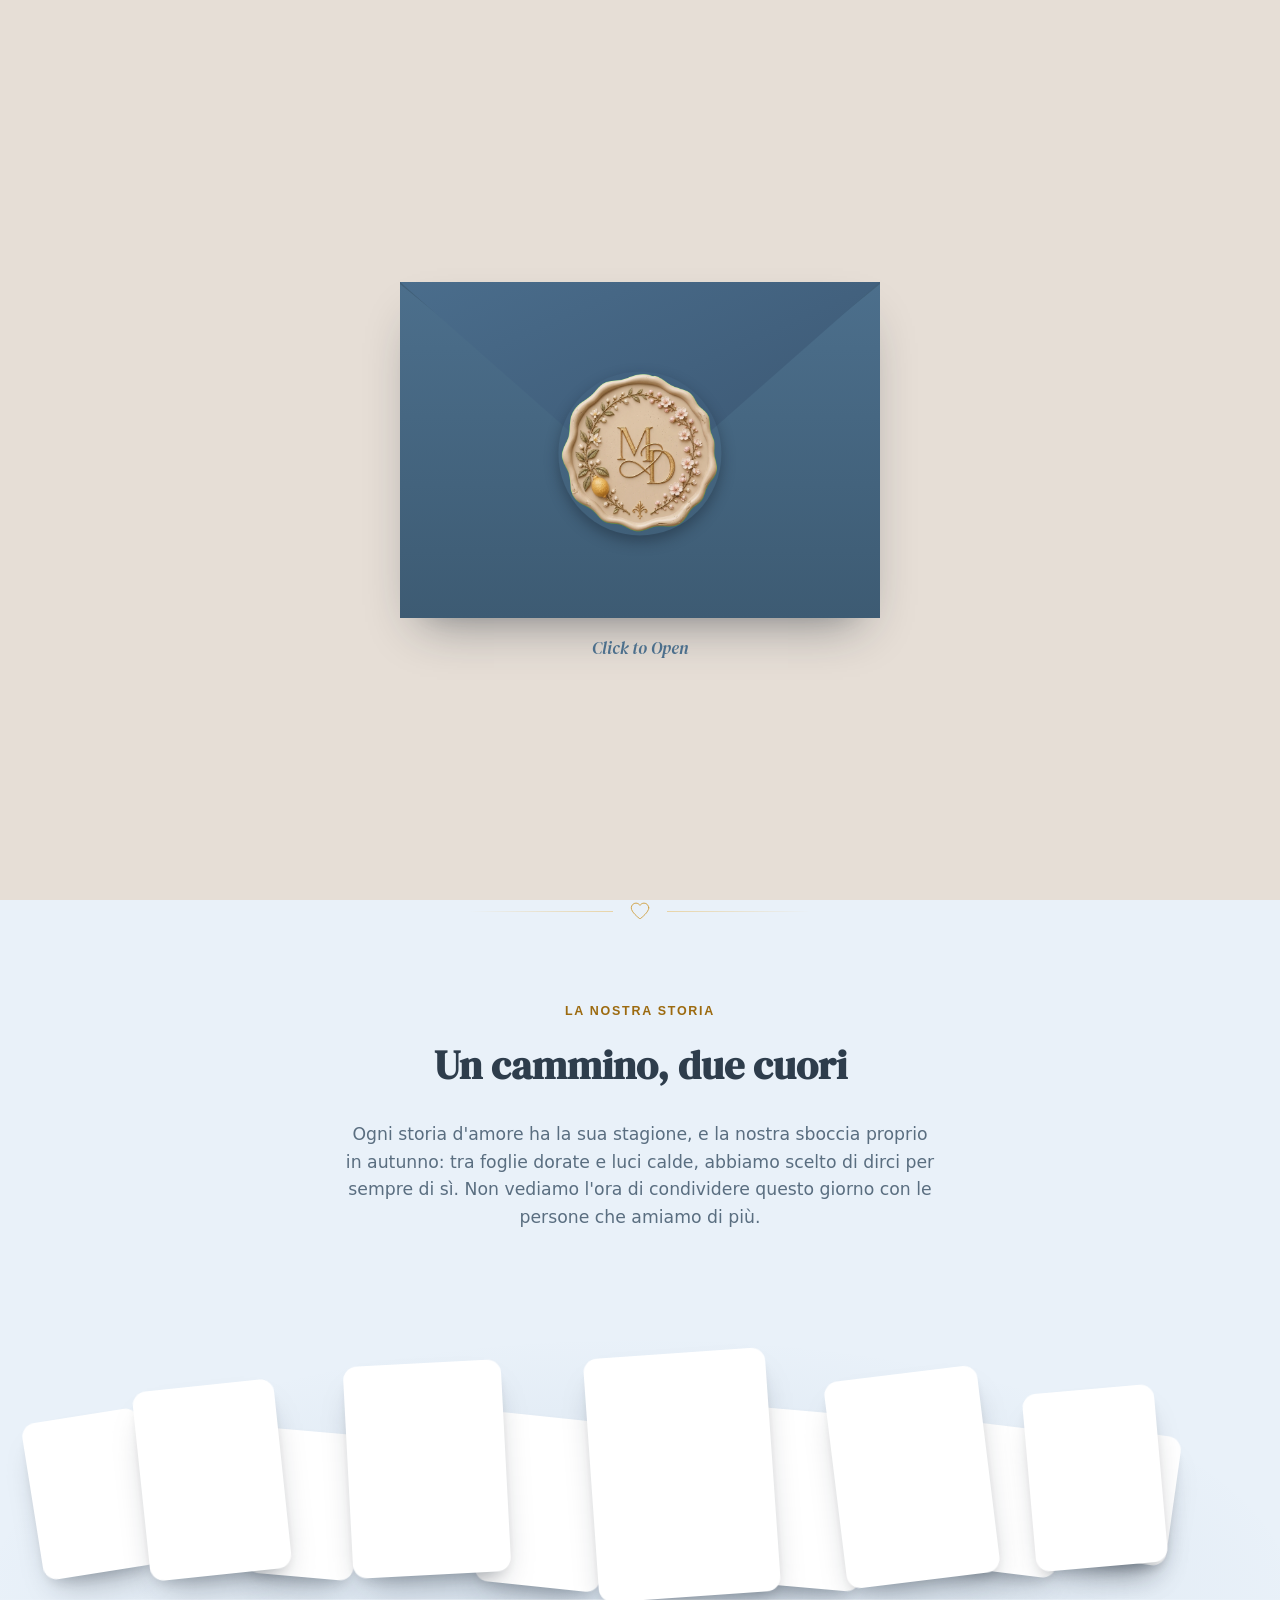
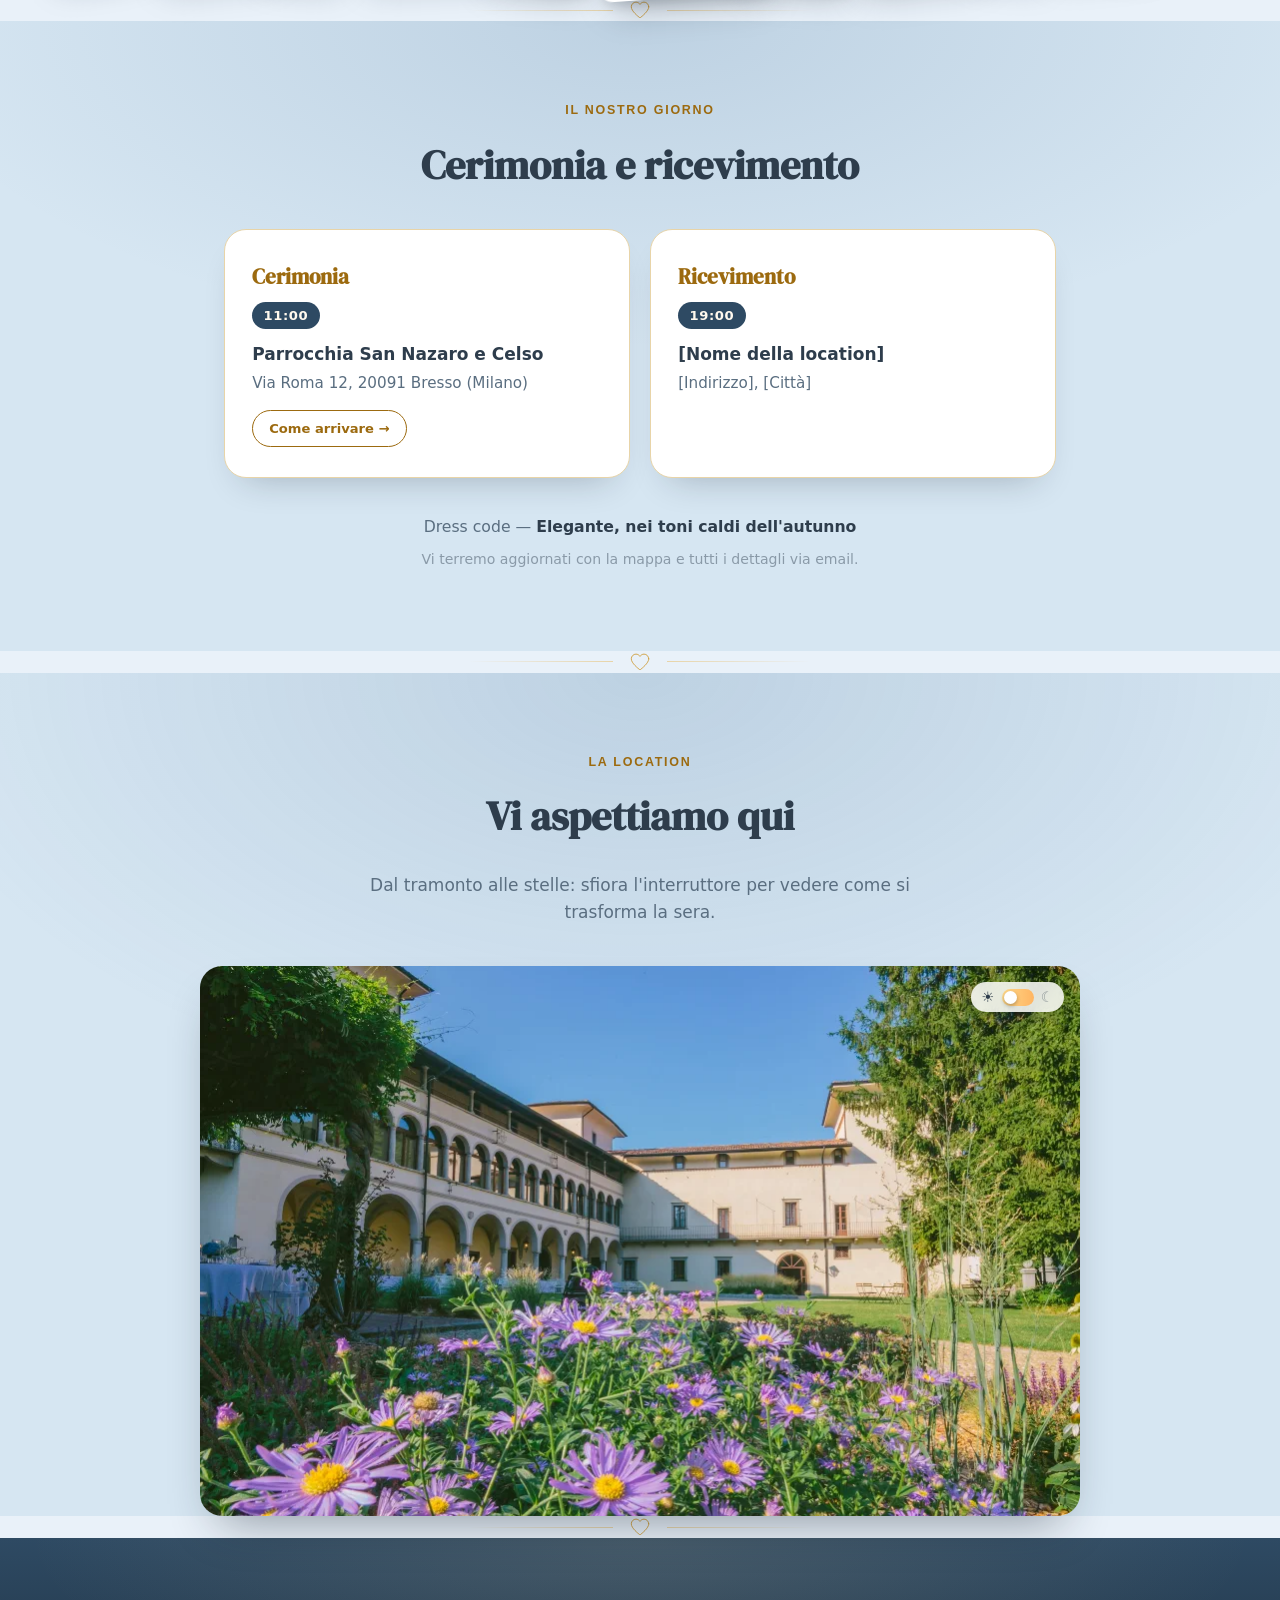
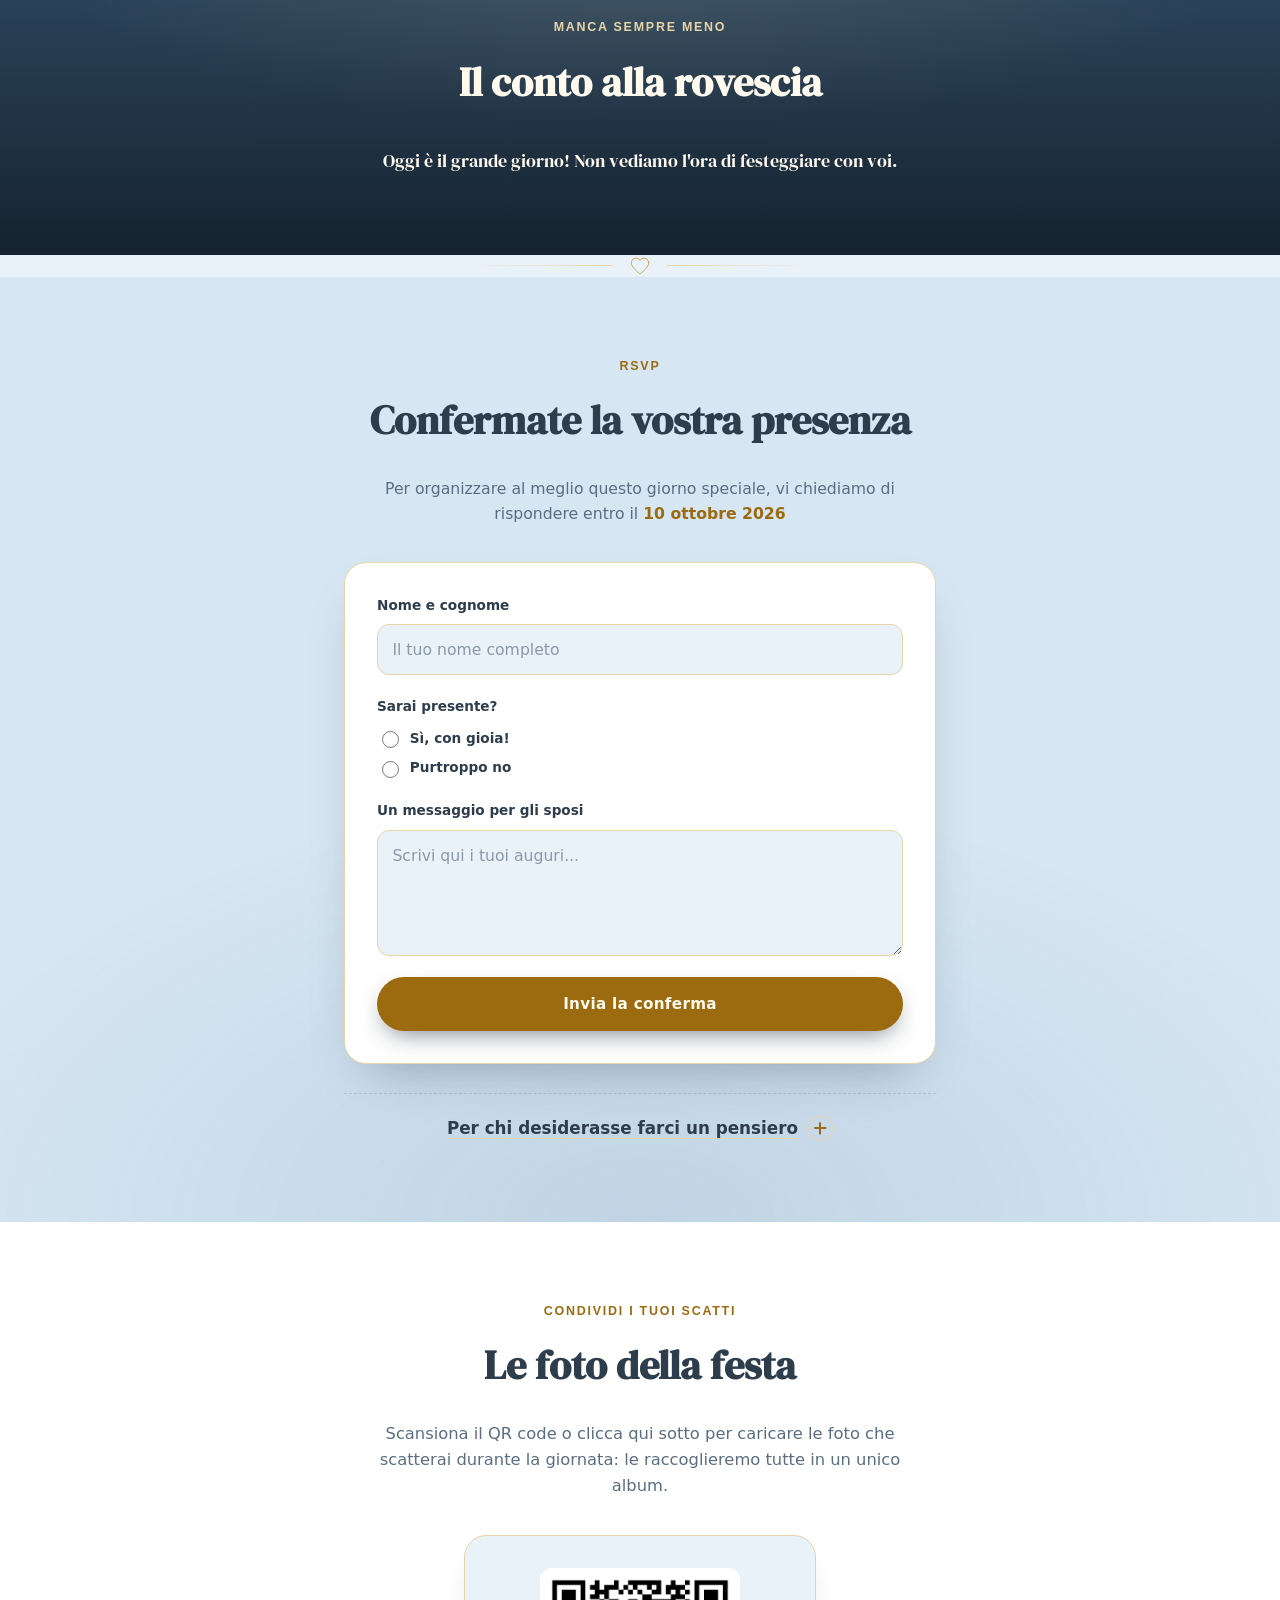
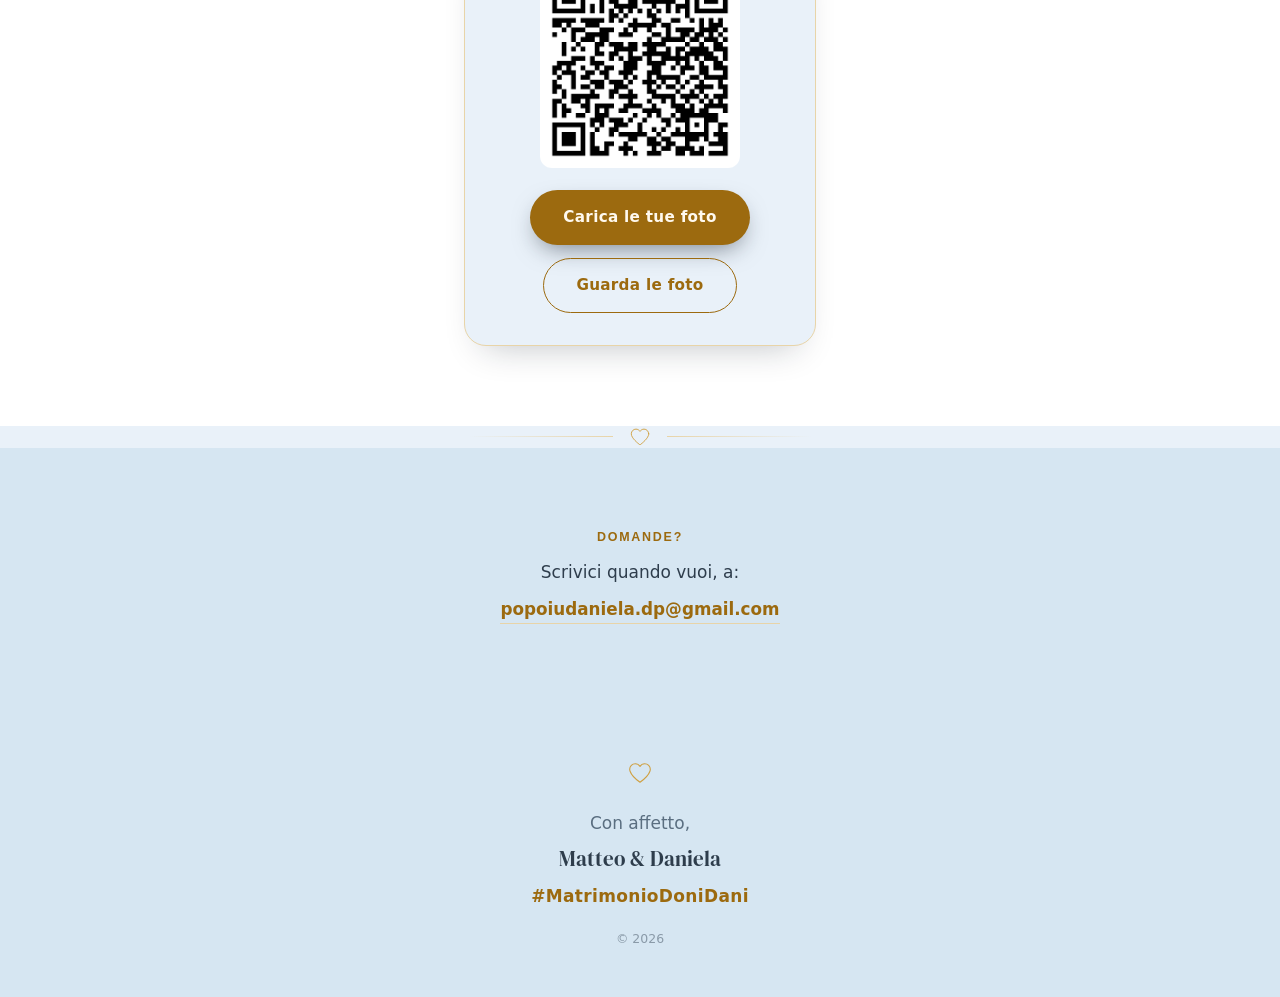
==== index.html @ dd0d763d "feat: update envelope seal with custom emblem and remove redundant prefers-color-scheme media query" ====
<!doctype html>
<html lang="it">

<head>
  <meta charset="utf-8" />
  <meta name="viewport" content="width=device-width, initial-scale=1" />
  <title>Matteo &amp; Daniela — Il nostro matrimonio</title>
  <meta name="description" content="Matteo e Daniela si sposano — conferma qui la tua presenza." />
  <link rel="icon" type="image/jpeg" href="assets/Stemma_MD.jpeg" />
  <link rel="stylesheet" href="assets/fonts-embed.css" />
  <link rel="stylesheet" href="style.css" />
</head>

<body>

  <div class="envelope-intro" id="envelopeIntro">
    <button type="button" class="envelope-trigger" id="envelopeButton" aria-label="Apri l'invito e scopri il sito">
      <span id="envelope" class="close">
        <span class="front flap">
          <svg class="flap-svg" viewBox="0 0 300 210" preserveAspectRatio="none" aria-hidden="true">
            <path d="M0,0 L300,0 L150,132 Z" fill="url(#envFlapGrad)" />
          </svg>
        </span>
        <span class="front pocket">
          <svg class="pocket-svg" viewBox="0 0 300 210" preserveAspectRatio="none" aria-hidden="true">
            <path d="M0,0 L150,122 L300,0 L300,210 L0,210 Z" fill="url(#envPocketGrad)" />
            <path d="M0,0 L150,122 L300,0" fill="none" stroke="#2f4658" stroke-width="2" opacity="0.35" />
          </svg>
        </span>
        <img class="envelope__seal" src="assets/Stemma_MD_lettera.webp" alt="" aria-hidden="true" />
        <span class="letter">
          <span class="letter__names">Matteo <span class="letter__amp">&amp;</span> Daniela</span>
          <span class="letter__subtitle">Wedding Invitation</span>
        </span>
        <span class="hearts">
          <span class="heart" style="--l:12%; --s:0.6; --d:0.45s; --dur:1.05s;"></span>
          <span class="heart" style="--l:24%; --s:0.9; --d:0.5s; --dur:1.2s;"></span>
          <span class="heart" style="--l:36%; --s:0.5; --d:0.55s; --dur:0.95s;"></span>
          <span class="heart" style="--l:48%; --s:1.1; --d:0.6s; --dur:1.3s;"></span>
          <span class="heart" style="--l:5%; --s:0.75; --d:0.65s; --dur:1.15s;"></span>
          <span class="heart" style="--l:60%; --s:0.65; --d:0.68s; --dur:1.05s;"></span>
          <span class="heart" style="--l:72%; --s:1; --d:0.72s; --dur:1.25s;"></span>
          <span class="heart" style="--l:18%; --s:0.85; --d:0.76s; --dur:1.1s;"></span>
          <span class="heart" style="--l:84%; --s:0.55; --d:0.8s; --dur:0.9s;"></span>
          <span class="heart" style="--l:42%; --s:0.7; --d:0.84s; --dur:1.35s;"></span>
          <span class="heart" style="--l:30%; --s:1.05; --d:0.92s; --dur:1s;"></span>
          <span class="heart" style="--l:66%; --s:0.6; --d:0.96s; --dur:1.2s;"></span>
          <span class="heart" style="--l:10%; --s:0.8; --d:1s; --dur:1.1s;"></span>
        </span>
      </span>
      <span class="envelope__hint" data-i18n="envelopeHint"></span>
    </button>
  </div>

  <svg width="0" height="0" style="position:absolute" aria-hidden="true">
    <defs>
      <symbol id="leaf-glyph" viewBox="0 0 32 32">
        <path d="M16 3c8.5 5.5 12.5 13 8.8 20.6C22 29 14.6 30.5 11 26.6 5.7 21 6.2 12 16 3z" />
        <path d="M16 7v19" stroke-width="1.3" stroke-linecap="round" fill="none" />
      </symbol>
      <symbol id="heart-empty-glyph" viewBox="0 0 48 48">
        <path
          d="m43,17.0766c0-5.6539-4.5835-10.2373-10.2374-10.2373-3.7223,0-6.9708,1.9932-8.7626,4.964-1.7919-2.9708-5.0403-4.964-8.7626-4.964-5.6539,0-10.2373,4.5834-10.2373,10.2373,0,1.2925.2496,2.524.6866,3.6627,3.3851,9.7368,18.3134,20.4215,18.3134,20.4215,0,0,14.9282-10.6847,18.3134-20.4215.437-1.1386.6867-2.3702.6867-3.6627Z" />
      </symbol>
      <linearGradient id="envFlapGrad" x1="0" y1="0" x2="1" y2="1">
        <stop offset="0%" stop-color="#4a6d8c" />
        <stop offset="100%" stop-color="#3a5570" />
      </linearGradient>
      <linearGradient id="envPocketGrad" x1="0" y1="0" x2="0" y2="1">
        <stop offset="0%" stop-color="#4c6f8c" />
        <stop offset="100%" stop-color="#3d5b73" />
      </linearGradient>
    </defs>
  </svg>

  <header class="topbar">
    <div class="lang-toggle" role="group" aria-label="Lingua del sito / Limba site-ului">
      <button type="button" data-lang-btn="it" aria-pressed="true">IT</button>
      <span class="lang-toggle__sep">/</span>
      <button type="button" data-lang-btn="ro" aria-pressed="false">RO</button>
    </div>
    <a class="topbar__cta" href="#rsvp" data-i18n="navRsvp">RSVP</a>
  </header>

  <main>

    <section class="hero" id="top">
      <canvas id="leavesCanvas" class="hero__leaves" aria-hidden="true"></canvas>
      <div class="hero__valzer" aria-hidden="true">
        <img class="hero__valzer-frame is-active" src="assets/Valzer/Donidani_valzer_1.webp" alt="" loading="eager"
          decoding="async" />
        <img class="hero__valzer-frame" src="assets/Valzer/Donidani_valzer_2.webp" alt="" loading="eager"
          decoding="async" />
        <img class="hero__valzer-frame" src="assets/Valzer/Donidani_valzer_3.webp" alt="" loading="eager"
          decoding="async" />
        <img class="hero__valzer-frame" src="assets/Valzer/Donidani_valzer_4.webp" alt="" loading="eager"
          decoding="async" />
        <img class="hero__valzer-frame" src="assets/Valzer/Donidani_valzer_5.webp" alt="" loading="eager"
          decoding="async" />
        <img class="hero__valzer-frame" src="assets/Valzer/Donidani_valzer_6.webp" alt="" loading="eager"
          decoding="async" />
        <img class="hero__valzer-frame" src="assets/Valzer/Donidani_valzer_7.webp" alt="" loading="eager"
          decoding="async" />
      </div>
      <div class="hero__inner">
        <img class="hero__crest" src="assets/Stemma_MD.jpeg" alt="Stemma M &amp; D" width="140" height="140" />
        <p class="eyebrow" data-i18n="heroEyebrow">Ci sposiamo</p>
        <h1 class="hero__names">
          <span>Matteo</span>
          <span class="hero__amp" aria-hidden="true">&amp;</span>
          <span>&nbsp;Daniela</span>
        </h1>
        <p class="hero__date" id="heroDate"></p>
        <p class="hero__subtitle" data-i18n="heroSubtitle"></p>
        <a class="btn btn--primary" href="#rsvp" data-i18n="heroCta"></a>
      </div>
      <p class="hero__scroll" data-i18n="heroScroll"></p>
    </section>

    <div class="divider" aria-hidden="true"><svg class="divider__leaf">
        <use href="#heart-empty-glyph" />
      </svg></div>

    <section class="story" id="story">
      <div class="section-inner">
        <p class="eyebrow" data-i18n="storyEyebrow"></p>
        <h2 data-i18n="storyTitle"></h2>
        <p class="story__text" data-i18n="storyText"></p>

      </div>

      <div class="story-fan" id="storyFan">
        <div class="story-fan__track" id="storyFanTrack">
          <div class="story-fan__card">
            <div class="story-fan__parallax" data-depth="8">
              <div class="story-fan__inner">
                <img src="assets/slider-web/slide-01.webp" alt="Matteo e Daniela — foto 1" loading="eager"
                  decoding="async" />
              </div>
            </div>
          </div>
          <div class="story-fan__card">
            <div class="story-fan__parallax" data-depth="12">
              <div class="story-fan__inner">
                <img src="assets/slider-web/slide-02.webp" alt="Matteo e Daniela — foto 2" loading="lazy"
                  decoding="async" />
              </div>
            </div>
          </div>
          <div class="story-fan__card">
            <div class="story-fan__parallax" data-depth="6">
              <div class="story-fan__inner">
                <img src="assets/slider-web/slide-03.webp" alt="Matteo e Daniela — foto 3" loading="lazy"
                  decoding="async" />
              </div>
            </div>
          </div>
          <div class="story-fan__card">
            <div class="story-fan__parallax" data-depth="13">
              <div class="story-fan__inner">
                <img src="assets/slider-web/slide-04.webp" alt="Matteo e Daniela — foto 4" loading="lazy"
                  decoding="async" />
              </div>
            </div>
          </div>
          <div class="story-fan__card">
            <div class="story-fan__parallax" data-depth="8">
              <div class="story-fan__inner">
                <img src="assets/slider-web/slide-05.webp" alt="Matteo e Daniela — foto 5" loading="lazy"
                  decoding="async" />
              </div>
            </div>
          </div>
          <div class="story-fan__card">
            <div class="story-fan__parallax" data-depth="14">
              <div class="story-fan__inner">
                <img src="assets/slider-web/slide-06.webp" alt="Matteo e Daniela — foto 6" loading="lazy"
                  decoding="async" />
              </div>
            </div>
          </div>
          <div class="story-fan__card">
            <div class="story-fan__parallax" data-depth="8">
              <div class="story-fan__inner">
                <img src="assets/slider-web/slide-07.webp" alt="Matteo e Daniela — foto 7" loading="lazy"
                  decoding="async" />
              </div>
            </div>
          </div>
          <div class="story-fan__card">
            <div class="story-fan__parallax" data-depth="12">
              <div class="story-fan__inner">
                <img src="assets/slider-web/slide-08.webp" alt="Matteo e Daniela — foto 8" loading="lazy"
                  decoding="async" />
              </div>
            </div>
          </div>
          <div class="story-fan__card">
            <div class="story-fan__parallax" data-depth="6">
              <div class="story-fan__inner">
                <img src="assets/slider-web/slide-09.webp" alt="Matteo e Daniela — foto 9" loading="lazy"
                  decoding="async" />
              </div>
            </div>
          </div>
          <div class="story-fan__card">
            <div class="story-fan__parallax" data-depth="10">
              <div class="story-fan__inner">
                <img src="assets/slider-web/slide-10.webp" alt="Matteo e Daniela — foto 10" loading="lazy"
                  decoding="async" />
              </div>
            </div>
          </div>
          <div class="story-fan__card">
            <div class="story-fan__parallax" data-depth="5">
              <div class="story-fan__inner">
                <img src="assets/slider-web/slide-11.webp" alt="Matteo e Daniela — foto 11" loading="lazy"
                  decoding="async" />
              </div>
            </div>
          </div>
        </div>
      </div>
      <p class="story-fan__hint" data-i18n="storyFanHint"></p>
    </section>

    <div class="divider" aria-hidden="true"><svg class="divider__leaf">
        <use href="#heart-empty-glyph" />
      </svg></div>

    <section class="details" id="details">
      <div class="section-inner">
        <p class="eyebrow" data-i18n="detailsEyebrow"></p>
        <h2 data-i18n="detailsTitle"></h2>
        <div class="details__grid">
          <article class="detail-card">
            <h3 data-i18n="ceremonyLabel"></h3>
            <p class="detail-card__time" id="ceremonyTime"></p>
            <p class="detail-card__venue" id="ceremonyVenue"></p>
            <p class="detail-card__address" id="ceremonyAddress"></p>
            <a class="detail-card__map" id="ceremonyMapLink" href="#" target="_blank" rel="noopener"
              data-i18n="directionsLabel" hidden></a>
          </article>
          <article class="detail-card">
            <h3 data-i18n="receptionLabel"></h3>
            <p class="detail-card__time" id="receptionTime"></p>
            <p class="detail-card__venue" id="receptionVenue"></p>
            <p class="detail-card__address" id="receptionAddress"></p>
          </article>
        </div>
        <p class="details__dresscode"><span data-i18n="dressCodeLabel"></span> — <strong
            data-i18n="dressCodeValue"></strong></p>
        <p class="details__note" data-i18n="detailsNote"></p>
      </div>
    </section>

    <div class="divider" aria-hidden="true"><svg class="divider__leaf">
        <use href="#heart-empty-glyph" />
      </svg></div>

    <section class="venue-scene" id="venueScene">
      <div class="section-inner">
        <p class="eyebrow" data-i18n="venueEyebrow"></p>
        <h2 data-i18n="venueTitle"></h2>
        <p class="venue-scene__text" data-i18n="venueText"></p>
      </div>
      <div class="venue-scene__frame" id="venueFrame">
        <div class="venue-scene__image">
          <img class="venue-scene__photo venue-scene__photo--day" src="assets/location-giorno.webp"
            alt="La location del ricevimento, di giorno" loading="lazy" decoding="async" />
          <img class="venue-scene__photo venue-scene__photo--night" src="assets/location-notte.webp"
            alt="La location del ricevimento, di notte" loading="lazy" decoding="async" />
        </div>
        <button type="button" class="venue-scene__toggle" id="venueToggle" aria-pressed="false"
          data-i18n-aria-label="venueToggleLabel">
          <span class="venue-scene__toggle-icon venue-scene__toggle-icon--sun" aria-hidden="true">☀</span>
          <span class="venue-scene__toggle-track"><span class="venue-scene__toggle-thumb"></span></span>
          <span class="venue-scene__toggle-icon venue-scene__toggle-icon--moon" aria-hidden="true">☾</span>
        </button>
      </div>
    </section>

    <div class="divider" aria-hidden="true"><svg class="divider__leaf">
        <use href="#heart-empty-glyph" />
      </svg></div>

    <section class="countdown" id="countdown">
      <div class="section-inner">
        <p class="eyebrow eyebrow--light" data-i18n="countdownEyebrow"></p>
        <h2 data-i18n="countdownTitle"></h2>
        <div class="countdown__grid" id="countdownGrid">
          <div class="countdown__cell"><span id="cdDays">00</span><small data-i18n="days"></small></div>
          <div class="countdown__cell"><span id="cdHours">00</span><small data-i18n="hours"></small></div>
          <div class="countdown__cell"><span id="cdMinutes">00</span><small data-i18n="minutes"></small></div>
          <div class="countdown__cell"><span id="cdSeconds">00</span><small data-i18n="seconds"></small></div>
        </div>
        <p class="countdown__done" id="countdownDone" style="display:none"></p>
      </div>
    </section>

    <div class="divider" aria-hidden="true"><svg class="divider__leaf">
        <use href="#heart-empty-glyph" />
      </svg></div>

    <section class="rsvp" id="rsvp">
      <div class="section-inner">
        <p class="eyebrow" data-i18n="rsvpEyebrow"></p>
        <h2 data-i18n="rsvpTitle"></h2>
        <p class="rsvp__intro"><span data-i18n="rsvpIntro"></span> <strong id="rsvpDeadline"></strong></p>

        <form id="rsvpForm" class="rsvp-form" autocomplete="off">
          <div class="field">
            <label for="fullName" data-i18n="labelFullName"></label>
            <input type="text" id="fullName" name="fullName" data-i18n-ph="placeholderFullName" required />
          </div>

          <fieldset class="field field--choice">
            <legend data-i18n="labelAttending"></legend>
            <label class="choice"><input type="radio" name="attending" value="si" /> <span
                data-i18n="attendingYes"></span></label>
            <label class="choice"><input type="radio" name="attending" value="no" /> <span
                data-i18n="attendingNo"></span></label>
          </fieldset>

          <div class="attending-extra" id="attendingExtraFields">
            <fieldset class="field field--choice">
              <legend data-i18n="labelPlusOne"></legend>
              <label class="choice"><input type="radio" name="plusOne" value="si" /> <span
                  data-i18n="yesShort"></span></label>
              <label class="choice"><input type="radio" name="plusOne" value="no" /> <span
                  data-i18n="noShort"></span></label>
            </fieldset>
            <div class="field" id="plusOneNameField">
              <label for="plusOneName" data-i18n="labelPlusOneName"></label>
              <input type="text" id="plusOneName" name="plusOneName" data-i18n-ph="placeholderPlusOneName" />
            </div>

            <fieldset class="field field--choice">
              <legend data-i18n="labelChildren"></legend>
              <label class="choice"><input type="radio" name="children" value="si" /> <span
                  data-i18n="yesShort"></span></label>
              <label class="choice"><input type="radio" name="children" value="no" /> <span
                  data-i18n="noShort"></span></label>
            </fieldset>
            <div class="children-detail" id="childrenDetailFields">
              <div class="field">
                <label for="childrenCount" data-i18n="labelChildrenCount"></label>
                <input type="number" id="childrenCount" name="childrenCount" min="1" max="10" />
              </div>
              <div class="field">
                <label for="childrenNames" data-i18n="labelChildrenNames"></label>
                <input type="text" id="childrenNames" name="childrenNames" data-i18n-ph="placeholderChildrenNames" />
              </div>
            </div>

            <div class="field">
              <label for="dietary" data-i18n="labelDietary"></label>
              <input type="text" id="dietary" name="dietary" data-i18n-ph="placeholderDietary" />
            </div>
          </div>

          <div class="field">
            <label for="message" data-i18n="labelMessage"></label>
            <textarea id="message" name="message" rows="4" data-i18n-ph="placeholderMessage"></textarea>
          </div>

          <input type="hidden" name="_captcha" value="false" />
          <input type="hidden" name="_template" value="table" />
          <input type="text" name="_honey" class="honey" tabindex="-1" autocomplete="off" />

          <button type="submit" id="rsvpSubmit" class="btn btn--primary btn--block" data-i18n="submitButton"></button>
        </form>
        <div id="rsvpStatus" class="rsvp-status" hidden></div>

        <details class="rsvp-gift">
          <summary>
            <span data-i18n="giftToggle"></span>
            <span class="rsvp-gift__toggle-icon" aria-hidden="true"></span>
          </summary>
          <div class="rsvp-gift__body">
            <p class="rsvp-gift__intro" data-i18n="giftIntro"></p>
            <dl class="rsvp-gift__details">
              <div class="rsvp-gift__row">
                <dt data-i18n="giftBeneficiaryLabel"></dt>
                <dd>Matteo Doni &amp; Anca Daniela Popoiu</dd>
              </div>
              <div class="rsvp-gift__row">
                <dt data-i18n="giftIbanLabel"></dt>
                <dd class="rsvp-gift__iban">
                  <span id="giftIbanValue">IT42 R036 6901 6000 6678 9352 439</span>
                  <button type="button" class="rsvp-gift__copy" id="giftCopyBtn" data-i18n="giftCopy"></button>
                </dd>
              </div>
              <div class="rsvp-gift__row">
                <dt data-i18n="giftBicLabel"></dt>
                <dd>REVOITM2</dd>
              </div>
              <div class="rsvp-gift__row">
                <dt data-i18n="giftBankLabel"></dt>
                <dd>Revolut Bank UAB — Via Dante 7, 20123 Milano (MI)</dd>
              </div>
            </dl>
          </div>
        </details>
      </div>
    </section>

    <section class="photos" id="photos">
      <div class="section-inner">
        <p class="eyebrow" data-i18n="photosEyebrow"></p>
        <h2 data-i18n="photosTitle"></h2>
        <p class="photos__text" data-i18n="photosText"></p>
        <div class="photos__card">
          <img class="photos__qr" src="assets/qr/foto-matrimonio-qr.png" width="200" height="200"
            data-i18n-alt="photosQrAlt" alt="" />
          <div class="photos__actions">
            <a class="btn btn--primary" id="photosLink" href="#" target="_blank" rel="noopener"
              data-i18n="photosUploadCta"></a>
            <a class="btn btn--secondary" id="photosGalleryLink" href="gallery.html" data-i18n="photosViewCta"></a>
          </div>
        </div>
      </div>
    </section>

    <div class="divider" aria-hidden="true"><svg class="divider__leaf">
        <use href="#heart-empty-glyph" />
      </svg></div>

    <section class="contact" id="contact">
      <div class="section-inner">
        <p class="eyebrow" data-i18n="contactEyebrow"></p>
        <p data-i18n="contactText"></p>
        <a id="contactEmailLink" class="contact__email" href="#"></a>
      </div>
    </section>

  </main>

  <footer class="site-footer">
    <svg class="site-footer__leaf" aria-hidden="true">
      <use href="#heart-empty-glyph" />
    </svg>
    <p data-i18n="footerThanks"></p>
    <p class="site-footer__names">Matteo &amp; Daniela</p>
    <p class="site-footer__hashtag" data-i18n="footerHashtag"></p>
    <p class="site-footer__year">&copy; <span id="year"></span></p>
  </footer>

  <script src="script.js"></script>
</body>

</html>
---- assets/fonts-embed.css ----
/* Self-hosted fonts (DM Serif Display + Karla), embedded so the page has zero external requests. */
@font-face {
  font-family: 'DM Serif Display';
  font-style: normal;
  font-weight: 400;
  font-display: swap;
  src: url([data-uri]) format('woff2');
}

@font-face {
  font-family: 'DM Serif Display';
  font-style: italic;
  font-weight: 400;
  font-display: swap;
  src: url([data-uri]) format('woff2');
}

@font-face {
  font-family: 'Karla';
  font-style: normal;
  font-weight: 400 800;
  font-display: swap;
  src: url([data-uri]) format('woff2');
  unicode-range: U+0100-02BA, U+02BD-02C5, U+02C7-02CC, U+02CE-02D7, U+02DD-02FF, U+0304, U+0308, U+0329, U+1D00-1DBF, U+1E00-1E9F, U+1EF2-1EFF, U+2020, U+20A0-20AB, U+20AD-20C0, U+2113, U+2C60-2C7F, U+A720-A7FF;
}

@font-face {
  font-family: 'Karla';
  font-style: normal;
  font-weight: 400 800;
  font-display: swap;
  src: url([data-uri]) format('woff2');
  unicode-range: U+0000-00FF, U+0131, U+0152-0153, U+02BB-02BC, U+02C6, U+02DA, U+02DC, U+0304, U+0308, U+0329, U+2000-206F, U+20AC, U+2122, U+2191, U+2193, U+2212, U+2215, U+FEFF, U+FFFD;
}
---- style.css ----
/* =========================================================================
   TOKENS
   ========================================================================= */
:root {
  --ground: #e9f1f9;
  --ground-raised: #ffffff;
  --ground-deep: #d6e6f2;
  --ink: #2e3d4c;
  --ink-soft: #5a6e80;
  --ink-faint: #8a9aa8;
  --accent: #9c6a0f;
  --accent-hover: #7d540b;
  --accent-ink: #fff9ee;
  --wine: #2e4a63;
  --gold: #cf9f3f;
  --gold-line: #e8d4a8;
  --line: rgba(46, 61, 76, 0.16);
  --shadow: 20 30 42;
  --card-radius: 22px;
  --pill-radius: 999px;
  --content-w: 640px;
  --wide-w: 880px;
  color-scheme: light;
}

:root[data-theme="dark"] {
  --ground: #16212b;
  --ground-raised: #1d2b37;
  --ground-deep: #0f1820;
  --ink: #eef3f7;
  --ink-soft: #c2d0da;
  --ink-faint: #8aa0b0;
  --accent: #e6bd5c;
  --accent-hover: #f0cd7a;
  --accent-ink: #0f1e29;
  --wine: #8fb4d6;
  --gold: #e8c774;
  --gold-line: #9c8152;
  --line: rgba(238, 243, 247, 0.16);
  --shadow: 0 0 0;
  color-scheme: dark;
}

:root[data-theme="light"] {
  --ground: #e9f1f9;
  --ground-raised: #ffffff;
  --ground-deep: #d6e6f2;
  --ink: #2e3d4c;
  --ink-soft: #5a6e80;
  --ink-faint: #8a9aa8;
  --accent: #9c6a0f;
  --accent-hover: #7d540b;
  --accent-ink: #fff9ee;
  --wine: #2e4a63;
  --gold: #cf9f3f;
  --gold-line: #e8d4a8;
  --line: rgba(46, 61, 76, 0.16);
  --shadow: 20 30 42;
  color-scheme: light;
}

/* =========================================================================
   RESET
   ========================================================================= */
*,
*::before,
*::after {
  box-sizing: border-box;
}

html,
body {
  margin: 0;
  padding: 0;
}

h1,
h2,
h3,
p,
figure {
  margin: 0;
}

ul {
  margin: 0;
  padding: 0;
  list-style: none;
}

img {
  max-width: 100%;
  display: block;
}

button,
input,
textarea {
  font: inherit;
  color: inherit;
}

a {
  color: inherit;
}

@media (prefers-reduced-motion: reduce) {

  *,
  *::before,
  *::after {
    animation-duration: 0.001ms !important;
    animation-iteration-count: 1 !important;
    transition-duration: 0.001ms !important;
    scroll-behavior: auto !important;
  }
}

/* =========================================================================
   BASE
   ========================================================================= */
body {
  background: var(--ground);
  color: var(--ink);
  font-family: "Karla", ui-sans-serif, system-ui, sans-serif;
  font-size: 17px;
  line-height: 1.6;
  -webkit-font-smoothing: antialiased;
  overflow-x: hidden;
}

h1,
h2,
h3 {
  font-family: "DM Serif Display", ui-serif, Georgia, serif;
  color: var(--ink);
  text-wrap: balance;
}

h2 {
  font-size: clamp(1.7rem, 1.35rem + 1.6vw, 2.5rem);
  font-weight: 600;
  margin-bottom: 0.6em;
}

.eyebrow {
  font-family: "Karla", sans-serif;
  font-size: 0.78rem;
  font-weight: 700;
  letter-spacing: 0.14em;
  text-transform: uppercase;
  color: var(--accent);
  margin-bottom: 0.9em;
}

.eyebrow--light {
  color: var(--gold-line);
}

a:focus-visible,
button:focus-visible,
input:focus-visible,
textarea:focus-visible {
  outline: 2px solid var(--accent);
  outline-offset: 3px;
}

.section-inner {
  max-width: var(--content-w);
  margin: 0 auto;
  padding: 5rem 1.5rem;
  text-align: center;
}

/* =========================================================================
   ENVELOPE INTRO
   ========================================================================= */
body.intro-lock {
  overflow: hidden;
  height: 100%;
}

.envelope-intro {
  position: fixed;
  inset: 0;
  z-index: 200;
  display: flex;
  align-items: center;
  justify-content: center;
  background: #e6ded6;
  transition: opacity 0.6s ease, visibility 0.6s ease;
}

.envelope-intro.is-dismissed {
  opacity: 0;
  visibility: hidden;
  pointer-events: none;
}

.envelope-trigger {
  position: relative;
  display: inline-block;
  border: none;
  background: none;
  padding: 0;
  cursor: pointer;
  -webkit-tap-highlight-color: transparent;
}

.envelope-trigger:hover .envelope__seal {
  transform: translate(-50%, -50%) scale(1.05);
}

#envelope {
  --env-w: min(92vw, 480px);
  --env-h: calc(var(--env-w) * 0.7);
  position: relative;
  display: block;
  width: var(--env-w);
  height: var(--env-h);
  background-color: #3f5c76;
  box-shadow: 0 24px 48px -20px rgb(20 30 42 / 0.45);
  perspective: 1000px;
}

.front {
  position: absolute;
  top: 0;
  left: 0;
  width: 100%;
  height: 100%;
  z-index: 3;
  pointer-events: none;
}

.flap-svg,
.pocket-svg {
  position: absolute;
  inset: 0;
  width: 100%;
  height: 100%;
  display: block;
}

.flap {
  transform-origin: top;
}

#envelope.close .flap {
  transform: rotateX(0deg);
  transition: transform 0.5s 0.55s ease, z-index 1s;
  z-index: 5;
}

#envelope.open .flap {
  transform: rotateX(180deg);
  transition: transform 0.5s ease, z-index 0.7s;
  z-index: 1;
}

.envelope__seal {
  position: absolute;
  top: 51%;
  left: 50%;
  width: 34%;
  aspect-ratio: 1;
  border-radius: 50%;
  object-fit: cover;
  transform: translate(-50%, -50%);
  box-shadow: 0 6px 14px rgb(20 30 42 / 0.4);
  z-index: 6;
  transition: opacity 0.3s ease, transform 0.3s ease;
}

#envelope.open .envelope__seal {
  opacity: 0;
  transform: translate(-50%, -50%) scale(0.5) rotate(-25deg);
}

.letter {
  position: relative;
  display: block;
  background-color: #ffffff;
  width: 88%;
  margin: 0 auto;
  height: 88%;
  top: 6%;
  border-radius: 4px;
  box-shadow: 0 10px 26px rgb(20 30 42 / 0.2);
  z-index: 1;
  transform: translateY(0);
}

#envelope.close .letter {
  transform: translateY(0);
  z-index: 1;
  transition: transform 0.45s ease, z-index 1s;
}

#envelope.open .letter {
  transform: translateY(calc(var(--env-h) / -3));
  z-index: 2;
  transition: transform 0.45s 0.55s ease, z-index 0.6s;
}

.letter::after {
  content: "";
  position: absolute;
  inset: 0;
  border-radius: 4px;
  background-image: linear-gradient(180deg, rgb(215 227 239 / 0) 25%, rgb(215 227 239 / 0.7) 55%, rgb(215 227 239 / 1) 100%);
}

.letter__names {
  position: absolute;
  top: 22%;
  left: 10%;
  width: 80%;
  text-align: center;
  font-family: "DM Serif Display", serif;
  font-size: calc(var(--env-w) * 0.075);
  line-height: 1.2;
  color: var(--ink, #2e3d4c);
}

.letter__amp {
  font-style: italic;
  font-weight: 400;
  color: #e6bd5c;
  padding: 0 0.1em;
}

.letter__subtitle {
  position: absolute;
  top: 42%;
  left: 10%;
  width: 80%;
  text-align: center;
  font-family: "Karla", sans-serif;
  font-size: calc(var(--env-w) * 0.03);
  letter-spacing: 0.22em;
  text-transform: uppercase;
  color: var(--gold, #cf9f3f);
}

.hearts {
  position: absolute;
  display: block;
  top: calc(var(--env-h) / 2);
  left: 0;
  right: 0;
  z-index: 2;
  pointer-events: none;
}

.heart {
  --heart-w: max(20px, calc(var(--env-w) * 0.08));
  position: absolute;
  display: block;
  bottom: 0;
  left: var(--l, 50%);
  transform: scale(var(--s, 1));
}

.heart::before,
.heart::after {
  position: absolute;
  content: "";
  left: var(--heart-w);
  top: 0;
  width: var(--heart-w);
  height: calc(var(--heart-w) * 1.6);
  background: #cf9f3f;
  border-radius: var(--heart-w) var(--heart-w) 0 0;
  transform: rotate(-45deg);
  transform-origin: 0 100%;
}

.heart::after {
  left: 0;
  transform: rotate(45deg);
  transform-origin: 100% 100%;
}

#envelope.close .heart {
  opacity: 0;
  animation: none;
}

#envelope.open .heart {
  opacity: 1;
  animation: envHeartRise var(--dur, 1.1s) linear 1, envHeartSway var(--dur, 1.1s) ease-in-out 1 alternate;
  animation-fill-mode: forwards;
  animation-delay: var(--d, 0.5s);
}

@keyframes envHeartRise {
  0% {
    top: 0;
  }

  100% {
    top: -220px;
  }
}

@keyframes envHeartSway {
  0% {
    margin-left: 0;
  }

  100% {
    margin-left: 36px;
  }
}

.envelope__hint {
  position: absolute;
  bottom: -2.8rem;
  left: 50%;
  transform: translateX(-50%);
  white-space: nowrap;
  font-family: "DM Serif Display", serif;
  font-style: italic;
  font-size: 1.05rem;
  color: #4c6f8c;
  transition: opacity 0.3s ease;
}

#envelope.open~.envelope__hint {
  opacity: 0;
}

/* On phones the envelope keeps the same real-envelope proportions as on
   desktop (just larger) instead of stretching to fill the screen, which
   used to distort the flap/pocket shapes into a tall spike. */
@media (max-width: 640px) {
  #envelope {
    --env-w: min(94vw, 420px);
  }
}

/* =========================================================================
   TOPBAR
   ========================================================================= */
.topbar {
  position: fixed;
  top: 0;
  left: 0;
  right: 0;
  z-index: 40;
  display: flex;
  align-items: center;
  justify-content: space-between;
  padding: 0.9rem 1.25rem;
  background: linear-gradient(to bottom, rgb(var(--shadow) / 0.16), transparent);
  pointer-events: none;
}

.topbar>* {
  pointer-events: auto;
}

.lang-toggle {
  display: flex;
  align-items: center;
  gap: 0.4rem;
  background: rgb(var(--shadow) / 0.28);
  backdrop-filter: blur(6px);
  border-radius: var(--pill-radius);
  padding: 0.3rem 0.5rem;
}

.lang-toggle__sep {
  color: rgba(255, 255, 255, 0.5);
  font-size: 0.75rem;
}

.lang-toggle button {
  background: none;
  border: none;
  color: rgba(255, 255, 255, 0.75);
  font-size: 0.8rem;
  font-weight: 700;
  letter-spacing: 0.04em;
  padding: 0.3rem 0.55rem;
  border-radius: var(--pill-radius);
  cursor: pointer;
  transition: background 0.2s, color 0.2s;
}

.lang-toggle button.is-active {
  background: var(--accent-ink);
  color: var(--accent-hover);
}

.topbar__cta {
  font-size: 0.8rem;
  font-weight: 700;
  letter-spacing: 0.06em;
  text-transform: uppercase;
  text-decoration: none;
  color: #fff6ea;
  background: rgb(var(--shadow) / 0.28);
  backdrop-filter: blur(6px);
  padding: 0.55rem 1.1rem;
  border-radius: var(--pill-radius);
  transition: background 0.2s;
}

.topbar__cta:hover {
  background: var(--accent);
}

/* =========================================================================
   HERO
   ========================================================================= */
.hero {
  position: relative;
  min-height: 100svh;
  display: flex;
  flex-direction: column;
  align-items: center;
  justify-content: center;
  text-align: center;
  padding: 6rem 1.5rem 3rem;
  overflow: hidden;
  color: #fff9ee;
  background:
    radial-gradient(ellipse 90% 65% at 50% 0%, rgb(8 12 18 / 0.55), transparent 60%),
    radial-gradient(ellipse 90% 85% at 50% 100%, rgb(8 12 18 / 0.62), transparent 55%),
    linear-gradient(180deg, rgb(8 12 18 / 0.48) 0%, rgb(8 12 18 / 0.36) 50%, rgb(8 12 18 / 0.56) 100%),
    url("assets/Valzer/Sfondo_valzer.webp") center 38% / cover no-repeat;
  background-color: var(--ground-deep);
}

.hero__leaves {
  position: absolute;
  inset: 0;
  width: 100%;
  height: 100%;
  pointer-events: none;
}

.hero__valzer {
  position: absolute;
  left: 50%;
  bottom: 1.5%;
  z-index: 1;
  width: clamp(100px, 12vw, 170px);
  aspect-ratio: 923 / 1152;
  transform: translateX(-50%);
  pointer-events: none;
  border-radius: 14px;
  overflow: hidden;
  filter: drop-shadow(0 14px 18px rgb(0 0 0 / 0.4));
  animation: heroValzerRoam 20s ease-in-out infinite;
}

.hero__valzer-frame {
  position: absolute;
  inset: 0;
  width: 100%;
  height: 100%;
  object-fit: contain;
  opacity: 0;
  transition: opacity 0.6s ease;
}

.hero__valzer-frame.is-active {
  opacity: 1;
}

@keyframes heroValzerRoam {

  0%,
  100% {
    transform: translate(-50%, 0) scale(1);
  }

  20% {
    transform: translate(calc(-50% - 24vw), -7vh) scale(0.82);
  }

  40% {
    transform: translate(calc(-50% - 11vw), -19vh) scale(0.64);
  }

  50% {
    transform: translate(-50%, -24vh) scale(0.58);
  }

  60% {
    transform: translate(calc(-50% + 11vw), -19vh) scale(0.64);
  }

  80% {
    transform: translate(calc(-50% + 24vw), -7vh) scale(0.82);
  }
}

.hero__inner {
  position: relative;
  z-index: 2;
  max-width: 46rem;
}

.hero__crest {
  width: clamp(90px, 7vw + 60px, 140px);
  height: clamp(90px, 7vw + 60px, 140px);
  border-radius: 50%;
  object-fit: cover;
  margin: 0 auto 1.4rem;
  box-shadow: 0 14px 30px -12px rgb(var(--shadow) / 0.55);
}

.hero__names {
  display: flex;
  flex-wrap: wrap;
  align-items: baseline;
  justify-content: center;
  gap: 0.35em;
  font-size: clamp(2.6rem, 1.6rem + 5vw, 5.2rem);
  font-weight: 600;
  line-height: 1.05;
  letter-spacing: -0.01em;
}

.hero__amp {
  font-style: italic;
  font-weight: 400;
  color: #e6bd5c;
  font-size: 0.75em;
}

.hero__date {
  margin-top: 1.1rem;
  font-size: 1.05rem;
  font-weight: 700;
  letter-spacing: 0.03em;
  color: #a9c8e6;
  text-transform: capitalize;
}

.hero__subtitle {
  margin: 1.4rem auto 0;
  max-width: 34rem;
  font-size: 1.08rem;
  color: rgb(255 249 238 / 0.82);
}

.hero .btn {
  margin-top: 2.1rem;
}

.hero__scroll {
  position: relative;
  z-index: 2;
  margin-top: 3rem;
  font-size: 0.75rem;
  letter-spacing: 0.12em;
  text-transform: uppercase;
  color: rgb(255 249 238 / 0.65);
}

.hero .eyebrow,
.hero__names {
  color: #fff9ee;
  text-shadow: 0 2px 14px rgb(0 0 0 / 0.5);
}

.hero__scroll::after {
  content: "";
  display: block;
  width: 1px;
  height: 2.2rem;
  margin: 0.6rem auto 0;
  background: linear-gradient(var(--ink-faint), transparent);
}

/* =========================================================================
   BUTTONS
   ========================================================================= */
.btn {
  display: inline-flex;
  align-items: center;
  justify-content: center;
  gap: 0.5em;
  padding: 0.95rem 2.1rem;
  border-radius: var(--pill-radius);
  font-weight: 700;
  font-size: 0.95rem;
  letter-spacing: 0.02em;
  text-decoration: none;
  border: none;
  cursor: pointer;
  transition: transform 0.18s ease, background 0.18s ease, box-shadow 0.18s ease;
}

.btn--primary {
  background: var(--accent);
  color: var(--accent-ink);
  box-shadow: 0 10px 24px -8px rgb(var(--shadow) / 0.55);
}

.btn--primary:hover {
  background: var(--accent-hover);
  transform: translateY(-2px);
}

.btn--primary:disabled {
  opacity: 0.65;
  cursor: not-allowed;
  transform: none;
}

.btn--block {
  width: 100%;
}

.btn--secondary {
  background: transparent;
  color: var(--accent);
  border: 1.5px solid var(--accent);
  padding: 0.9rem 2.05rem;
}

.btn--secondary:hover {
  background: var(--accent);
  color: var(--accent-ink);
  transform: translateY(-2px);
}

.btn--small {
  padding: 0.5rem 1.1rem;
  font-size: 0.82rem;
}

/* =========================================================================
   DIVIDER
   ========================================================================= */
.divider {
  display: flex;
  align-items: center;
  justify-content: center;
  gap: 1rem;
  padding: 0 1.5rem;
}

.divider::before,
.divider::after {
  content: "";
  height: 1px;
  width: 100%;
  max-width: 9rem;
  background: linear-gradient(90deg, transparent, var(--gold-line));
}

.divider::after {
  background: linear-gradient(270deg, transparent, var(--gold-line));
}

.divider__leaf {
  width: 22px;
  height: 22px;
  flex-shrink: 0;
  fill: none;
  stroke: var(--gold);
  stroke-width: 2;
  stroke-linecap: round;
  stroke-linejoin: round;
}

/* =========================================================================
   STORY
   ========================================================================= */
.story {
  background: radial-gradient(ellipse 80% 60% at 50% 100%, rgb(62 102 144 / 0.1), transparent 65%);
}

.story__text {
  font-size: 1.08rem;
  color: var(--ink-soft);
  max-width: 38rem;
  margin: 0 auto;
}

/* =========================================================================
   STORY PHOTO FAN
   All photos visible at once, drifting gently with the cursor on desktop;
   a swipeable strip on touch/narrow screens.
   ========================================================================= */
.story-fan {
  position: relative;
  width: 100vw;
  margin: 3.6rem calc(50% - 50vw) 0;
  padding: 0 1.5rem;
}

.story-fan__track {
  position: relative;
  max-width: 76rem;
  height: 230px;
  margin: 0 auto;
}

.story-fan__card {
  position: absolute;
  top: 0;
  opacity: 0;
  transform: translateY(28px);
  transition: opacity 0.7s cubic-bezier(0.22, 0.8, 0.32, 1), transform 0.7s cubic-bezier(0.22, 0.8, 0.32, 1);
}

.story-fan.is-visible .story-fan__card {
  opacity: 1;
  transform: translateY(0);
}

.story-fan__parallax {
  width: 100%;
  height: 100%;
  transform: translate3d(var(--px, 0px), var(--py, 0px), 0) rotate(var(--base-rot, 0deg));
  will-change: transform;
}

.story-fan__inner {
  width: 100%;
  height: 100%;
  border-radius: 14px;
  overflow: hidden;
  background: var(--ground-raised);
  box-shadow: 0 20px 34px -16px rgb(var(--shadow) / 0.4), 0 8px 16px -8px rgb(var(--shadow) / 0.22);
  transform: rotateX(var(--rx, 0deg)) rotateY(var(--ry, 0deg)) scale(var(--sc, 1));
  transition: transform 0.35s cubic-bezier(0.22, 0.8, 0.32, 1), box-shadow 0.35s ease;
  will-change: transform;
}

.story-fan__inner:hover {
  box-shadow: 0 32px 54px -18px rgb(var(--shadow) / 0.5), 0 14px 26px -8px rgb(var(--shadow) / 0.32);
}

.story-fan__inner img {
  width: 100%;
  height: 100%;
  object-fit: cover;
  display: block;
}

.story-fan__card:nth-child(1) {
  left: 0%;
  width: 118px;
  height: 158px;
  top: 46px;
  z-index: 2;
  transition-delay: 0ms;
}

.story-fan__card:nth-child(2) {
  left: 9%;
  width: 142px;
  height: 190px;
  top: 16px;
  z-index: 4;
  transition-delay: 60ms;
}

.story-fan__card:nth-child(3) {
  left: 18%;
  width: 108px;
  height: 146px;
  top: 62px;
  z-index: 1;
  transition-delay: 120ms;
}

.story-fan__card:nth-child(4) {
  left: 26%;
  width: 158px;
  height: 212px;
  top: -6px;
  z-index: 5;
  transition-delay: 180ms;
}

.story-fan__card:nth-child(5) {
  left: 37%;
  width: 126px;
  height: 170px;
  top: 48px;
  z-index: 2;
  transition-delay: 240ms;
}

.story-fan__card:nth-child(6) {
  left: 46%;
  width: 182px;
  height: 244px;
  top: -16px;
  z-index: 6;
  transition-delay: 300ms;
}

.story-fan__card:nth-child(7) {
  left: 58%;
  width: 130px;
  height: 176px;
  top: 42px;
  z-index: 3;
  transition-delay: 360ms;
}

.story-fan__card:nth-child(8) {
  left: 66%;
  width: 154px;
  height: 208px;
  top: 4px;
  z-index: 5;
  transition-delay: 420ms;
}

.story-fan__card:nth-child(9) {
  left: 76%;
  width: 108px;
  height: 146px;
  top: 58px;
  z-index: 1;
  transition-delay: 480ms;
}

.story-fan__card:nth-child(10) {
  left: 82%;
  width: 132px;
  height: 178px;
  top: 20px;
  z-index: 4;
  transition-delay: 540ms;
}

.story-fan__card:nth-child(11) {
  left: 86%;
  width: 96px;
  height: 130px;
  top: 62px;
  z-index: 1;
  transition-delay: 600ms;
}

.story-fan__card:nth-child(1) .story-fan__parallax {
  --base-rot: -9deg;
}

.story-fan__card:nth-child(2) .story-fan__parallax {
  --base-rot: -6deg;
}

.story-fan__card:nth-child(3) .story-fan__parallax {
  --base-rot: 5deg;
}

.story-fan__card:nth-child(4) .story-fan__parallax {
  --base-rot: -3deg;
}

.story-fan__card:nth-child(5) .story-fan__parallax {
  --base-rot: 6deg;
}

.story-fan__card:nth-child(6) .story-fan__parallax {
  --base-rot: -4deg;
}

.story-fan__card:nth-child(7) .story-fan__parallax {
  --base-rot: 5deg;
}

.story-fan__card:nth-child(8) .story-fan__parallax {
  --base-rot: -7deg;
}

.story-fan__card:nth-child(9) .story-fan__parallax {
  --base-rot: 7deg;
}

.story-fan__card:nth-child(10) .story-fan__parallax {
  --base-rot: -5deg;
}

.story-fan__card:nth-child(11) .story-fan__parallax {
  --base-rot: 8deg;
}

/* Hovered card rises above its overlapping neighbors so the zoom isn't clipped */
.story-fan__card.is-hovered {
  z-index: 50;
}

.story-fan__hint {
  display: none;
  margin-top: 1rem;
  font-size: 0.8rem;
  color: var(--ink-faint);
  letter-spacing: 0.03em;
}

@media (max-width: 900px) {
  .story-fan {
    margin-top: 2.6rem;
    padding: 0;
  }

  .story-fan__track {
    display: flex;
    align-items: flex-start;
    gap: 0.9rem;
    max-width: none;
    height: auto;
    overflow-x: auto;
    overflow-y: visible;
    scroll-snap-type: x mandatory;
    -webkit-overflow-scrolling: touch;
    scroll-padding-inline: 1.3rem;
    padding: 0.4rem 1.3rem 1.4rem;
  }

  .story-fan__track>.story-fan__card {
    position: static;
    width: min(64vw, 240px);
    height: auto;
    aspect-ratio: 3 / 4;
    flex: 0 0 auto;
    scroll-snap-align: start;
  }

  .story-fan__track .story-fan__parallax,
  .story-fan__track .story-fan__inner {
    transform: none;
  }

  .story-fan__hint {
    display: block;
  }
}

/* =========================================================================
   DETAILS
   ========================================================================= */
.details {
  background:
    radial-gradient(ellipse 90% 80% at 50% 0%, rgb(62 102 144 / 0.16), transparent 65%),
    var(--ground-deep);
}

.details .section-inner {
  max-width: var(--wide-w);
}

.details__grid {
  display: grid;
  grid-template-columns: repeat(2, minmax(0, 1fr));
  gap: 1.25rem;
  margin-top: 2rem;
  text-align: left;
}

@media (max-width: 640px) {
  .details__grid {
    grid-template-columns: 1fr;
  }
}

.detail-card {
  background: var(--ground-raised);
  border: 1px solid var(--gold-line);
  border-radius: var(--card-radius);
  padding: 1.9rem 1.7rem;
  box-shadow: 0 18px 36px -20px rgb(var(--shadow) / 0.3);
}

.detail-card h3 {
  font-size: 1.3rem;
  font-weight: 600;
  color: var(--accent);
  margin-bottom: 0.5rem;
}

.detail-card__time {
  display: inline-block;
  font-weight: 700;
  font-size: 0.82rem;
  letter-spacing: 0.05em;
  color: var(--accent-ink);
  background: var(--wine);
  padding: 0.2rem 0.7rem;
  border-radius: var(--pill-radius);
  margin-bottom: 0.7rem;
  font-variant-numeric: tabular-nums;
}

.detail-card__venue {
  font-weight: 700;
  margin-bottom: 0.2rem;
}

.detail-card__address {
  color: var(--ink-soft);
  font-size: 0.95rem;
}

.detail-card__map {
  display: inline-flex;
  align-items: center;
  margin-top: 0.9rem;
  padding: 0.45rem 1rem;
  border-radius: var(--pill-radius);
  border: 1.5px solid var(--accent);
  color: var(--accent);
  font-weight: 700;
  font-size: 0.82rem;
  text-decoration: none;
  transition: background 0.18s ease, color 0.18s ease, transform 0.18s ease;
}

.detail-card__map:hover {
  background: var(--accent);
  color: var(--accent-ink);
  transform: translateY(-1px);
}

.detail-card__map[hidden] {
  display: none;
}

.details__dresscode {
  margin-top: 2.2rem;
  font-size: 0.98rem;
  color: var(--ink-soft);
}

.details__dresscode strong {
  color: var(--ink);
}

.details__note {
  margin-top: 0.6rem;
  font-size: 0.88rem;
  color: var(--ink-faint);
}

/* =========================================================================
   VENUE SCENE (toggle giorno/notte)
   ========================================================================= */
.venue-scene {
  background:
    radial-gradient(ellipse 90% 80% at 50% 0%, rgb(62 102 144 / 0.16), transparent 65%),
    var(--ground-deep);
}

.venue-scene .section-inner {
  padding-bottom: 0;
}

.venue-scene__text {
  color: var(--ink-soft);
  max-width: 34rem;
  margin: 0 auto;
}

.venue-scene__frame {
  position: relative;
  max-width: var(--wide-w);
  margin: 2.5rem auto 0;
  aspect-ratio: 16 / 10;
  border-radius: var(--card-radius);
  overflow: hidden;
  box-shadow: 0 24px 48px -20px rgb(var(--shadow) / 0.45);
}

.venue-scene__image {
  position: absolute;
  inset: 0;
}

.venue-scene__photo {
  position: absolute;
  inset: 0;
  width: 100%;
  height: 100%;
  object-fit: cover;
  display: block;
  transition: opacity 1.4s ease;
}

.venue-scene__photo--day {
  opacity: 1;
}

.venue-scene__photo--night {
  opacity: 0;
}

.venue-scene__frame.is-night .venue-scene__photo--day {
  opacity: 0;
}

.venue-scene__frame.is-night .venue-scene__photo--night {
  opacity: 1;
}

.venue-scene__toggle {
  position: absolute;
  top: 1rem;
  right: 1rem;
  z-index: 2;
  display: flex;
  align-items: center;
  gap: 0.45rem;
  padding: 0.4rem 0.65rem;
  border: none;
  border-radius: var(--pill-radius);
  background: rgb(255 255 255 / 0.85);
  backdrop-filter: blur(6px);
  box-shadow: 0 6px 16px rgb(20 30 42 / 0.25);
  cursor: pointer;
  transition: background 0.4s ease;
}

.venue-scene__frame.is-night .venue-scene__toggle {
  background: rgb(18 22 44 / 0.68);
}

.venue-scene__toggle-icon {
  font-size: 0.9rem;
  line-height: 1;
  opacity: 0.45;
  transition: opacity 0.4s ease;
}

.venue-scene__toggle-icon--sun {
  opacity: 1;
}

.venue-scene__frame.is-night .venue-scene__toggle-icon--sun {
  opacity: 0.4;
}

.venue-scene__frame.is-night .venue-scene__toggle-icon--moon {
  opacity: 1;
}

.venue-scene__toggle-track {
  position: relative;
  width: 32px;
  height: 17px;
  border-radius: var(--pill-radius);
  background: linear-gradient(90deg, #ffd98a, #ffb562);
  transition: background 0.4s ease;
}

.venue-scene__frame.is-night .venue-scene__toggle-track {
  background: linear-gradient(90deg, #2a2f5c, #171a38);
}

.venue-scene__toggle-thumb {
  position: absolute;
  top: 2px;
  left: 2px;
  width: 13px;
  height: 13px;
  border-radius: 50%;
  background: #fff;
  box-shadow: 0 2px 4px rgb(0 0 0 / 0.3);
  transition: transform 0.4s cubic-bezier(0.22, 0.8, 0.32, 1);
}

.venue-scene__frame.is-night .venue-scene__toggle-thumb {
  transform: translateX(15px);
}

@media (max-width: 640px) {
  .venue-scene__frame {
    aspect-ratio: 4 / 5;
    border-radius: 0;
  }
}

/* =========================================================================
   COUNTDOWN
   ========================================================================= */
.countdown {
  background:
    radial-gradient(ellipse 80% 100% at 50% 0%, rgb(232 212 168 / 0.14), transparent 60%),
    linear-gradient(180deg, #2e4a63, #16232f 100%);
  color: #fff9ee;
}

.countdown h2,
.countdown .eyebrow--light {
  color: #fff9ee;
}

.countdown .eyebrow--light {
  color: var(--gold-line);
}

.countdown__grid {
  display: grid;
  grid-template-columns: repeat(4, minmax(0, 1fr));
  gap: 0.8rem;
  max-width: 30rem;
  margin: 2.2rem auto 0;
}

.countdown__cell {
  background: rgb(255 255 255 / 0.08);
  border: 1px solid rgb(255 255 255 / 0.18);
  border-radius: 16px;
  padding: 1rem 0.4rem;
}

.countdown__cell span {
  display: block;
  font-family: "DM Serif Display", serif;
  font-size: clamp(1.6rem, 1.2rem + 1.6vw, 2.4rem);
  font-weight: 600;
  font-variant-numeric: tabular-nums;
  line-height: 1;
}

.countdown__cell small {
  display: block;
  margin-top: 0.4rem;
  font-size: 0.68rem;
  letter-spacing: 0.1em;
  text-transform: uppercase;
  color: rgb(255 255 255 / 0.68);
}

.countdown__done {
  margin-top: 2rem;
  font-size: 1.15rem;
  font-family: "DM Serif Display", serif;
}

/* =========================================================================
   RSVP
   ========================================================================= */
.rsvp {
  background:
    radial-gradient(ellipse 90% 70% at 50% 100%, rgb(62 102 144 / 0.14), transparent 65%),
    var(--ground-deep);
}

.rsvp__intro {
  color: var(--ink-soft);
  margin-bottom: 2.2rem;
  font-size: 0.98rem;
}

.rsvp__intro strong {
  color: var(--accent);
}

.rsvp-form {
  text-align: left;
  background: var(--ground-raised);
  border: 1px solid var(--gold-line);
  border-radius: var(--card-radius);
  padding: 2rem;
  display: flex;
  flex-direction: column;
  gap: 1.3rem;
  box-shadow: 0 24px 48px -24px rgb(var(--shadow) / 0.35);
}

.field {
  display: flex;
  flex-direction: column;
  gap: 0.5rem;
}

.field label,
.field legend {
  font-size: 0.85rem;
  font-weight: 700;
  color: var(--ink);
  padding: 0;
}

.field input[type="text"],
.field input[type="number"],
.field textarea {
  border: 1px solid var(--gold-line);
  background: var(--ground);
  color: var(--ink);
  border-radius: 12px;
  padding: 0.75rem 0.9rem;
  font-size: 0.98rem;
  transition: border-color 0.15s;
}

.field input:focus,
.field textarea:focus {
  border-color: var(--accent);
}

.field textarea {
  resize: vertical;
  min-height: 5rem;
}

.field input::placeholder,
.field textarea::placeholder {
  color: var(--ink-faint);
}

.field--choice {
  border: none;
  padding: 0;
  margin: 0;
}

.field--choice legend {
  margin-bottom: 0.6rem;
}

.choice {
  display: inline-flex;
  align-items: center;
  gap: 0.5rem;
  font-size: 0.95rem;
  font-weight: 500;
  margin-right: 1.4rem;
  cursor: pointer;
}

.choice input {
  accent-color: var(--accent);
  width: 1.05rem;
  height: 1.05rem;
}

#plusOneNameField,
#childrenDetailFields {
  display: none;
}

.attending-extra {
  display: none;
  grid-template-columns: 1fr;
  gap: 1.3rem;
  padding-top: 0.4rem;
  border-top: 1px dashed var(--line);
}

.children-detail {
  gap: 1.3rem;
  grid-template-columns: repeat(2, minmax(0, 1fr));
}

@media (max-width: 480px) {
  .children-detail {
    grid-template-columns: 1fr;
  }
}

.honey {
  position: absolute;
  left: -9999px;
  width: 1px;
  height: 1px;
  opacity: 0;
}

.rsvp-status {
  margin-top: 1.5rem;
  padding: 1.2rem 1.4rem;
  border-radius: 16px;
  font-size: 0.95rem;
  text-align: left;
}

.rsvp-status strong {
  display: block;
  font-family: "DM Serif Display", serif;
  font-size: 1.1rem;
  margin-bottom: 0.3rem;
}

.rsvp-status--success {
  background: rgb(46 74 99 / 0.1);
  border: 1px solid var(--wine);
  color: var(--wine);
}

.rsvp-status--error {
  background: rgb(156 106 15 / 0.1);
  border: 1px solid var(--accent);
  color: var(--accent);
}

.rsvp-status--fallback {
  background: rgb(207 159 63 / 0.12);
  border: 1px solid var(--gold-line);
  color: var(--ink);
}

.rsvp-status__link {
  display: inline-block;
  margin-top: 0.6rem;
  font-weight: 700;
  color: var(--accent);
  text-decoration: underline;
}

.rsvp-gift {
  margin-top: 1.8rem;
  padding-top: 1.3rem;
  border-top: 1px dashed var(--line);
  text-align: center;
}

.rsvp-gift summary {
  cursor: pointer;
  list-style: none;
  display: inline-flex;
  align-items: center;
  gap: 0.6rem;
  font-size: 1.05rem;
  font-weight: 700;
  color: var(--ink);
  text-decoration: underline;
  text-decoration-color: var(--gold-line);
  text-underline-offset: 4px;
  transition: color 0.15s ease;
}

.rsvp-gift summary::-webkit-details-marker {
  display: none;
}

.rsvp-gift summary::marker {
  content: "";
}

.rsvp-gift summary:hover,
.rsvp-gift[open] summary {
  color: var(--accent);
}

.rsvp-gift__toggle-icon {
  position: relative;
  flex-shrink: 0;
  width: 1.6rem;
  height: 1.6rem;
  border-radius: 50%;
  border: 1.5px solid var(--gold-line);
  transition: transform 0.35s cubic-bezier(0.22, 0.8, 0.32, 1), border-color 0.15s ease;
}

.rsvp-gift__toggle-icon::before,
.rsvp-gift__toggle-icon::after {
  content: "";
  position: absolute;
  top: 50%;
  left: 50%;
  background: var(--accent);
  transition: background 0.15s ease;
}

.rsvp-gift__toggle-icon::before {
  width: 0.7rem;
  height: 2px;
  transform: translate(-50%, -50%);
}

.rsvp-gift__toggle-icon::after {
  width: 2px;
  height: 0.7rem;
  transform: translate(-50%, -50%);
}

.rsvp-gift summary:hover .rsvp-gift__toggle-icon,
.rsvp-gift[open] summary .rsvp-gift__toggle-icon {
  border-color: var(--accent);
}

.rsvp-gift[open] summary .rsvp-gift__toggle-icon {
  transform: rotate(45deg);
}

.rsvp-gift__body {
  margin-top: 1.1rem;
  text-align: left;
}

.rsvp-gift__intro {
  font-size: 0.88rem;
  color: var(--ink-soft);
  margin-bottom: 1.1rem;
}

.rsvp-gift__details {
  display: flex;
  flex-direction: column;
  gap: 0.75rem;
}

.rsvp-gift__row dt {
  font-size: 0.7rem;
  letter-spacing: 0.08em;
  text-transform: uppercase;
  color: var(--ink-faint);
}

.rsvp-gift__row dd {
  margin: 0.15rem 0 0;
  color: var(--ink);
  font-weight: 600;
  font-size: 0.95rem;
}

.rsvp-gift__iban {
  display: flex;
  align-items: center;
  gap: 0.7rem;
  flex-wrap: wrap;
  font-variant-numeric: tabular-nums;
  letter-spacing: 0.02em;
}

.rsvp-gift__copy {
  border: 1px solid var(--gold-line);
  background: transparent;
  color: var(--accent);
  border-radius: 999px;
  padding: 0.25rem 0.8rem;
  font-size: 0.75rem;
  font-weight: 700;
  cursor: pointer;
  transition: background 0.15s ease, color 0.15s ease;
}

.rsvp-gift__copy:hover {
  background: var(--accent);
  color: var(--accent-ink);
}

/* =========================================================================
   PHOTOS
   ========================================================================= */
.photos {
  background: var(--ground-raised);
}

.photos__text {
  color: var(--ink-soft);
  max-width: 34rem;
  margin: 0 auto;
  font-size: 1.02rem;
}

.photos__card {
  display: flex;
  flex-direction: column;
  align-items: center;
  gap: 1.4rem;
  margin: 2.2rem auto 0;
  padding: 2rem;
  max-width: 22rem;
  background: var(--ground);
  border: 1px solid var(--gold-line);
  border-radius: var(--card-radius);
  box-shadow: 0 18px 36px -20px rgb(var(--shadow) / 0.3);
}

.photos__qr {
  width: 200px;
  height: 200px;
  border-radius: 12px;
  background: #fff;
  padding: 10px;
}

.photos__actions {
  display: flex;
  flex-wrap: wrap;
  align-items: center;
  justify-content: center;
  gap: 0.8rem;
}

/* =========================================================================
   CONTACT
   ========================================================================= */
.contact {
  background: var(--ground-deep);
}

.contact__email {
  display: inline-block;
  margin-top: 0.6rem;
  font-weight: 700;
  font-size: 1.05rem;
  color: var(--accent);
  text-decoration: none;
  border-bottom: 1px solid var(--gold-line);
}

/* =========================================================================
   FOOTER
   ========================================================================= */
.site-footer {
  text-align: center;
  padding: 3.5rem 1.5rem 3rem;
  background: var(--ground-deep);
  color: var(--ink-soft);
}

.site-footer__leaf {
  width: 26px;
  height: 26px;
  fill: none;
  stroke: var(--gold);
  stroke-width: 2;
  stroke-linecap: round;
  stroke-linejoin: round;
  margin-bottom: 1rem;
}

.site-footer__names {
  font-family: "DM Serif Display", serif;
  font-size: 1.3rem;
  color: var(--ink);
  margin-top: 0.3rem;
}

.site-footer__hashtag {
  margin-top: 0.5rem;
  color: var(--accent);
  font-weight: 700;
  letter-spacing: 0.02em;
}

.site-footer__year {
  margin-top: 1.2rem;
  font-size: 0.78rem;
  color: var(--ink-faint);
}

/* =========================================================================
   GALLERY PAGE
   ========================================================================= */
.gallery-page {
  background: var(--ground);
  min-height: 100vh;
}

.gallery-header {
  max-width: var(--wide-w);
  padding: 7.5rem 1.5rem 2rem;
  margin: 0 auto;
  text-align: center;
}

.gallery-subtitle {
  color: var(--ink-soft);
  max-width: 34rem;
  margin: 0 auto;
  font-size: 1.02rem;
}

.gallery-toolbar {
  display: flex;
  align-items: center;
  justify-content: center;
  gap: 1rem;
  margin-top: 1.6rem;
}

.gallery-count {
  font-size: 0.85rem;
  letter-spacing: 0.03em;
  color: var(--ink-faint);
}

.gallery-main {
  max-width: var(--wide-w);
  margin: 0 auto;
  padding: 0 1.25rem 5rem;
}

.gallery-grid {
  display: grid;
  grid-template-columns: repeat(auto-fill, minmax(140px, 1fr));
  gap: 0.5rem;
}

.gallery-grid__item {
  position: relative;
  aspect-ratio: 1;
  overflow: hidden;
  border-radius: 10px;
  background: var(--ground-deep);
  border: none;
  padding: 0;
  cursor: pointer;
  display: block;
}

.gallery-grid__item img {
  width: 100%;
  height: 100%;
  object-fit: cover;
  display: block;
  transition: transform 0.35s ease;
}

.gallery-grid__item:hover img {
  transform: scale(1.06);
}

.gallery-grid__item:focus-visible {
  outline-offset: 2px;
}

.gallery-state {
  text-align: center;
  padding: 2.5rem 1.5rem 4rem;
  color: var(--ink-soft);
  max-width: 30rem;
  margin: 0 auto;
}

.gallery-state strong {
  display: block;
  font-family: "DM Serif Display", serif;
  font-size: 1.15rem;
  color: var(--ink);
  margin-bottom: 0.5rem;
}

.gallery-state .btn {
  margin-top: 1.2rem;
}

.gallery-spinner {
  width: 34px;
  height: 34px;
  margin: 0 auto 1.2rem;
  border-radius: 50%;
  border: 3px solid var(--gold-line);
  border-top-color: var(--accent);
  animation: gallery-spin 0.8s linear infinite;
}

@keyframes gallery-spin {
  to {
    transform: rotate(360deg);
  }
}

.gallery-lightbox {
  position: fixed;
  inset: 0;
  z-index: 100;
  display: flex;
  align-items: center;
  justify-content: center;
  background: rgb(10 14 18 / 0.94);
  padding: 1.5rem;
}

.gallery-lightbox[hidden] {
  display: none;
}

.gallery-lightbox__img {
  max-width: 90vw;
  max-height: 82vh;
  object-fit: contain;
  border-radius: 6px;
  box-shadow: 0 30px 60px -10px rgb(0 0 0 / 0.6);
}

.gallery-lightbox__close,
.gallery-lightbox__nav {
  position: absolute;
  border: none;
  background: rgb(255 255 255 / 0.14);
  color: #fff;
  cursor: pointer;
  display: flex;
  align-items: center;
  justify-content: center;
  transition: background 0.2s, transform 0.2s;
}

.gallery-lightbox__close:hover,
.gallery-lightbox__nav:hover {
  background: rgb(255 255 255 / 0.26);
}

.gallery-lightbox__close {
  top: 1rem;
  right: 1rem;
  width: 2.4rem;
  height: 2.4rem;
  border-radius: 50%;
  font-size: 1.4rem;
  line-height: 1;
}

.gallery-lightbox__nav {
  top: 50%;
  transform: translateY(-50%);
  width: 2.8rem;
  height: 2.8rem;
  border-radius: 50%;
  font-size: 1.1rem;
}

.gallery-lightbox__nav:hover {
  transform: translateY(-50%) scale(1.06);
}

.gallery-lightbox__nav--prev {
  left: 0.75rem;
}

.gallery-lightbox__nav--next {
  right: 0.75rem;
}

.gallery-lightbox__count {
  position: absolute;
  bottom: 1rem;
  left: 50%;
  transform: translateX(-50%);
  color: rgb(255 255 255 / 0.85);
  font-size: 0.85rem;
  letter-spacing: 0.03em;
}

@media (max-width: 640px) {
  .gallery-header {
    padding-top: 6.5rem;
  }

  .gallery-lightbox__nav {
    width: 2.3rem;
    height: 2.3rem;
  }
}
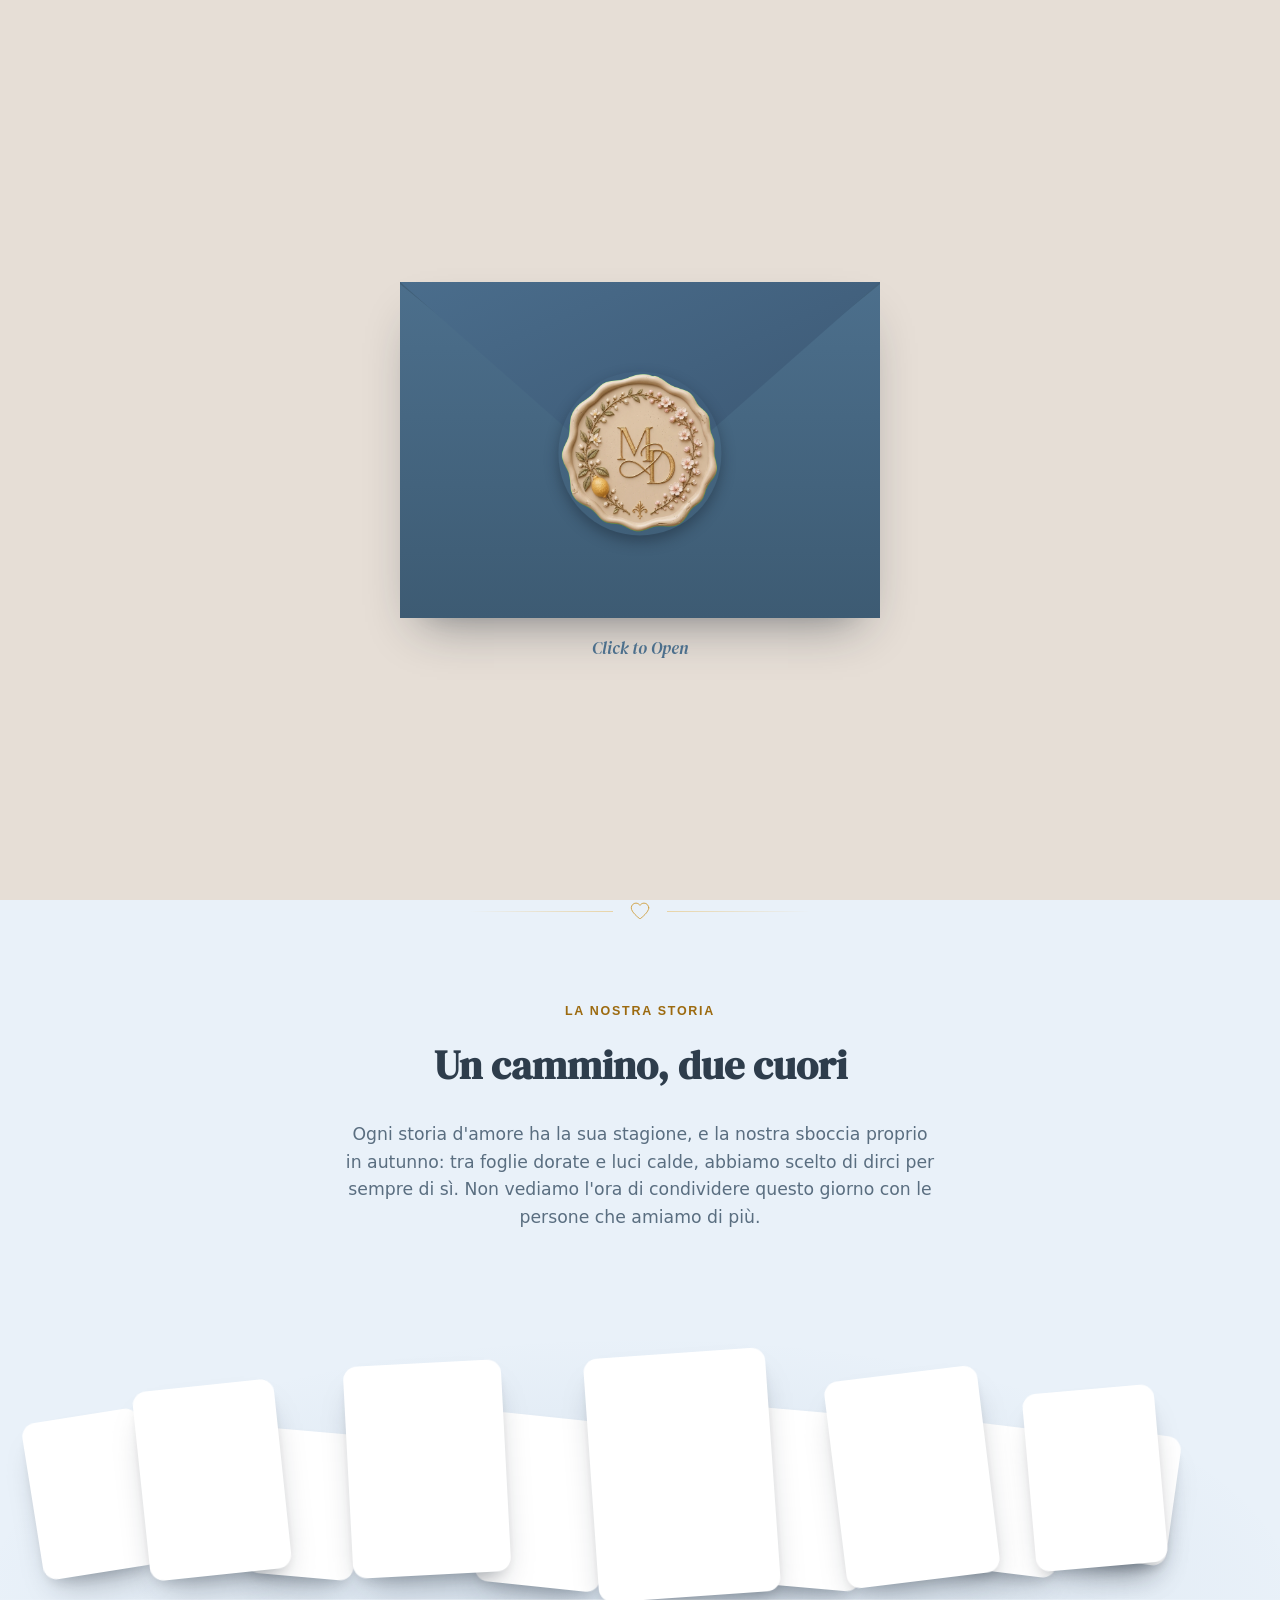
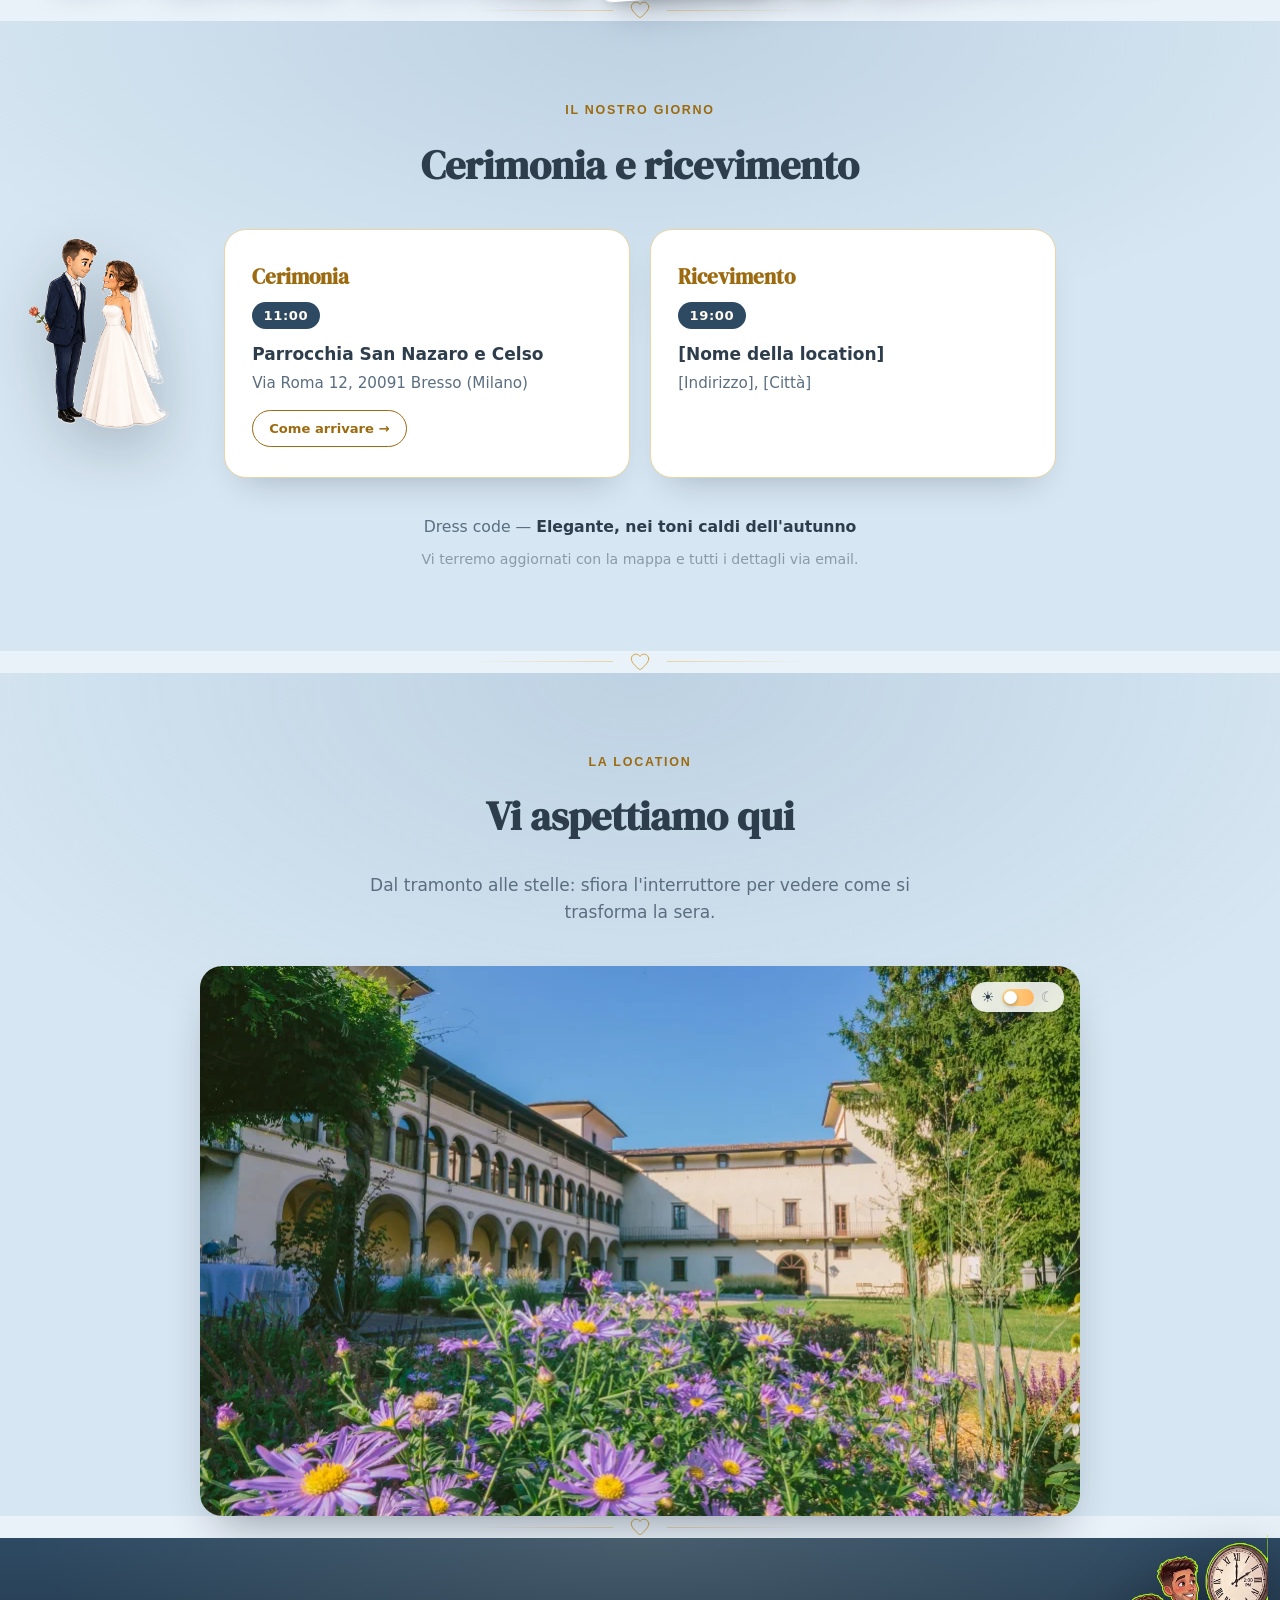
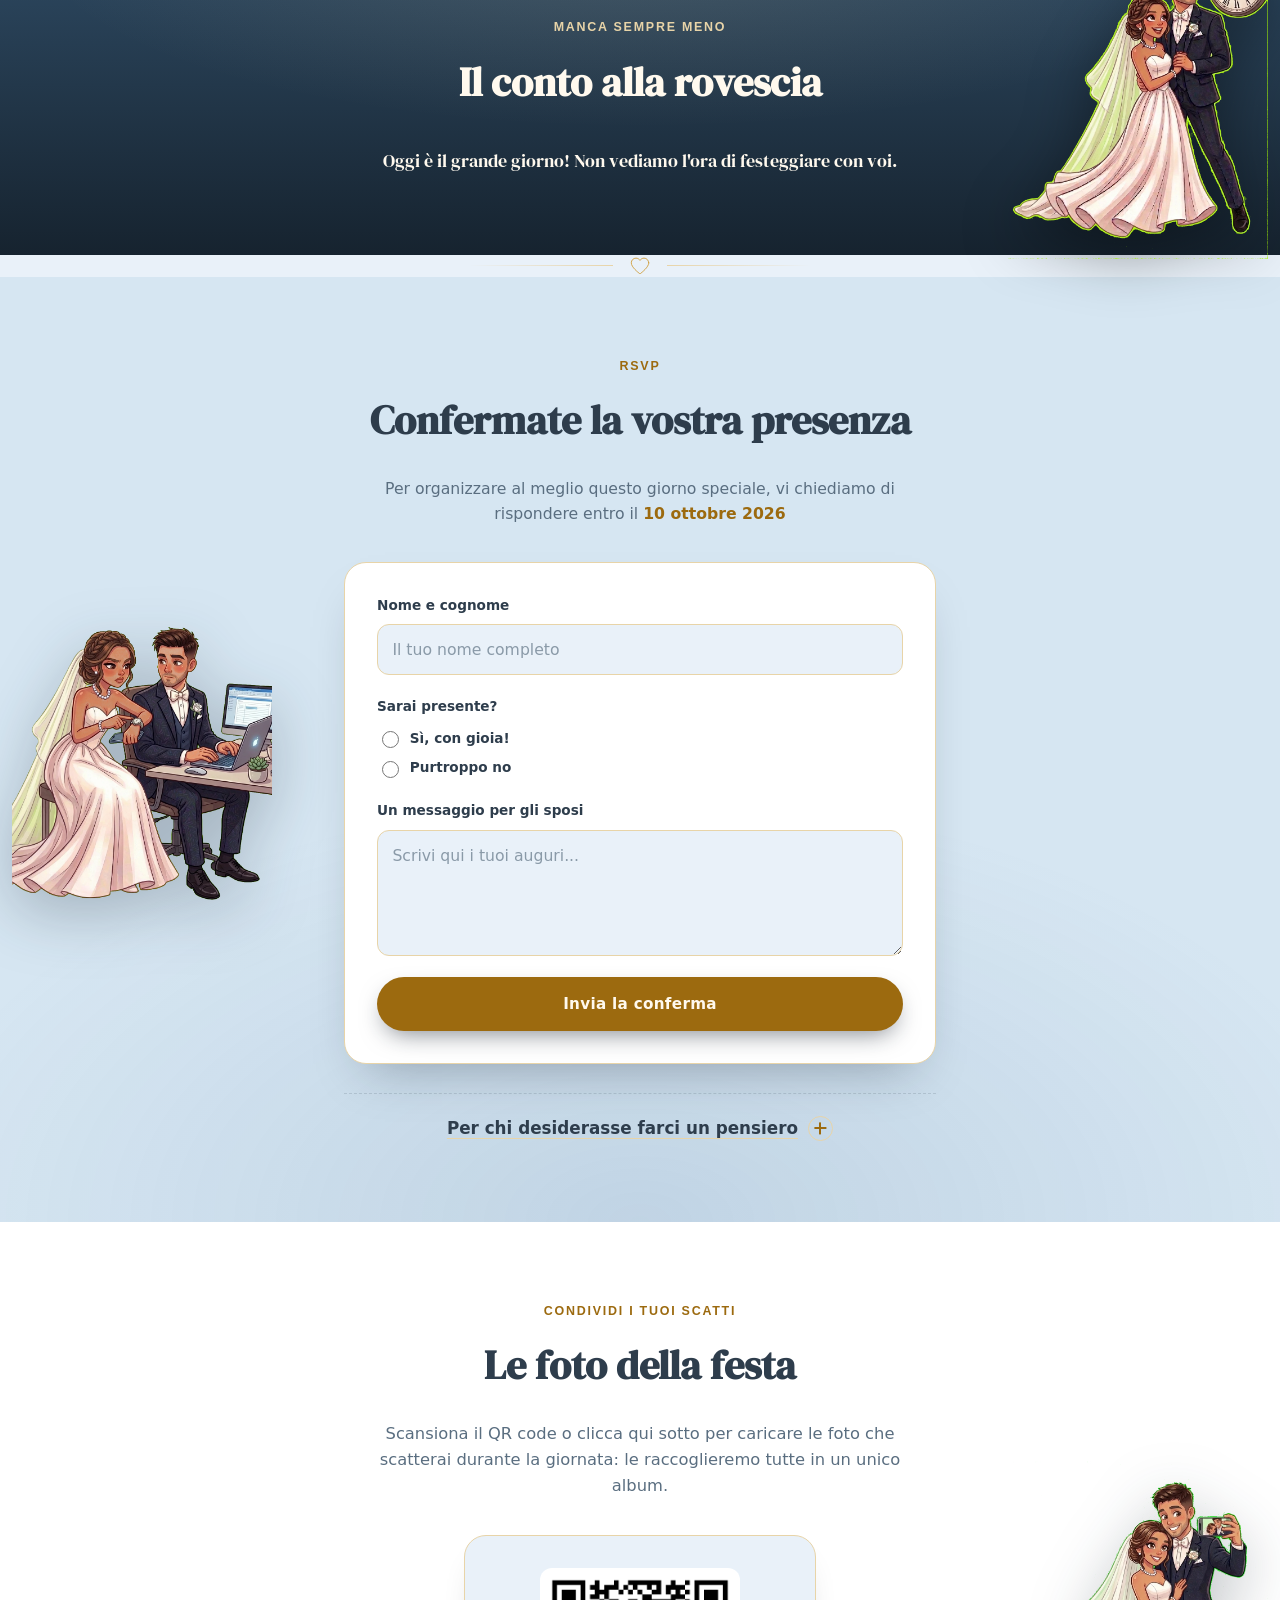
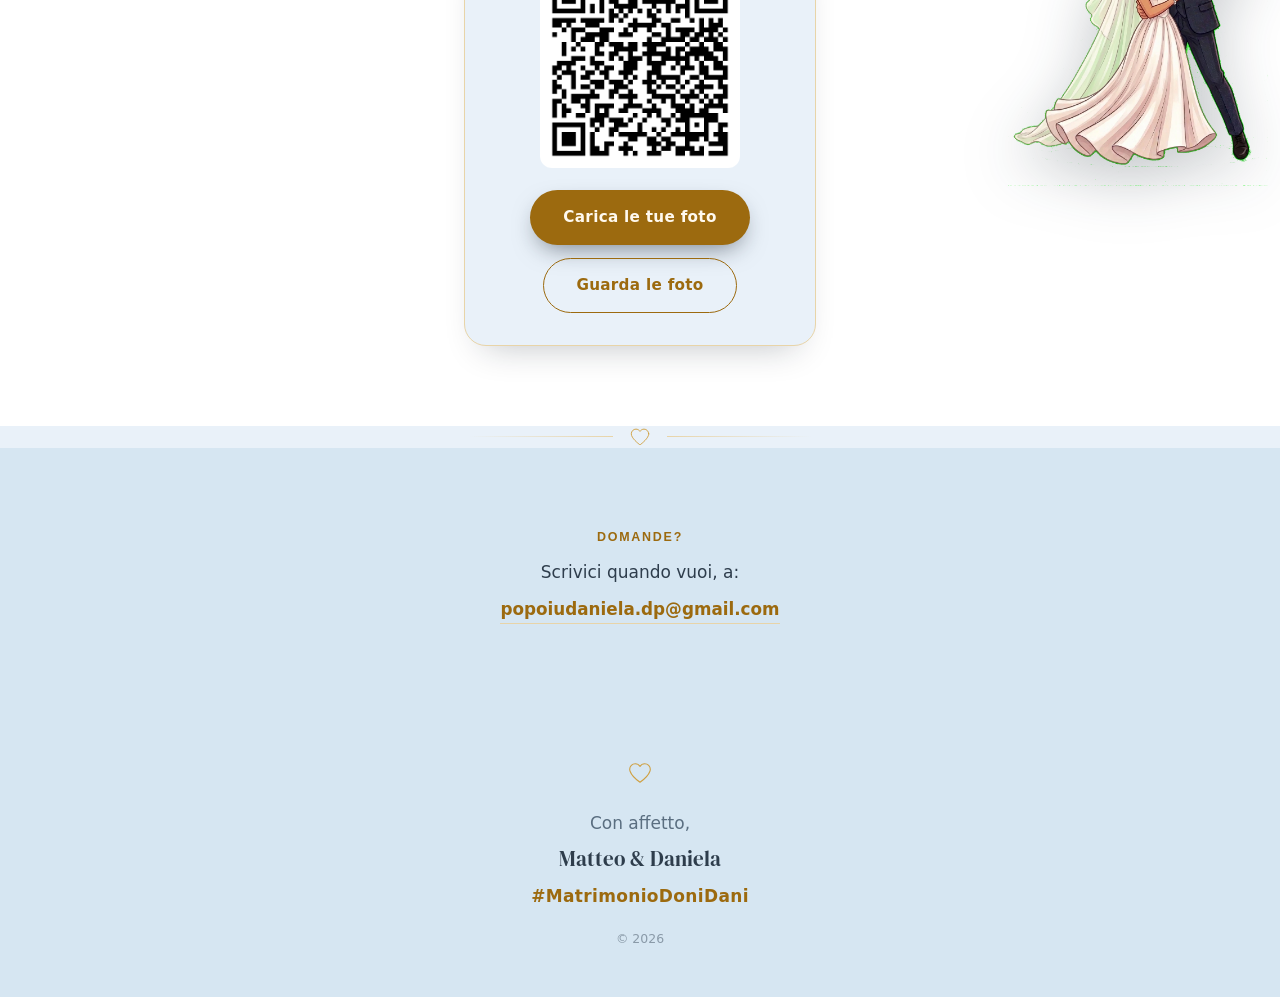
==== commit 2e64c3e5: "feat: add responsive decorative illustrations to site sections" ====
--- a/index.html
+++ b/index.html
@@ -229,6 +229,8 @@
       </svg></div>
 
     <section class="details" id="details">
+      <img class="details__decor" src="assets/Donidani_side_left.webp" alt="" aria-hidden="true" loading="lazy"
+        decoding="async" />
       <div class="section-inner">
         <p class="eyebrow" data-i18n="detailsEyebrow"></p>
         <h2 data-i18n="detailsTitle"></h2>
@@ -285,6 +287,8 @@
       </svg></div>
 
     <section class="countdown" id="countdown">
+      <img class="countdown__decor" src="assets/Donidani_clock.webp" alt="" aria-hidden="true" loading="lazy"
+        decoding="async" />
       <div class="section-inner">
         <p class="eyebrow eyebrow--light" data-i18n="countdownEyebrow"></p>
         <h2 data-i18n="countdownTitle"></h2>
@@ -303,6 +307,8 @@
       </svg></div>
 
     <section class="rsvp" id="rsvp">
+      <img class="rsvp__decor" src="assets/Donidani_conferma.webp" alt="" aria-hidden="true" loading="lazy"
+        decoding="async" />
       <div class="section-inner">
         <p class="eyebrow" data-i18n="rsvpEyebrow"></p>
         <h2 data-i18n="rsvpTitle"></h2>
@@ -406,6 +412,8 @@
     </section>
 
     <section class="photos" id="photos">
+      <img class="photos__decor" src="assets/Donidani_picture.webp" alt="" aria-hidden="true" loading="lazy"
+        decoding="async" />
       <div class="section-inner">
         <p class="eyebrow" data-i18n="photosEyebrow"></p>
         <h2 data-i18n="photosTitle"></h2>
--- a/style.css
+++ b/style.css
@@ -530,8 +530,23 @@
     radial-gradient(ellipse 90% 65% at 50% 0%, rgb(8 12 18 / 0.55), transparent 60%),
     radial-gradient(ellipse 90% 85% at 50% 100%, rgb(8 12 18 / 0.62), transparent 55%),
     linear-gradient(180deg, rgb(8 12 18 / 0.48) 0%, rgb(8 12 18 / 0.36) 50%, rgb(8 12 18 / 0.56) 100%),
-    url("assets/Valzer/Sfondo_valzer.webp") center 38% / cover no-repeat;
+    url("assets/Valzer/Sfondo_valzer_acquarellato_stanza.webp") center 38% / cover no-repeat;
   background-color: var(--ground-deep);
+}
+
+/* Su schermi proporzionalmente più larghi, "cover" ritaglia sempre più
+   pavimento in basso: spostiamo il punto di ancoraggio verso il basso
+   per tenere il pavimento in vista sotto i ballerini. */
+@media (min-aspect-ratio: 17/10) {
+  .hero {
+    background-position: center 58%;
+  }
+}
+
+@media (min-aspect-ratio: 2/1) {
+  .hero {
+    background-position: center 74%;
+  }
 }
 
 .hero__leaves {
@@ -547,7 +562,7 @@
   left: 50%;
   bottom: 1.5%;
   z-index: 1;
-  width: clamp(100px, 12vw, 170px);
+  width: clamp(140px, 16vw, 230px);
   aspect-ratio: 923 / 1152;
   transform: translateX(-50%);
   pointer-events: none;
@@ -579,23 +594,23 @@
   }
 
   20% {
-    transform: translate(calc(-50% - 24vw), -7vh) scale(0.82);
+    transform: translate(calc(-50% - 24vw), -4vh) scale(0.9);
   }
 
   40% {
-    transform: translate(calc(-50% - 11vw), -19vh) scale(0.64);
+    transform: translate(calc(-50% - 11vw), -9vh) scale(0.8);
   }
 
   50% {
-    transform: translate(-50%, -24vh) scale(0.58);
+    transform: translate(-50%, -11vh) scale(0.76);
   }
 
   60% {
-    transform: translate(calc(-50% + 11vw), -19vh) scale(0.64);
+    transform: translate(calc(-50% + 11vw), -9vh) scale(0.8);
   }
 
   80% {
-    transform: translate(calc(-50% + 24vw), -7vh) scale(0.82);
+    transform: translate(calc(-50% + 24vw), -4vh) scale(0.9);
   }
 }
 
@@ -1046,9 +1061,32 @@
    DETAILS
    ========================================================================= */
 .details {
+  position: relative;
   background:
     radial-gradient(ellipse 90% 80% at 50% 0%, rgb(62 102 144 / 0.16), transparent 65%),
     var(--ground-deep);
+}
+
+.details__decor {
+  display: none;
+  position: absolute;
+  top: 50%;
+  left: 0.75rem;
+  transform: translateY(-50%);
+  /* larghezza = spazio libero a lato del blocco (--wide-w), con un margine
+     di sicurezza: si adatta sempre allo spazio reale invece di sparire
+     di netto a una soglia fissa */
+  width: clamp(0px, calc((100vw - var(--wide-w)) / 2 - 2rem), 260px);
+  aspect-ratio: 1123 / 1401;
+  pointer-events: none;
+  z-index: 1;
+  filter: drop-shadow(0 18px 30px rgb(var(--shadow) / 0.25));
+}
+
+@media (min-width: 1150px) {
+  .details__decor {
+    display: block;
+  }
 }
 
 .details .section-inner {
@@ -1288,10 +1326,30 @@
    COUNTDOWN
    ========================================================================= */
 .countdown {
+  position: relative;
   background:
     radial-gradient(ellipse 80% 100% at 50% 0%, rgb(232 212 168 / 0.14), transparent 60%),
     linear-gradient(180deg, #2e4a63, #16232f 100%);
   color: #fff9ee;
+}
+
+.countdown__decor {
+  display: none;
+  position: absolute;
+  top: 50%;
+  right: 0.75rem;
+  transform: translateY(-50%);
+  width: clamp(0px, calc((100vw - var(--content-w)) / 2 - 2rem), 260px);
+  aspect-ratio: 923 / 1152;
+  pointer-events: none;
+  z-index: 1;
+  filter: drop-shadow(0 18px 30px rgb(0 0 0 / 0.4));
+}
+
+@media (min-width: 1150px) {
+  .countdown__decor {
+    display: block;
+  }
 }
 
 .countdown h2,
@@ -1346,9 +1404,29 @@
    RSVP
    ========================================================================= */
 .rsvp {
+  position: relative;
   background:
     radial-gradient(ellipse 90% 70% at 50% 100%, rgb(62 102 144 / 0.14), transparent 65%),
     var(--ground-deep);
+}
+
+.rsvp__decor {
+  display: none;
+  position: absolute;
+  top: 50%;
+  left: 0.75rem;
+  transform: translateY(-50%);
+  width: clamp(0px, calc((100vw - var(--content-w)) / 2 - 2rem), 260px);
+  aspect-ratio: 923 / 1152;
+  pointer-events: none;
+  z-index: 1;
+  filter: drop-shadow(0 18px 30px rgb(var(--shadow) / 0.25));
+}
+
+@media (min-width: 1150px) {
+  .rsvp__decor {
+    display: block;
+  }
 }
 
 .rsvp__intro {
@@ -1650,7 +1728,27 @@
    PHOTOS
    ========================================================================= */
 .photos {
+  position: relative;
   background: var(--ground-raised);
+}
+
+.photos__decor {
+  display: none;
+  position: absolute;
+  top: 50%;
+  right: 0.75rem;
+  transform: translateY(-50%);
+  width: clamp(0px, calc((100vw - var(--content-w)) / 2 - 2rem), 260px);
+  aspect-ratio: 923 / 1152;
+  pointer-events: none;
+  z-index: 1;
+  filter: drop-shadow(0 18px 30px rgb(var(--shadow) / 0.25));
+}
+
+@media (min-width: 1150px) {
+  .photos__decor {
+    display: block;
+  }
 }
 
 .photos__text {
@@ -1951,4 +2049,25 @@
     width: 2.3rem;
     height: 2.3rem;
   }
+}
+
+/* =========================================================================
+   ILLUSTRAZIONI DECORATIVE — VERSIONE MOBILE
+   Sotto i 1150px non c'è spazio a lato: le illustrazioni si mostrano
+   comunque, impilate sopra il titolo della sezione invece che di fianco.
+   Regola in fondo al file di proposito: deve vincere sulle regole di base
+   di ciascuna .xxx__decor (stessa specificità, l'ultima in ordine vince).
+   ========================================================================= */
+@media (max-width: 1149px) {
+
+  .details__decor,
+  .photos__decor,
+  .countdown__decor,
+  .rsvp__decor {
+    display: block;
+    position: static;
+    width: clamp(90px, 28vw, 150px);
+    margin: 0 auto 1.5rem;
+    transform: none;
+  }
 }
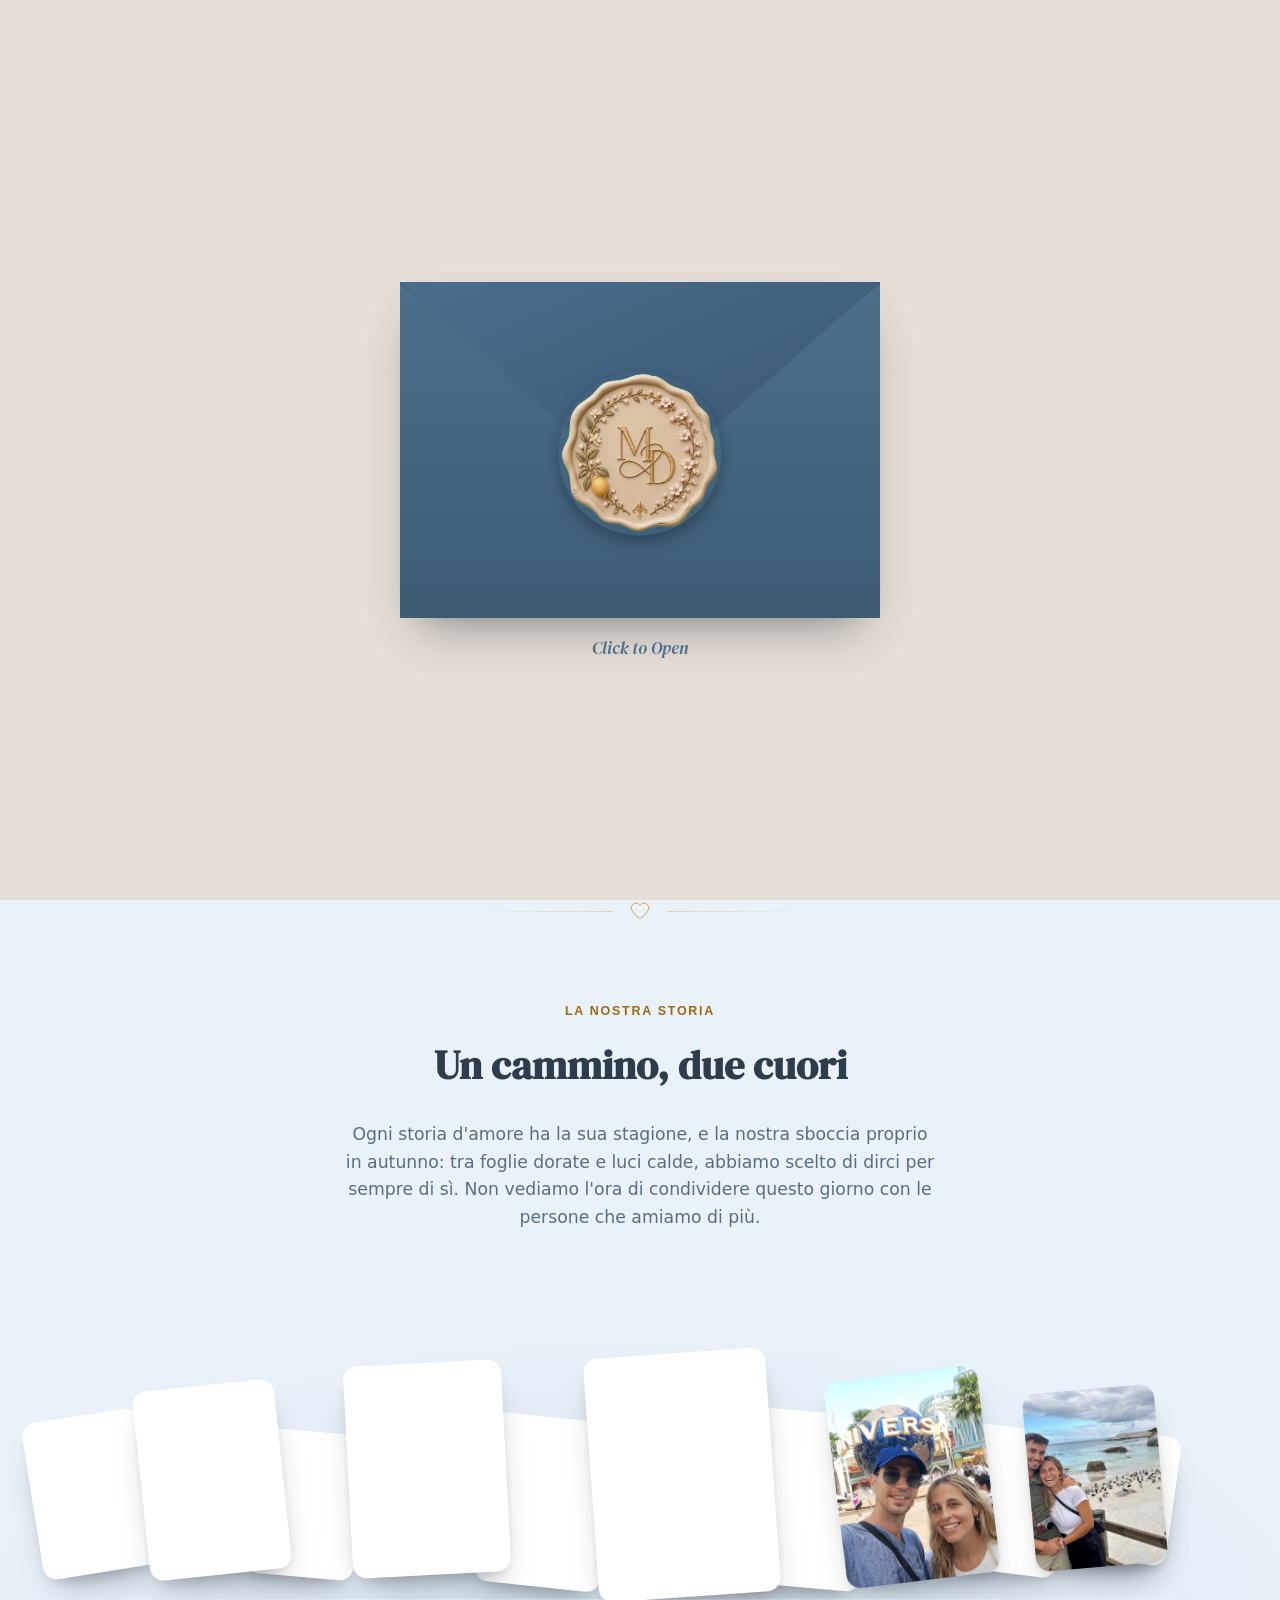
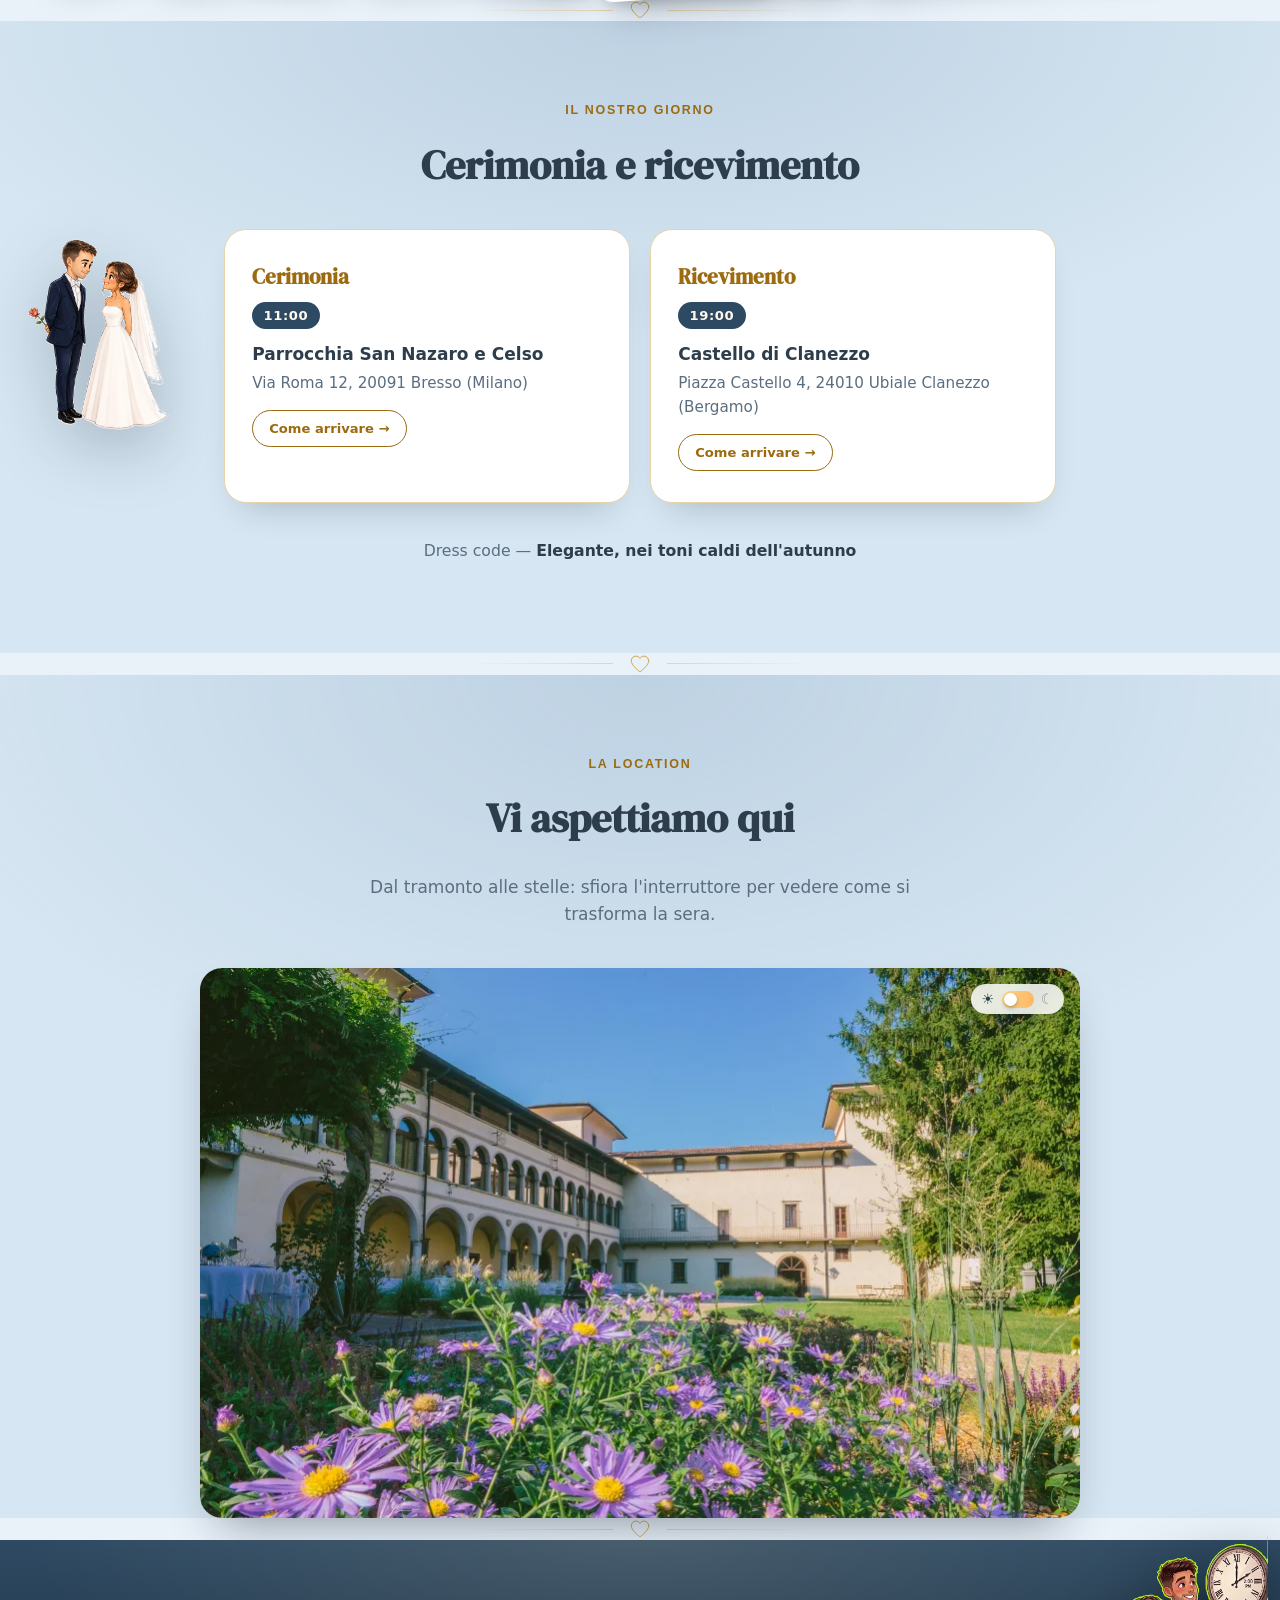
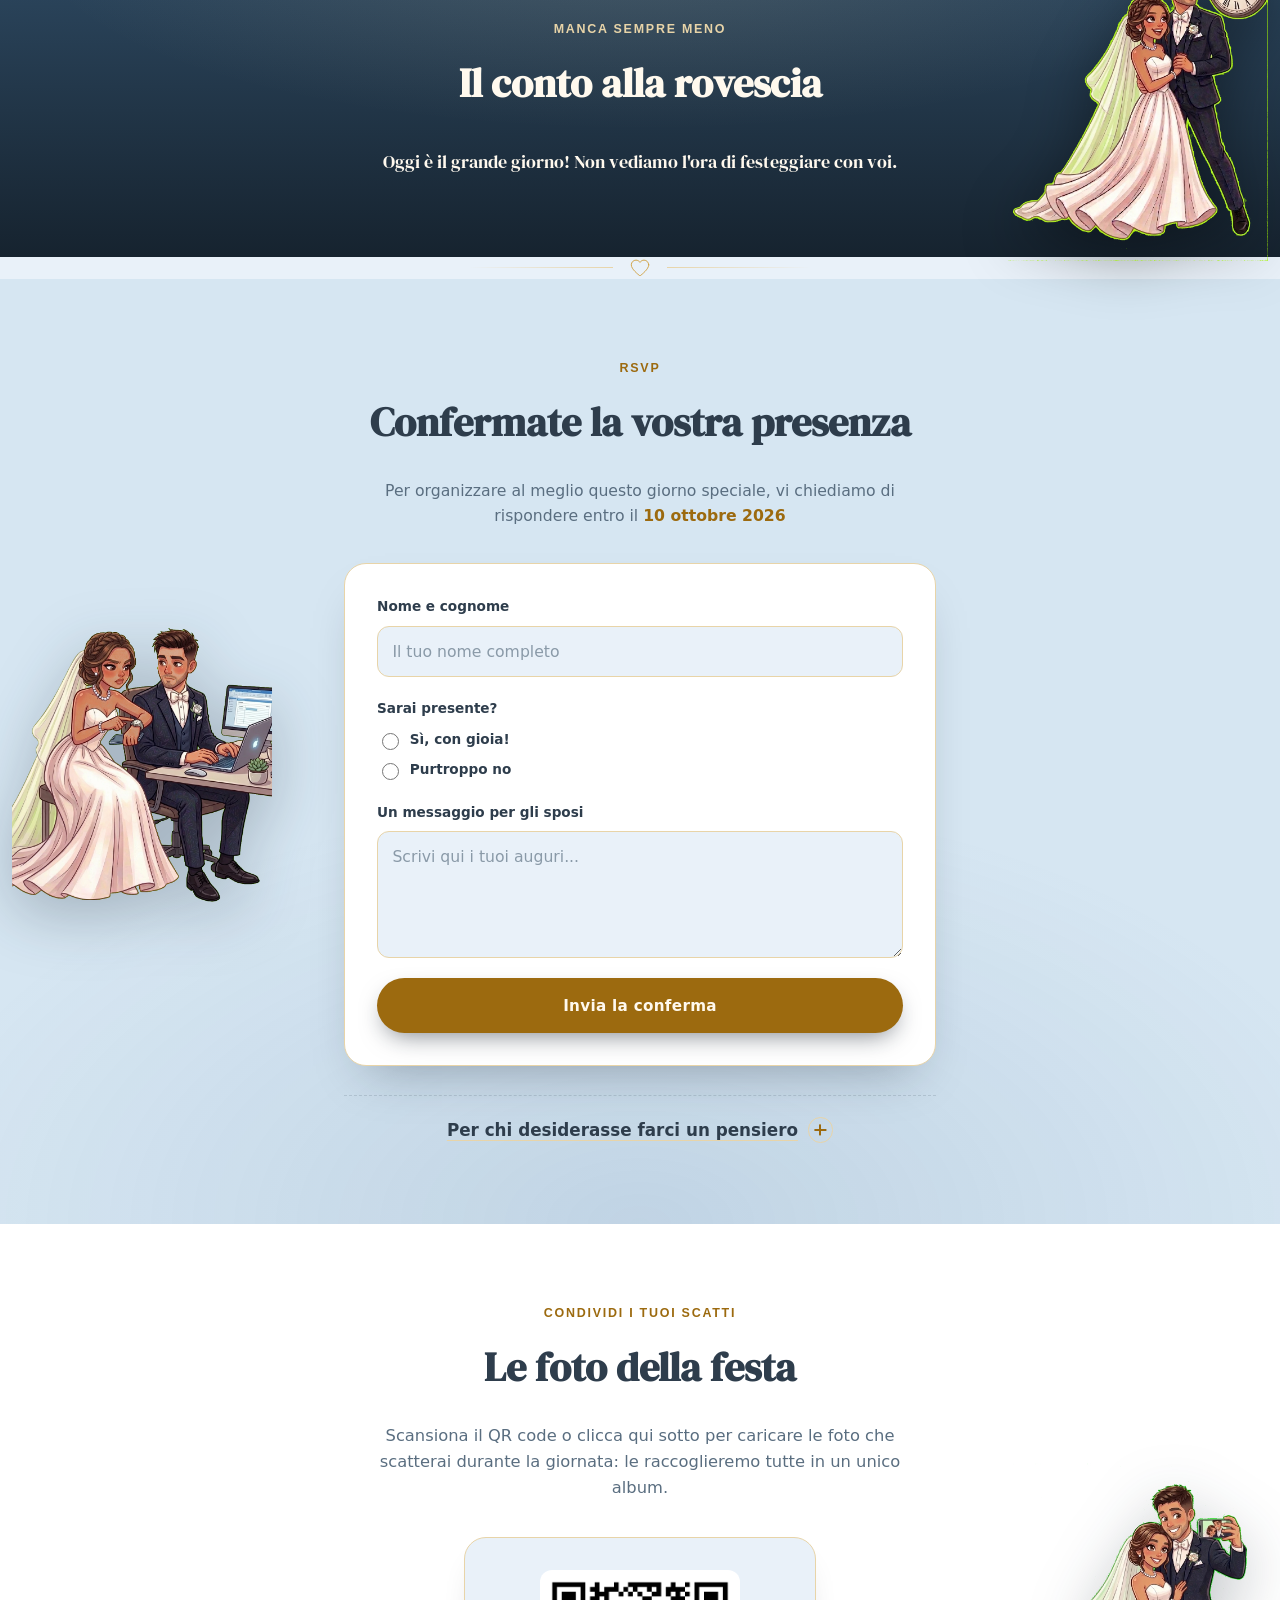
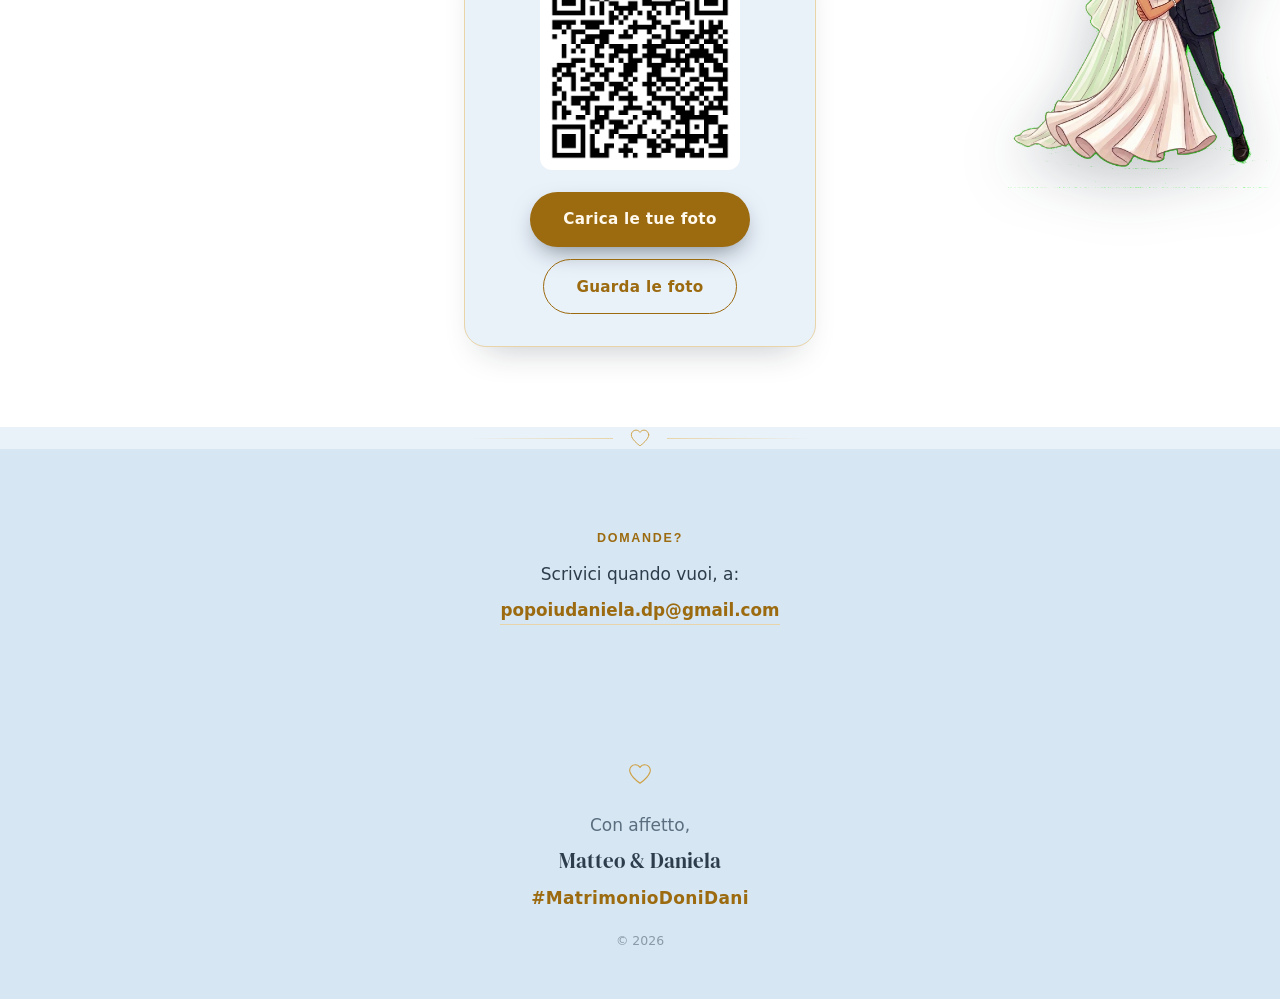
==== commit eeaf5a21: "feat: add reception location details and map link, and implement automatic venue theme toggling" ====
--- a/index.html
+++ b/index.html
@@ -248,6 +248,8 @@
             <p class="detail-card__time" id="receptionTime"></p>
             <p class="detail-card__venue" id="receptionVenue"></p>
             <p class="detail-card__address" id="receptionAddress"></p>
+            <a class="detail-card__map" id="receptionMapLink" href="#" target="_blank" rel="noopener"
+              data-i18n="directionsLabel" hidden></a>
           </article>
         </div>
         <p class="details__dresscode"><span data-i18n="dressCodeLabel"></span> — <strong
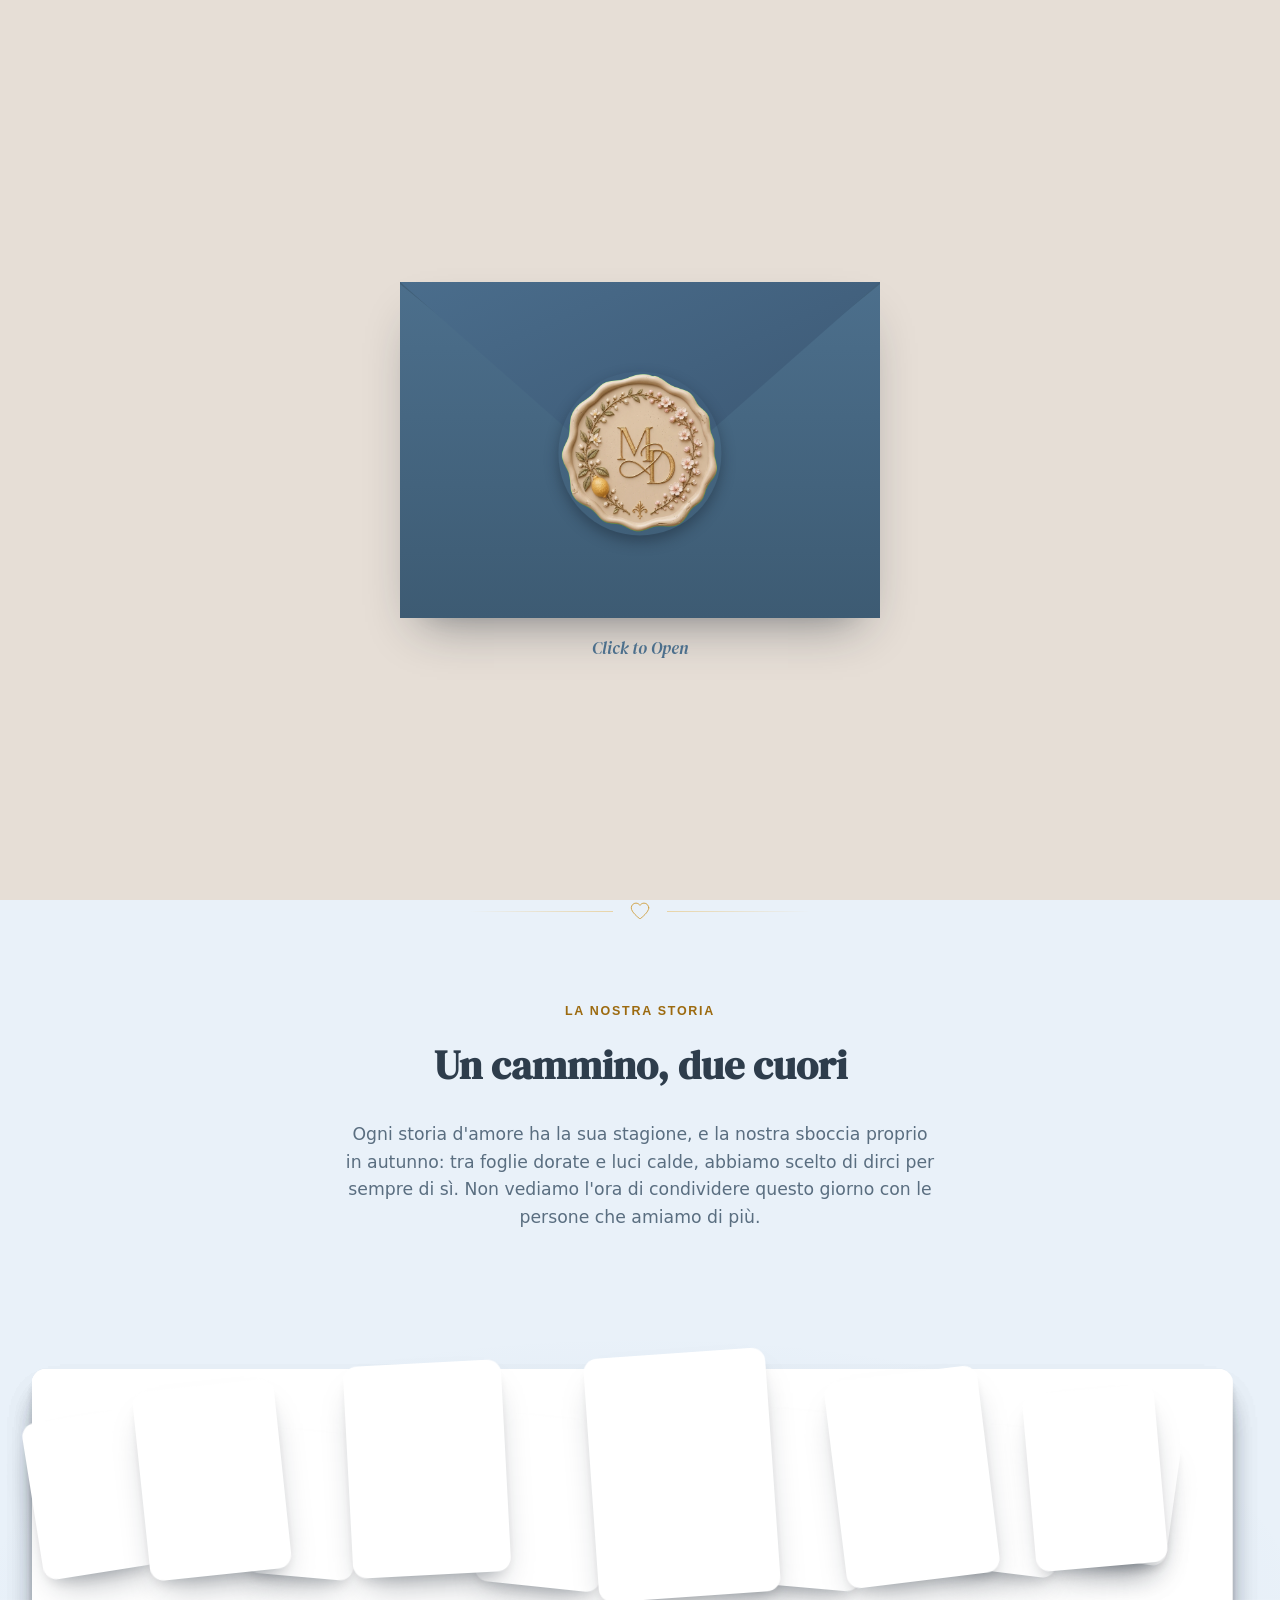
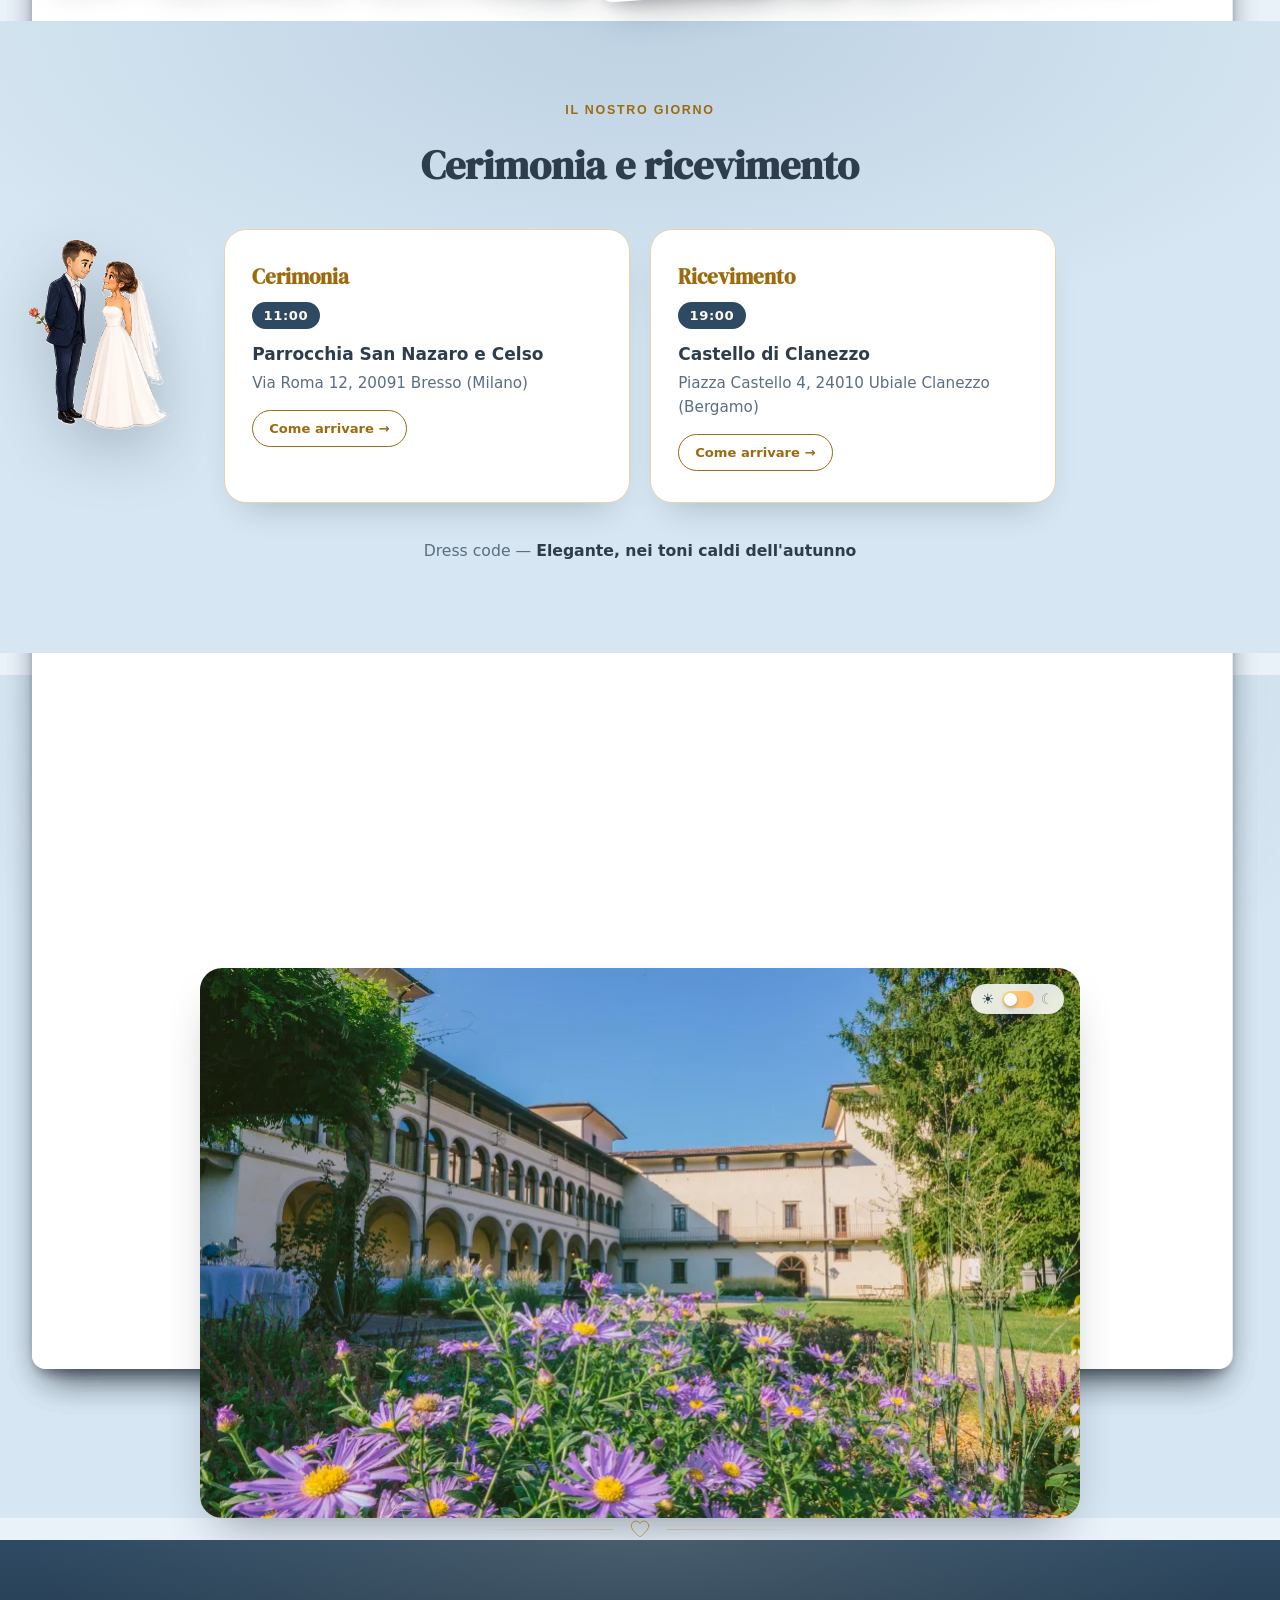
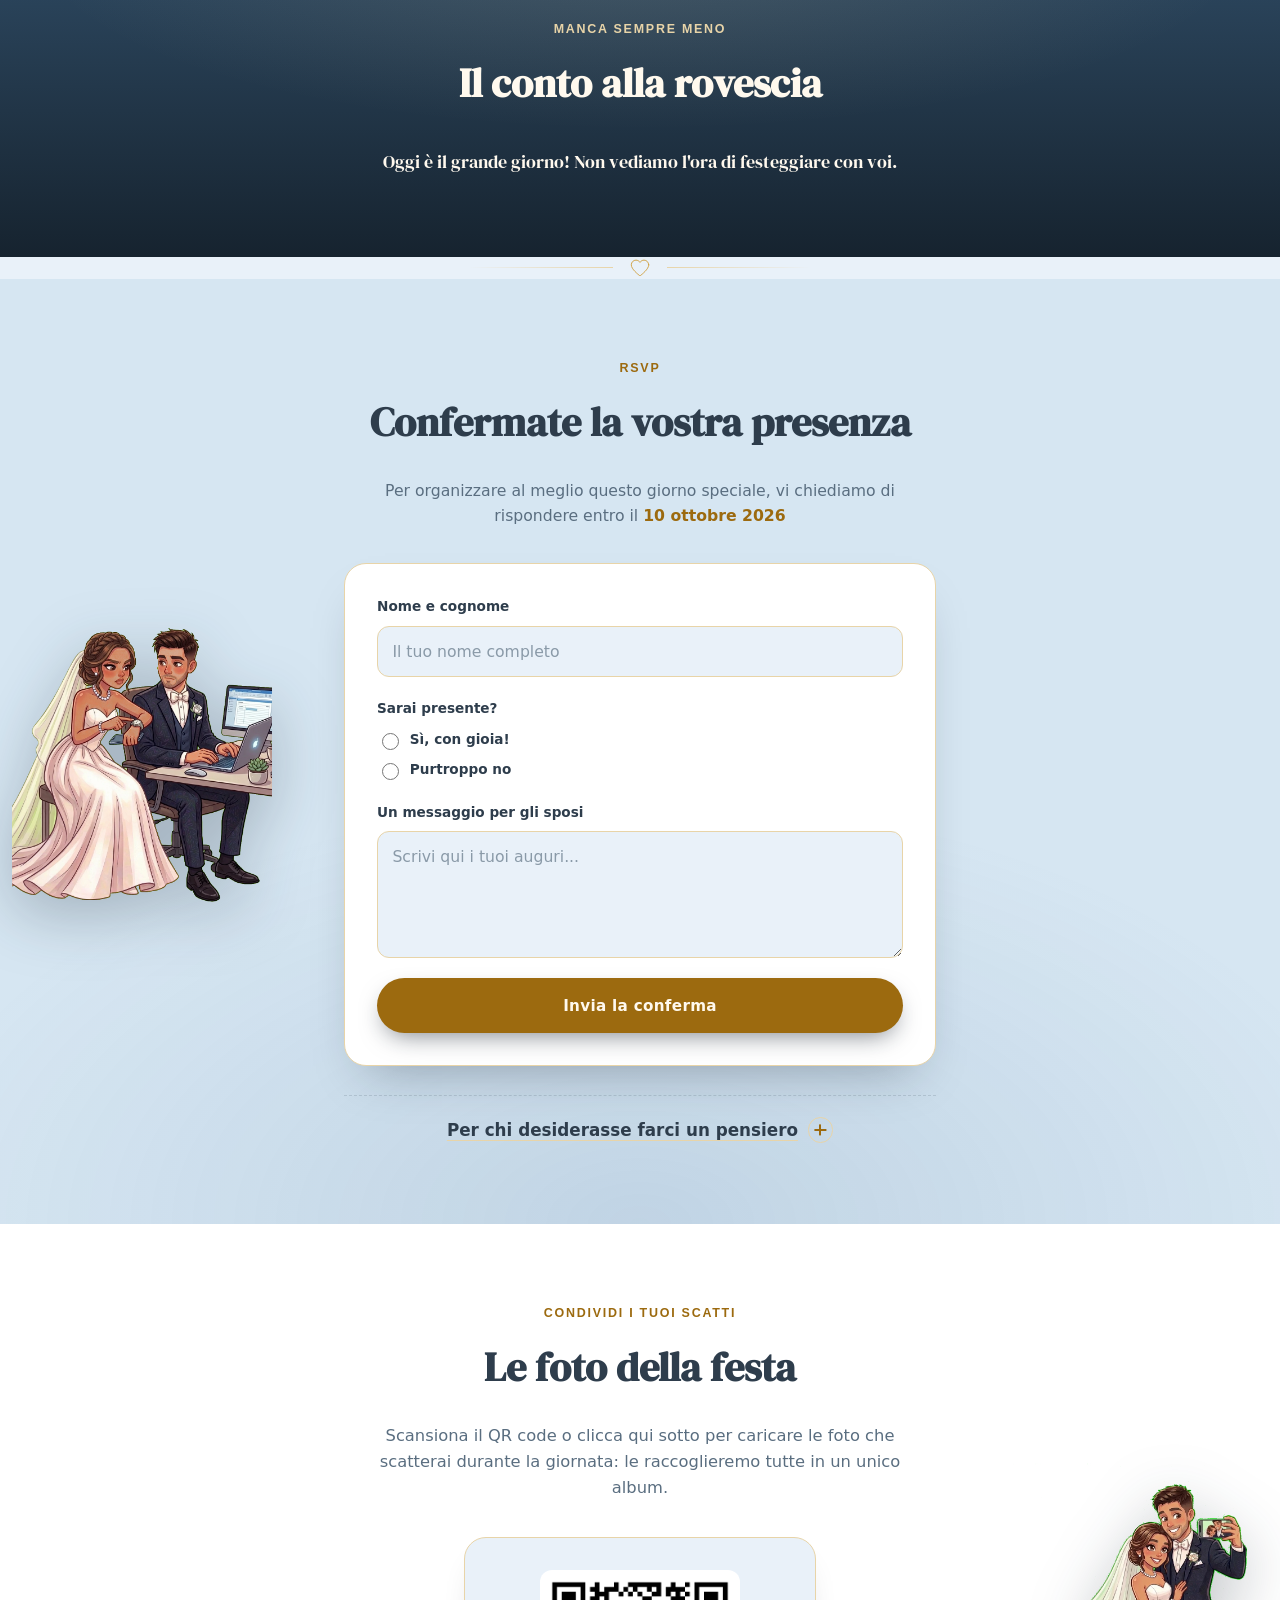
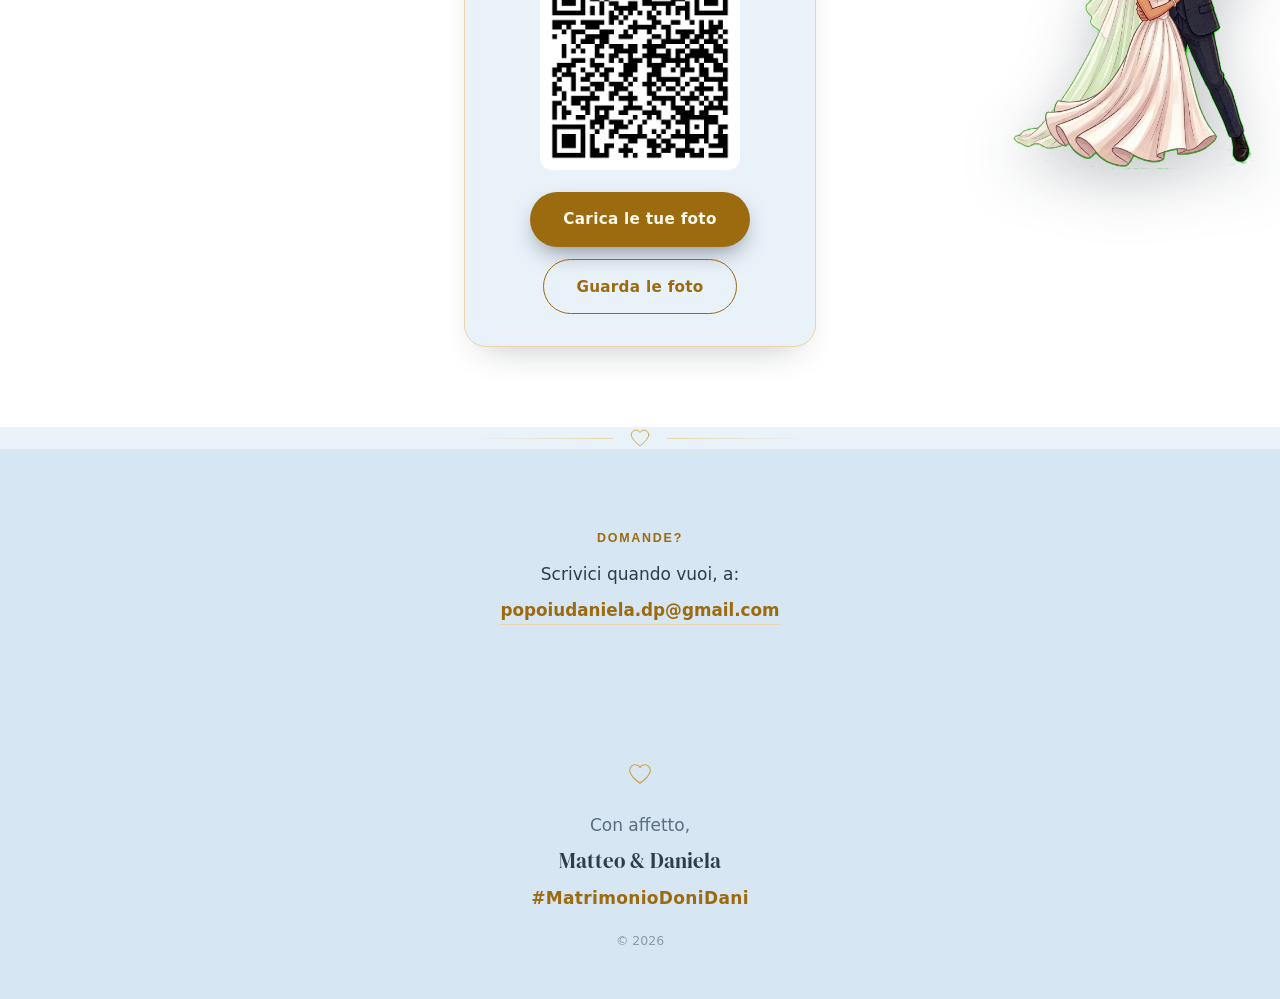
==== commit 224667fc: "feat: add three new photo slides and adjust section spacing and margins in layout styles" ====
--- a/index.html
+++ b/index.html
@@ -219,6 +219,30 @@
               </div>
             </div>
           </div>
+          <div class="story-fan__card">
+            <div class="story-fan__parallax" data-depth="10">
+              <div class="story-fan__inner">
+                <img src="assets/slider-web/slide-12.webp" alt="Matteo e Daniela — foto 12" loading="lazy"
+                  decoding="async" />
+              </div>
+            </div>
+          </div>
+          <div class="story-fan__card">
+            <div class="story-fan__parallax" data-depth="7">
+              <div class="story-fan__inner">
+                <img src="assets/slider-web/slide-13.webp" alt="Matteo e Daniela — foto 13" loading="lazy"
+                  decoding="async" />
+              </div>
+            </div>
+          </div>
+          <div class="story-fan__card">
+            <div class="story-fan__parallax" data-depth="13">
+              <div class="story-fan__inner">
+                <img src="assets/slider-web/slide-14.webp" alt="Matteo e Daniela — foto 14" loading="lazy"
+                  decoding="async" />
+              </div>
+            </div>
+          </div>
         </div>
       </div>
       <p class="story-fan__hint" data-i18n="storyFanHint"></p>
--- a/style.css
+++ b/style.css
@@ -2067,7 +2067,16 @@
     display: block;
     position: static;
     width: clamp(90px, 28vw, 150px);
-    margin: 0 auto 1.5rem;
+    margin: 0 auto 0.3rem;
     transform: none;
   }
+
+  /* Il padding-top di .section-inner (5rem) è pensato per il layout
+     desktop, dove l'illustrazione sta di fianco. Qui sotto invece si
+     somma allo spazio già impilato prima (illustrazione + suo
+     margine), creando un vuoto eccessivo a inizio sezione: lo si
+     riduce, per ogni sezione, con o senza illustrazione. */
+  .section-inner {
+    padding-top: 1.5rem;
+  }
 }
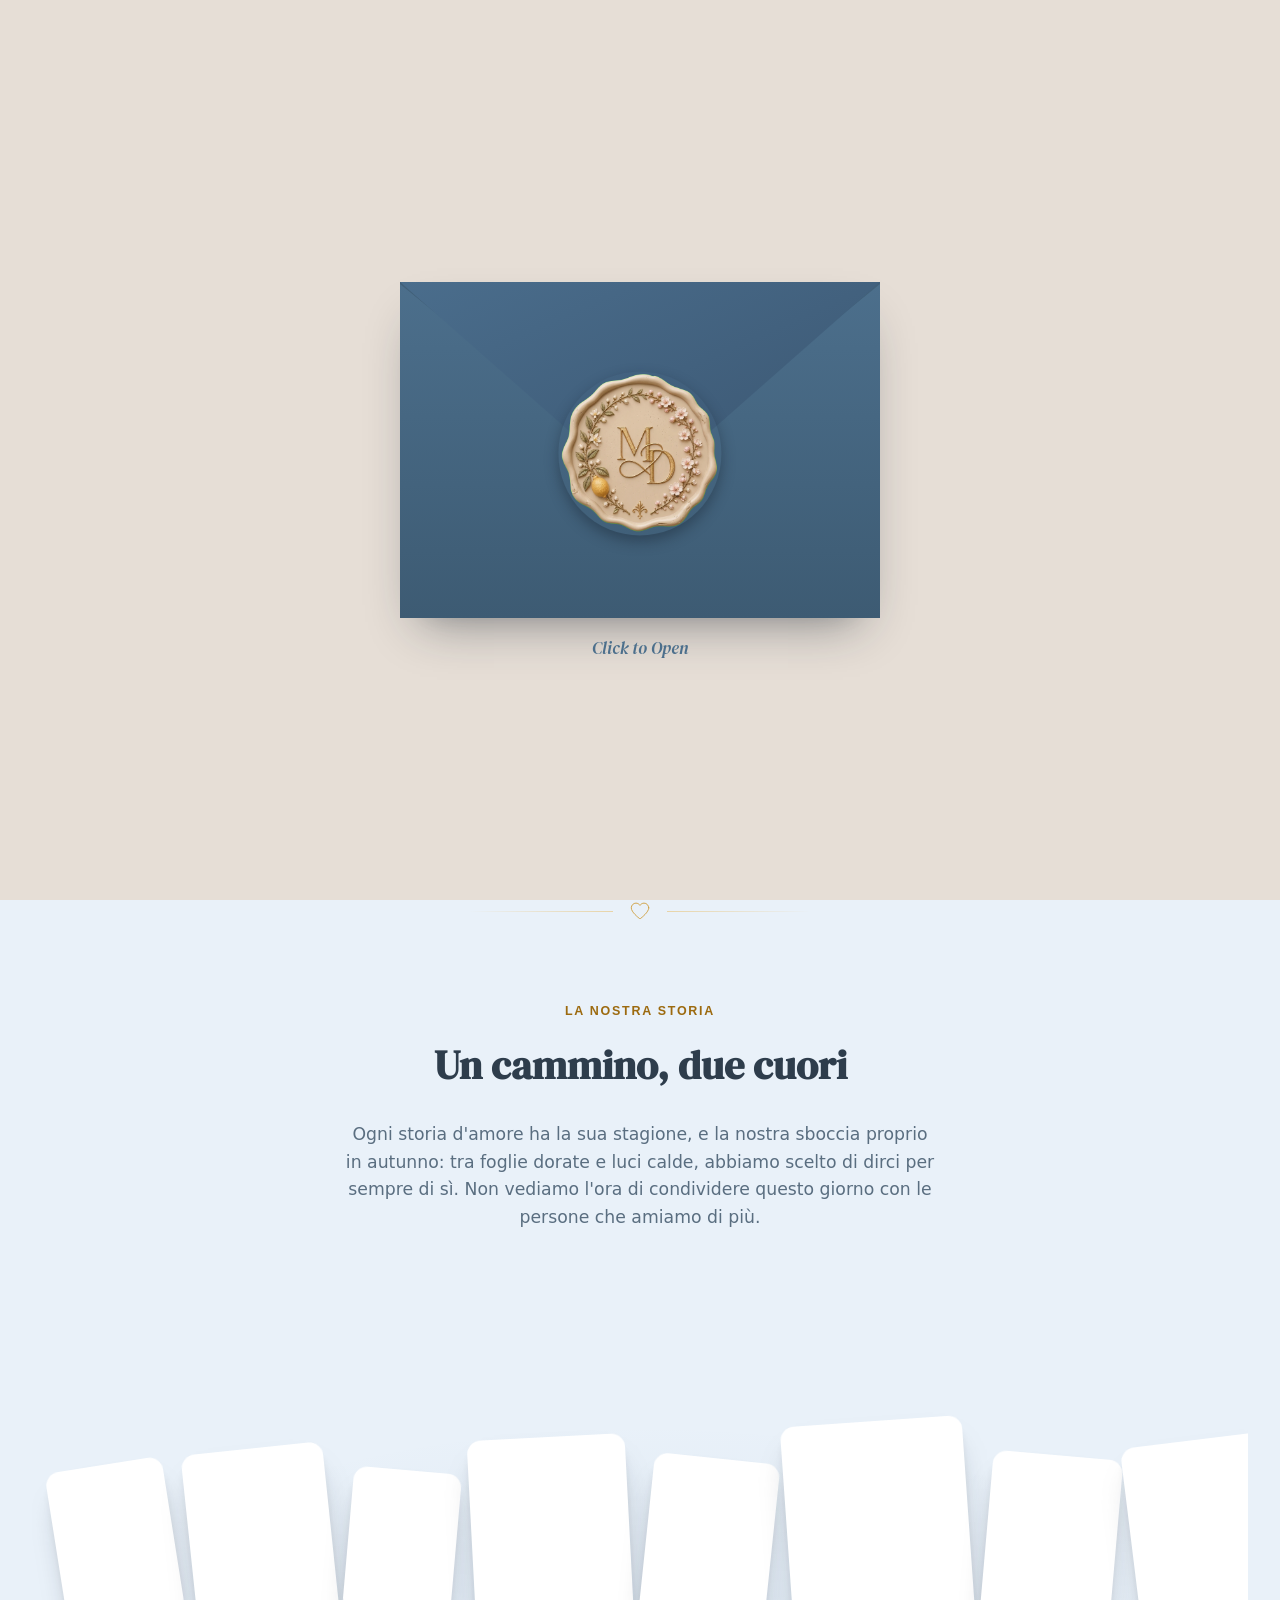
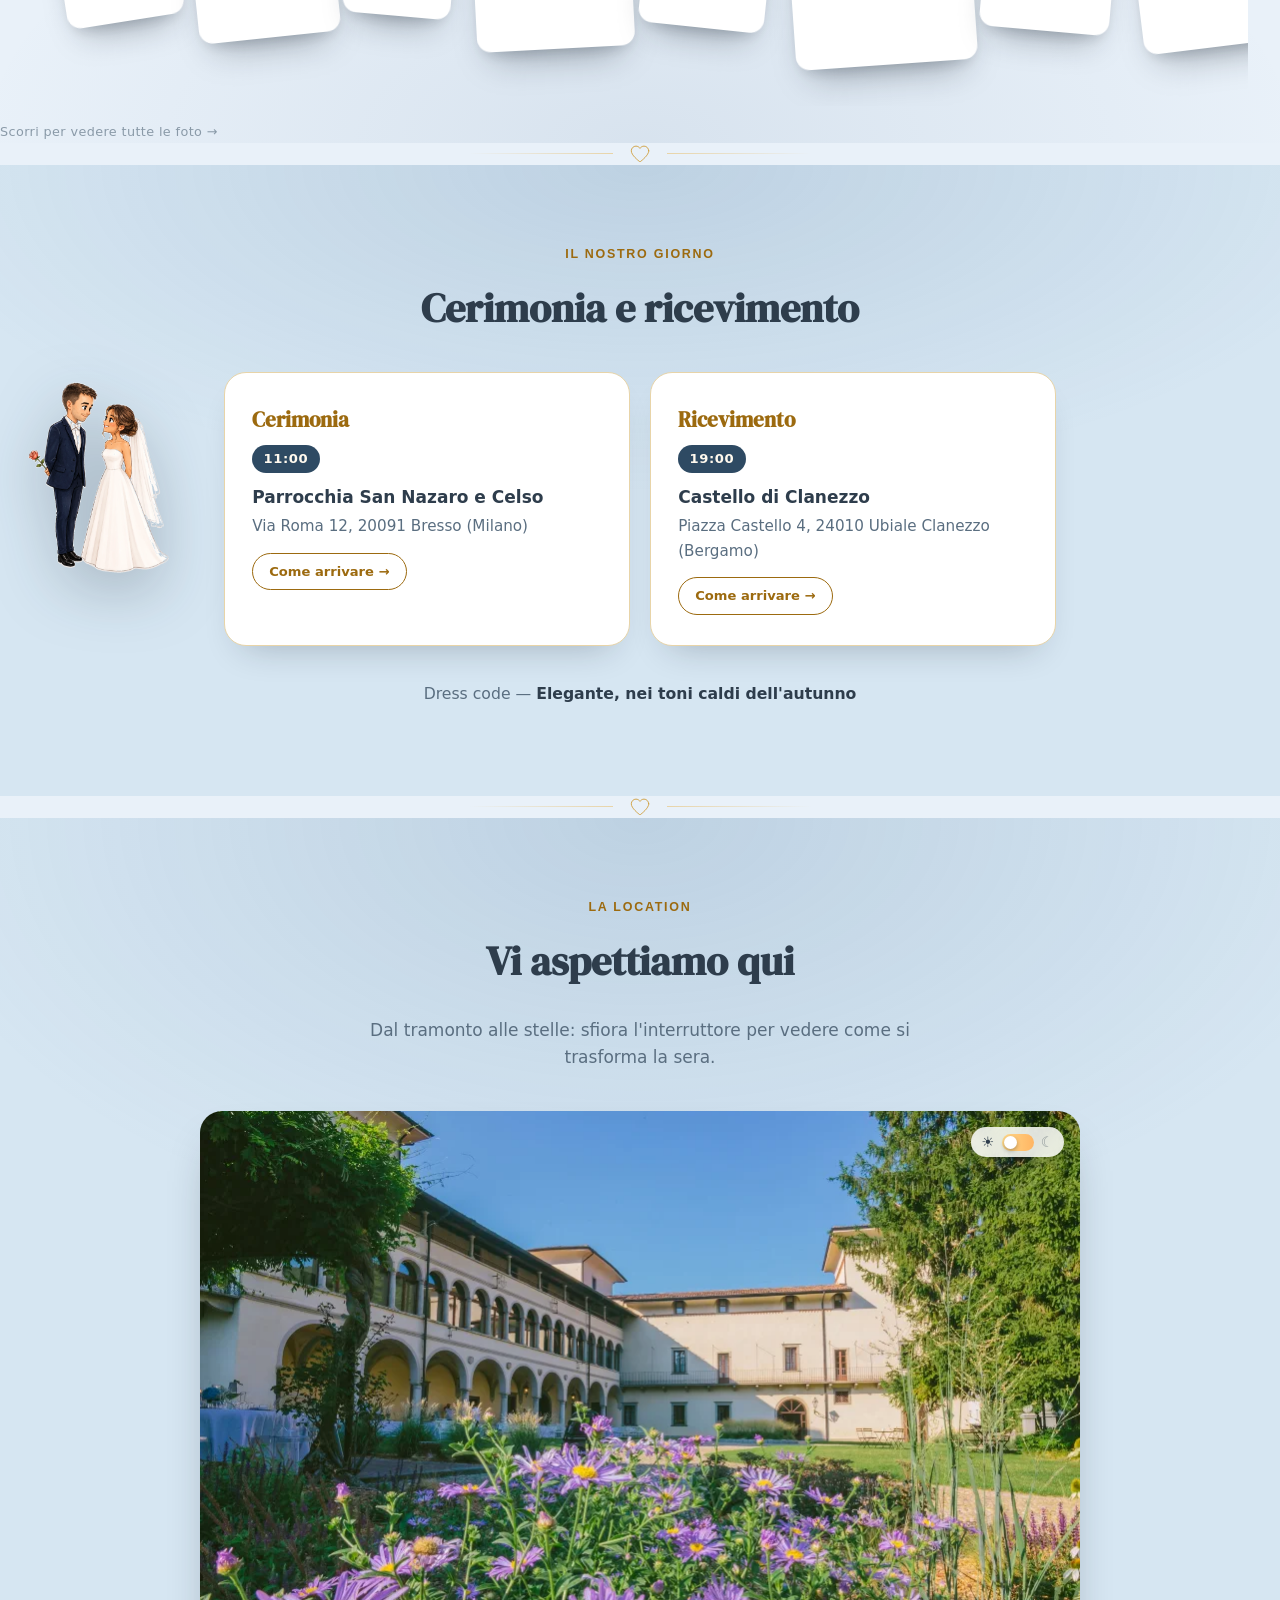
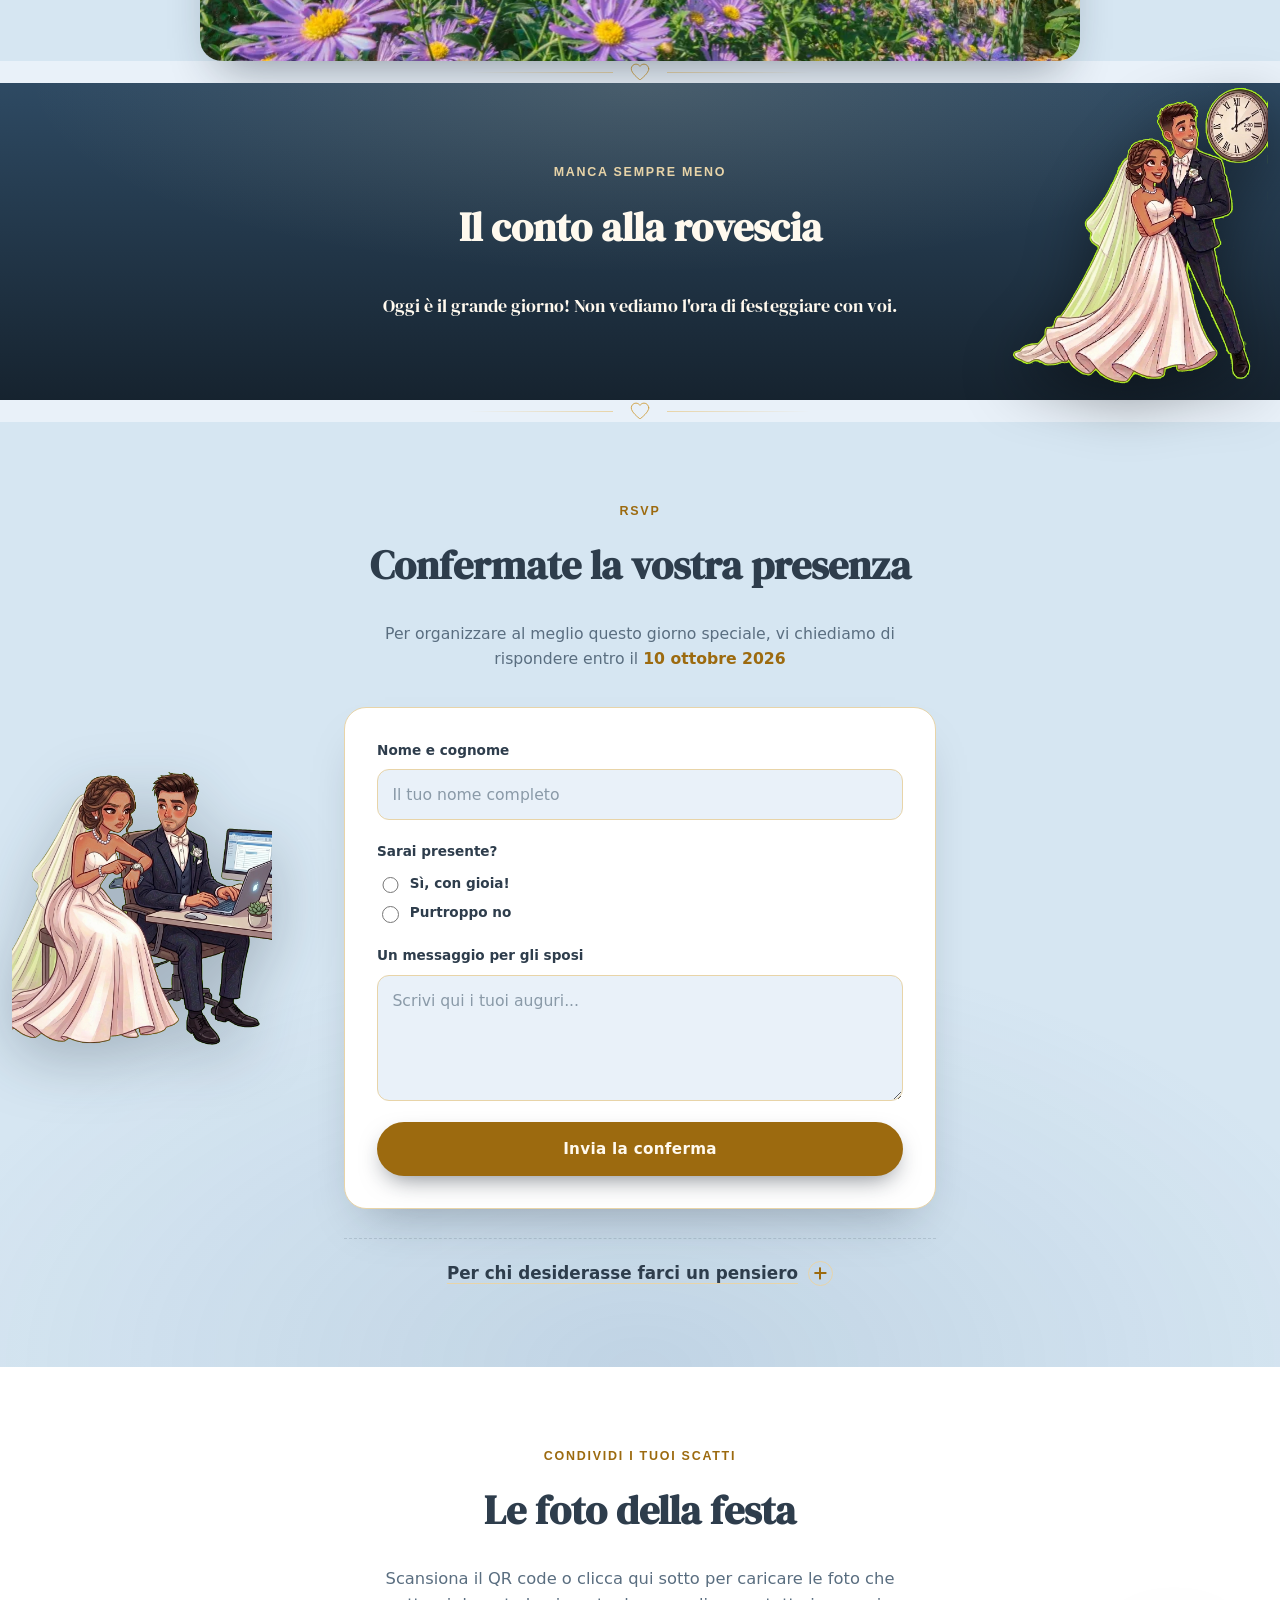
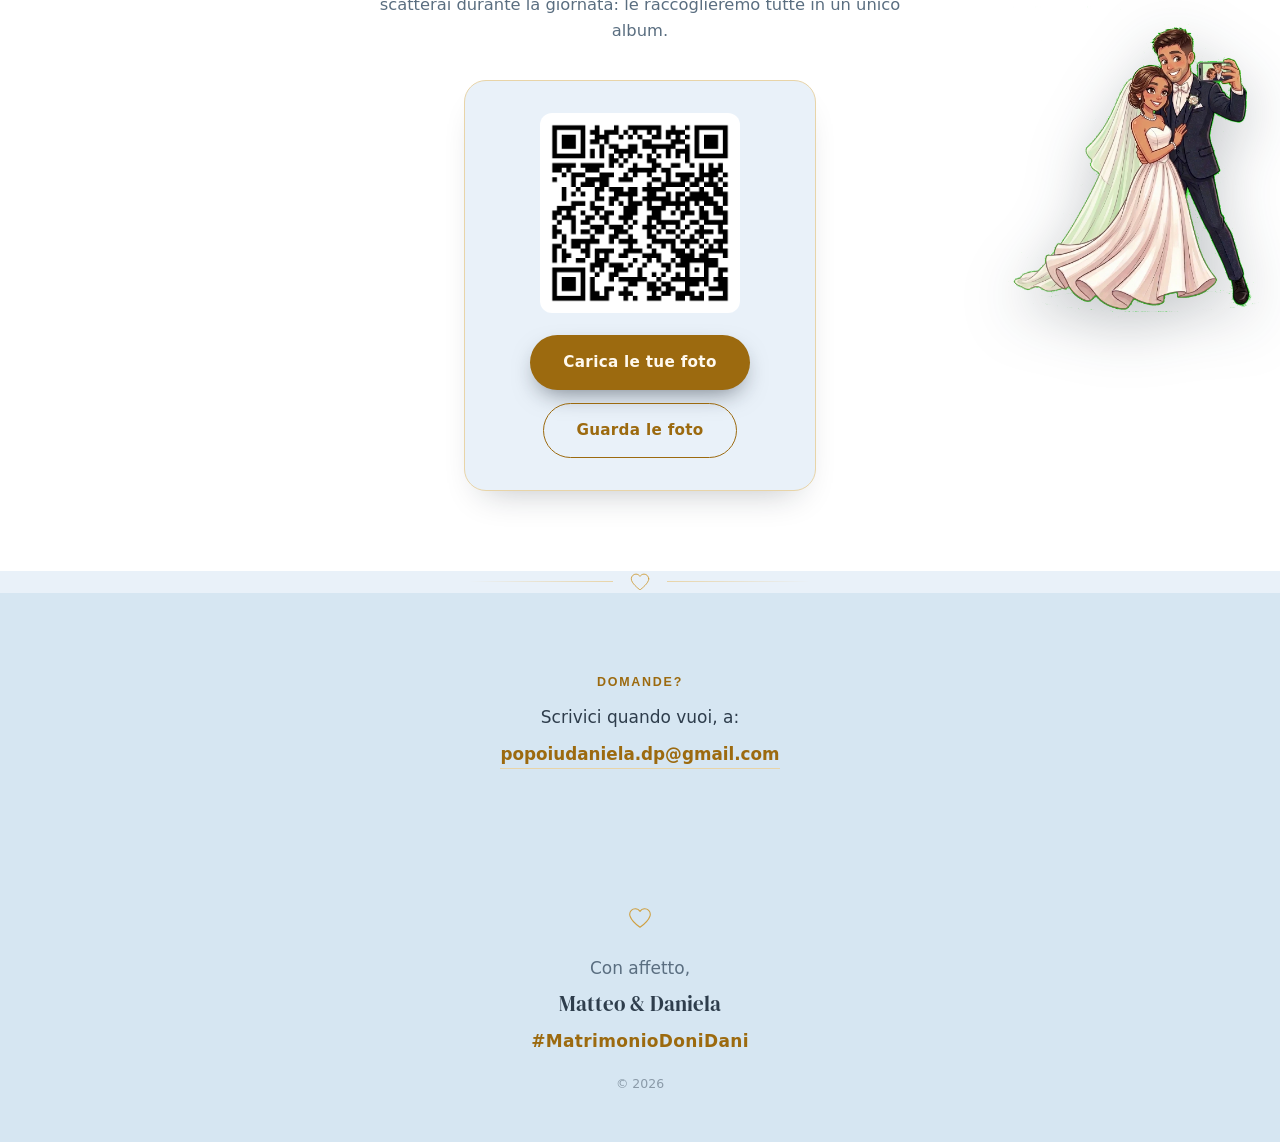
==== commit 8f6b5f95: "refactor: convert story fan to a scrollable horizontal track with mouse wheel support and add new sl" ====
--- a/index.html
+++ b/index.html
@@ -243,6 +243,14 @@
               </div>
             </div>
           </div>
+          <div class="story-fan__card">
+            <div class="story-fan__parallax" data-depth="9">
+              <div class="story-fan__inner">
+                <img src="assets/slider-web/slide-15.webp" alt="Matteo e Daniela — foto 15" loading="lazy"
+                  decoding="async" />
+              </div>
+            </div>
+          </div>
         </div>
       </div>
       <p class="story-fan__hint" data-i18n="storyFanHint"></p>
--- a/style.css
+++ b/style.css
@@ -814,17 +814,41 @@
 
 .story-fan__track {
   position: relative;
+  display: flex;
+  align-items: center;
+  gap: 1rem;
   max-width: 76rem;
-  height: 230px;
   margin: 0 auto;
+  padding: 3.2rem 1.5rem 2.6rem;
+  overflow-x: auto;
+  overflow-y: hidden;
+  scroll-snap-type: x proximity;
+  scroll-padding-inline: 1.5rem;
+  -webkit-overflow-scrolling: touch;
+  scrollbar-width: thin;
+  scrollbar-color: var(--ink-faint) transparent;
+}
+
+.story-fan__track::-webkit-scrollbar {
+  height: 6px;
+}
+
+.story-fan__track::-webkit-scrollbar-thumb {
+  background: var(--ink-faint);
+  border-radius: 999px;
+}
+
+.story-fan__track::-webkit-scrollbar-track {
+  background: transparent;
 }
 
 .story-fan__card {
-  position: absolute;
-  top: 0;
+  position: relative;
+  flex: 0 0 auto;
   opacity: 0;
   transform: translateY(28px);
   transition: opacity 0.7s cubic-bezier(0.22, 0.8, 0.32, 1), transform 0.7s cubic-bezier(0.22, 0.8, 0.32, 1);
+  scroll-snap-align: start;
 }
 
 .story-fan.is-visible .story-fan__card {
@@ -862,146 +886,115 @@
   display: block;
 }
 
-.story-fan__card:nth-child(1) {
-  left: 0%;
+/* Sizes and tilt cycle every 11 cards, so the fan keeps its varied look
+   no matter how many photos get added to the strip. */
+.story-fan__card:nth-child(11n+1) {
   width: 118px;
   height: 158px;
-  top: 46px;
-  z-index: 2;
   transition-delay: 0ms;
 }
 
-.story-fan__card:nth-child(2) {
-  left: 9%;
+.story-fan__card:nth-child(11n+2) {
   width: 142px;
   height: 190px;
-  top: 16px;
-  z-index: 4;
   transition-delay: 60ms;
 }
 
-.story-fan__card:nth-child(3) {
-  left: 18%;
+.story-fan__card:nth-child(11n+3) {
   width: 108px;
   height: 146px;
-  top: 62px;
-  z-index: 1;
   transition-delay: 120ms;
 }
 
-.story-fan__card:nth-child(4) {
-  left: 26%;
+.story-fan__card:nth-child(11n+4) {
   width: 158px;
   height: 212px;
-  top: -6px;
-  z-index: 5;
   transition-delay: 180ms;
 }
 
-.story-fan__card:nth-child(5) {
-  left: 37%;
+.story-fan__card:nth-child(11n+5) {
   width: 126px;
   height: 170px;
-  top: 48px;
-  z-index: 2;
   transition-delay: 240ms;
 }
 
-.story-fan__card:nth-child(6) {
-  left: 46%;
+.story-fan__card:nth-child(11n+6) {
   width: 182px;
   height: 244px;
-  top: -16px;
-  z-index: 6;
   transition-delay: 300ms;
 }
 
-.story-fan__card:nth-child(7) {
-  left: 58%;
+.story-fan__card:nth-child(11n+7) {
   width: 130px;
   height: 176px;
-  top: 42px;
-  z-index: 3;
   transition-delay: 360ms;
 }
 
-.story-fan__card:nth-child(8) {
-  left: 66%;
+.story-fan__card:nth-child(11n+8) {
   width: 154px;
   height: 208px;
-  top: 4px;
-  z-index: 5;
   transition-delay: 420ms;
 }
 
-.story-fan__card:nth-child(9) {
-  left: 76%;
+.story-fan__card:nth-child(11n+9) {
   width: 108px;
   height: 146px;
-  top: 58px;
-  z-index: 1;
   transition-delay: 480ms;
 }
 
-.story-fan__card:nth-child(10) {
-  left: 82%;
+.story-fan__card:nth-child(11n+10) {
   width: 132px;
   height: 178px;
-  top: 20px;
-  z-index: 4;
   transition-delay: 540ms;
 }
 
-.story-fan__card:nth-child(11) {
-  left: 86%;
+.story-fan__card:nth-child(11n+11) {
   width: 96px;
   height: 130px;
-  top: 62px;
-  z-index: 1;
   transition-delay: 600ms;
 }
 
-.story-fan__card:nth-child(1) .story-fan__parallax {
+.story-fan__card:nth-child(11n+1) .story-fan__parallax {
   --base-rot: -9deg;
 }
 
-.story-fan__card:nth-child(2) .story-fan__parallax {
+.story-fan__card:nth-child(11n+2) .story-fan__parallax {
   --base-rot: -6deg;
 }
 
-.story-fan__card:nth-child(3) .story-fan__parallax {
+.story-fan__card:nth-child(11n+3) .story-fan__parallax {
   --base-rot: 5deg;
 }
 
-.story-fan__card:nth-child(4) .story-fan__parallax {
+.story-fan__card:nth-child(11n+4) .story-fan__parallax {
   --base-rot: -3deg;
 }
 
-.story-fan__card:nth-child(5) .story-fan__parallax {
+.story-fan__card:nth-child(11n+5) .story-fan__parallax {
   --base-rot: 6deg;
 }
 
-.story-fan__card:nth-child(6) .story-fan__parallax {
+.story-fan__card:nth-child(11n+6) .story-fan__parallax {
   --base-rot: -4deg;
 }
 
-.story-fan__card:nth-child(7) .story-fan__parallax {
+.story-fan__card:nth-child(11n+7) .story-fan__parallax {
   --base-rot: 5deg;
 }
 
-.story-fan__card:nth-child(8) .story-fan__parallax {
+.story-fan__card:nth-child(11n+8) .story-fan__parallax {
   --base-rot: -7deg;
 }
 
-.story-fan__card:nth-child(9) .story-fan__parallax {
+.story-fan__card:nth-child(11n+9) .story-fan__parallax {
   --base-rot: 7deg;
 }
 
-.story-fan__card:nth-child(10) .story-fan__parallax {
+.story-fan__card:nth-child(11n+10) .story-fan__parallax {
   --base-rot: -5deg;
 }
 
-.story-fan__card:nth-child(11) .story-fan__parallax {
+.story-fan__card:nth-child(11n+11) .story-fan__parallax {
   --base-rot: 8deg;
 }
 
@@ -1011,7 +1004,6 @@
 }
 
 .story-fan__hint {
-  display: none;
   margin-top: 1rem;
   font-size: 0.8rem;
   color: var(--ink-faint);
@@ -1025,35 +1017,23 @@
   }
 
   .story-fan__track {
-    display: flex;
     align-items: flex-start;
     gap: 0.9rem;
     max-width: none;
-    height: auto;
-    overflow-x: auto;
-    overflow-y: visible;
     scroll-snap-type: x mandatory;
-    -webkit-overflow-scrolling: touch;
     scroll-padding-inline: 1.3rem;
     padding: 0.4rem 1.3rem 1.4rem;
   }
 
   .story-fan__track>.story-fan__card {
-    position: static;
     width: min(64vw, 240px);
     height: auto;
     aspect-ratio: 3 / 4;
-    flex: 0 0 auto;
-    scroll-snap-align: start;
   }
 
   .story-fan__track .story-fan__parallax,
   .story-fan__track .story-fan__inner {
     transform: none;
-  }
-
-  .story-fan__hint {
-    display: block;
   }
 }
 
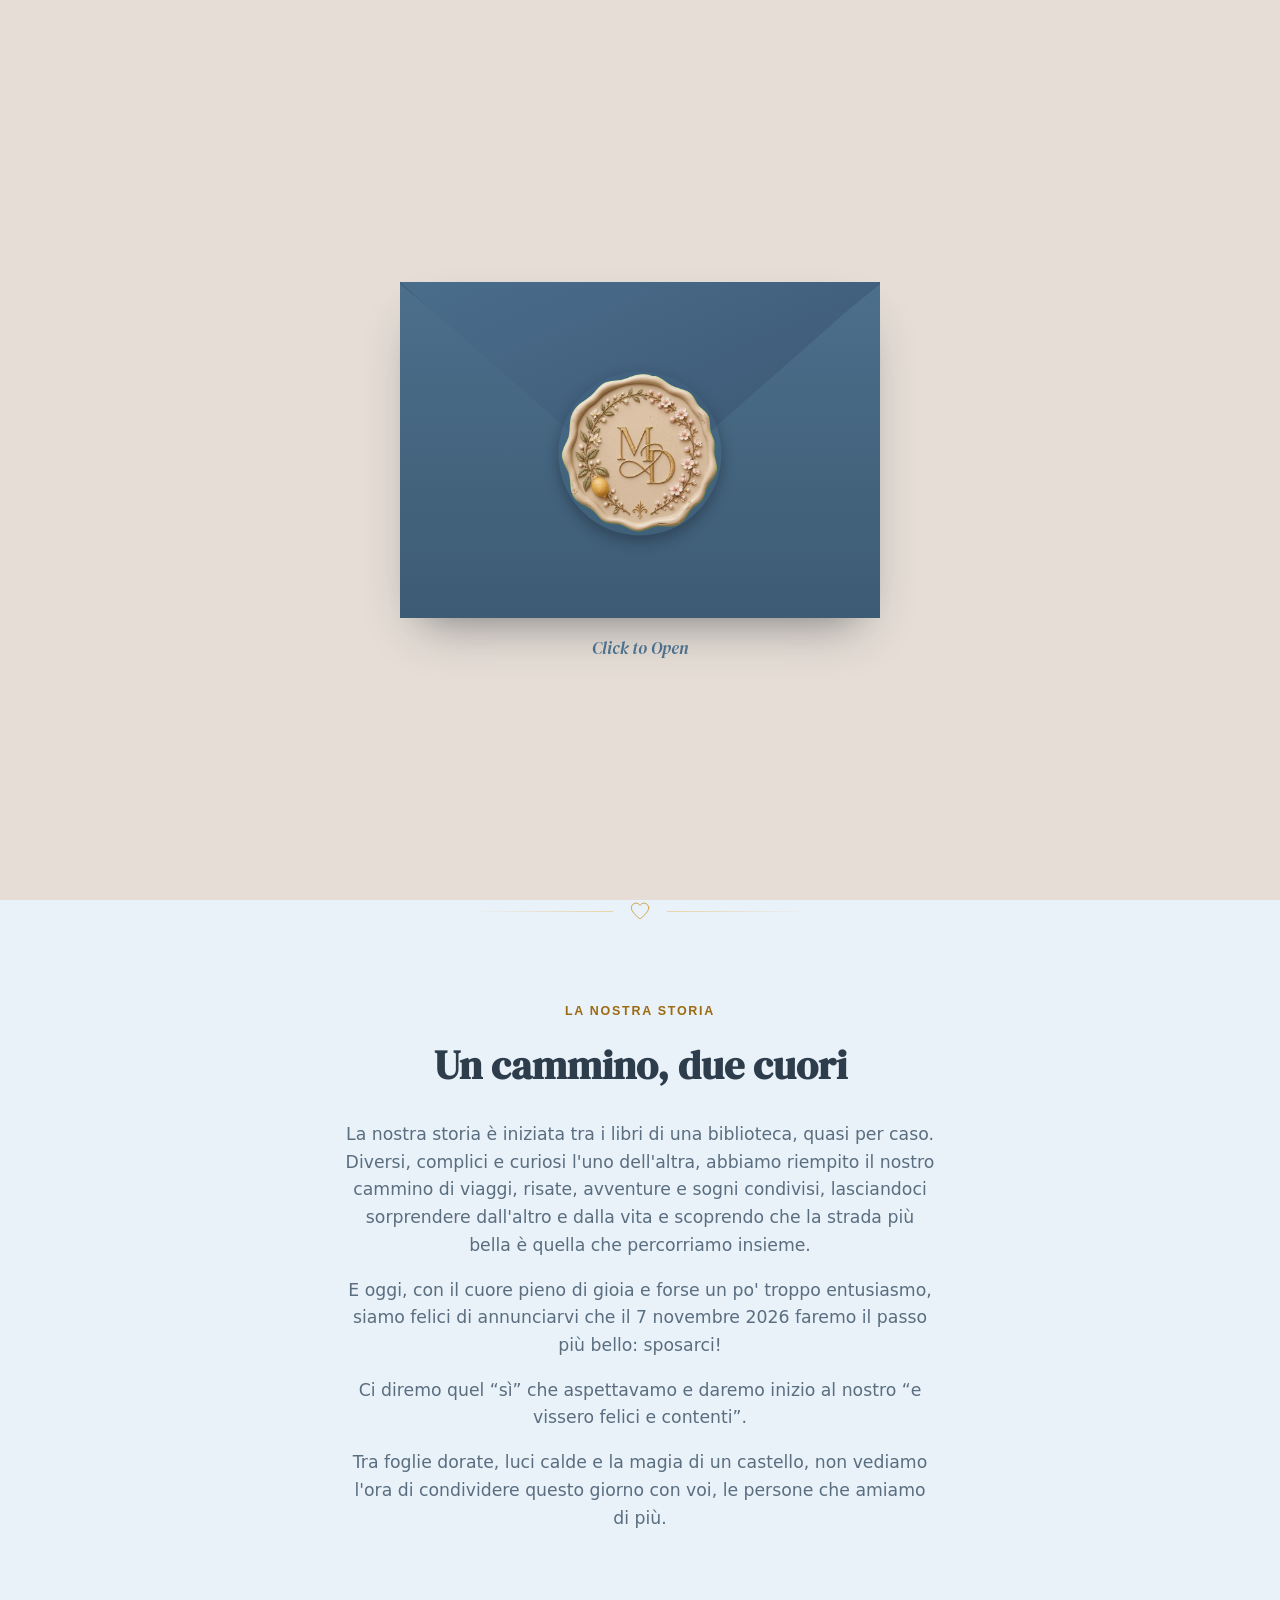
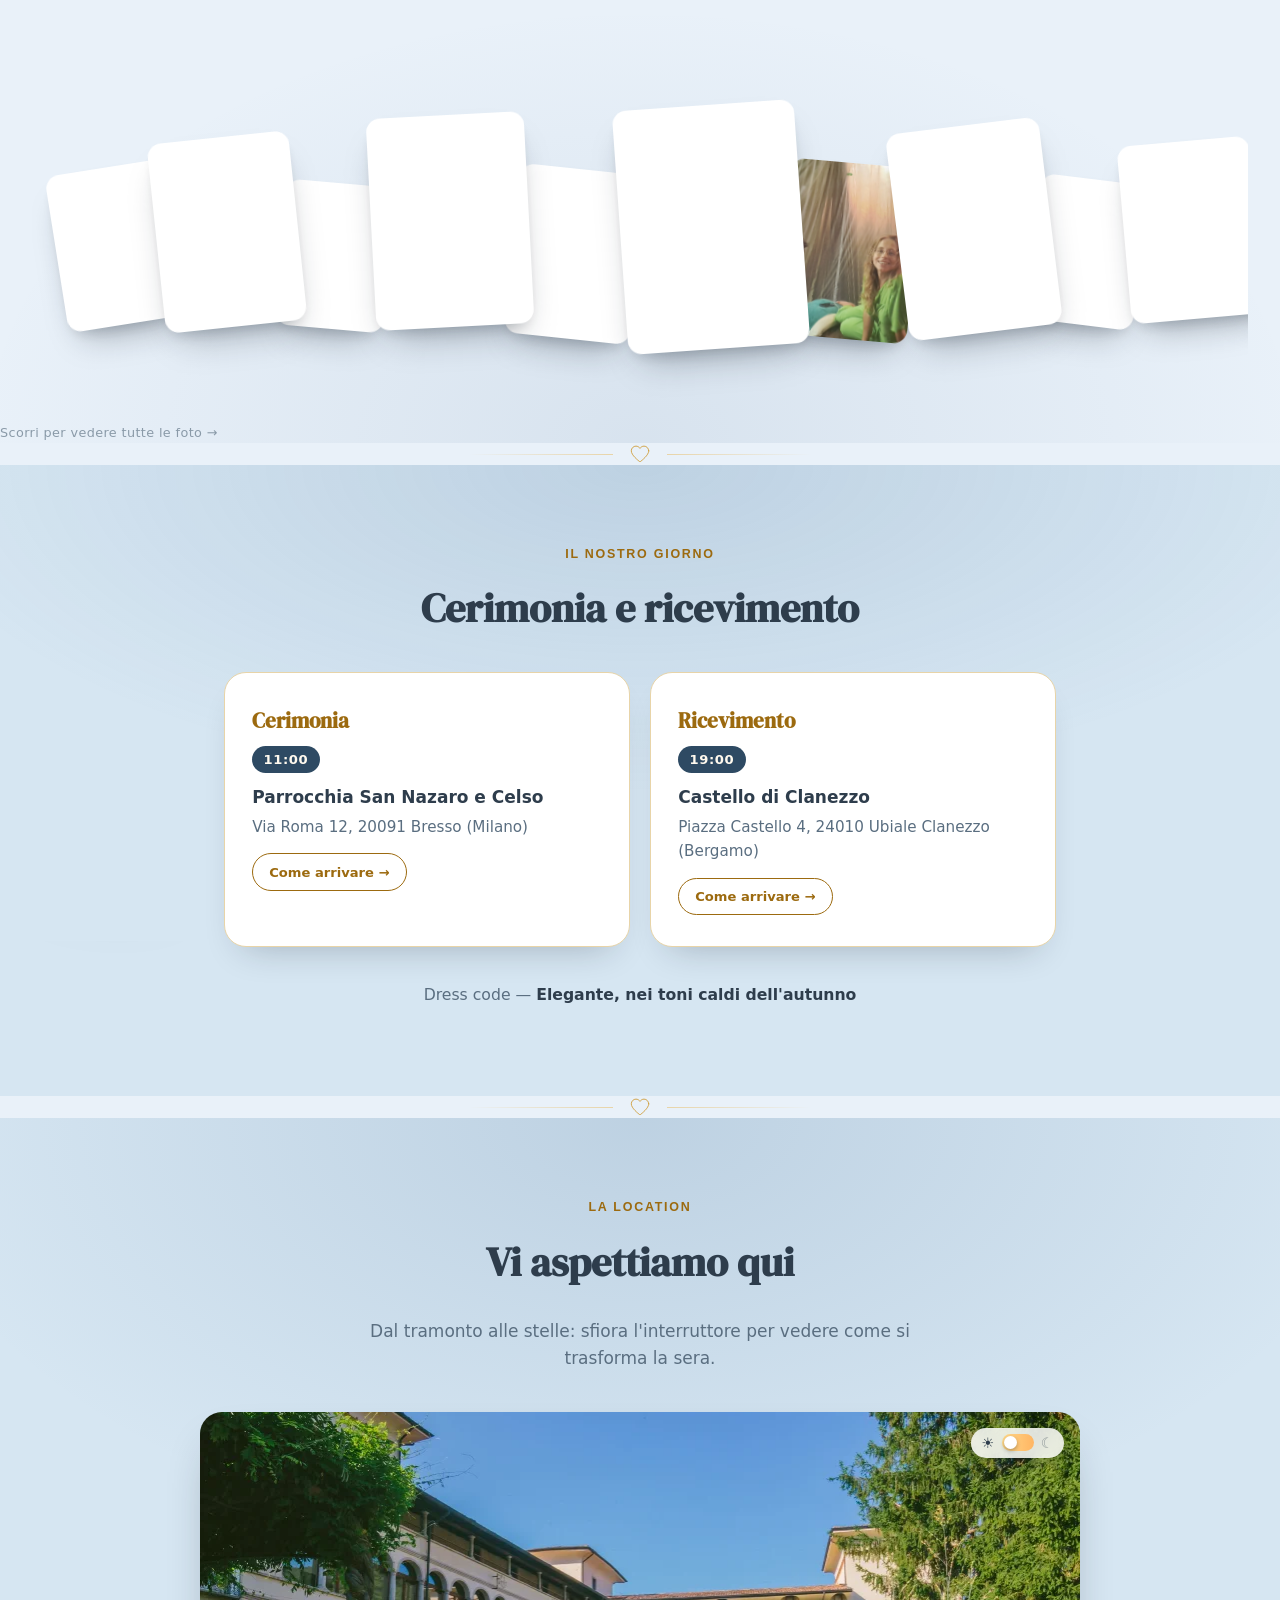
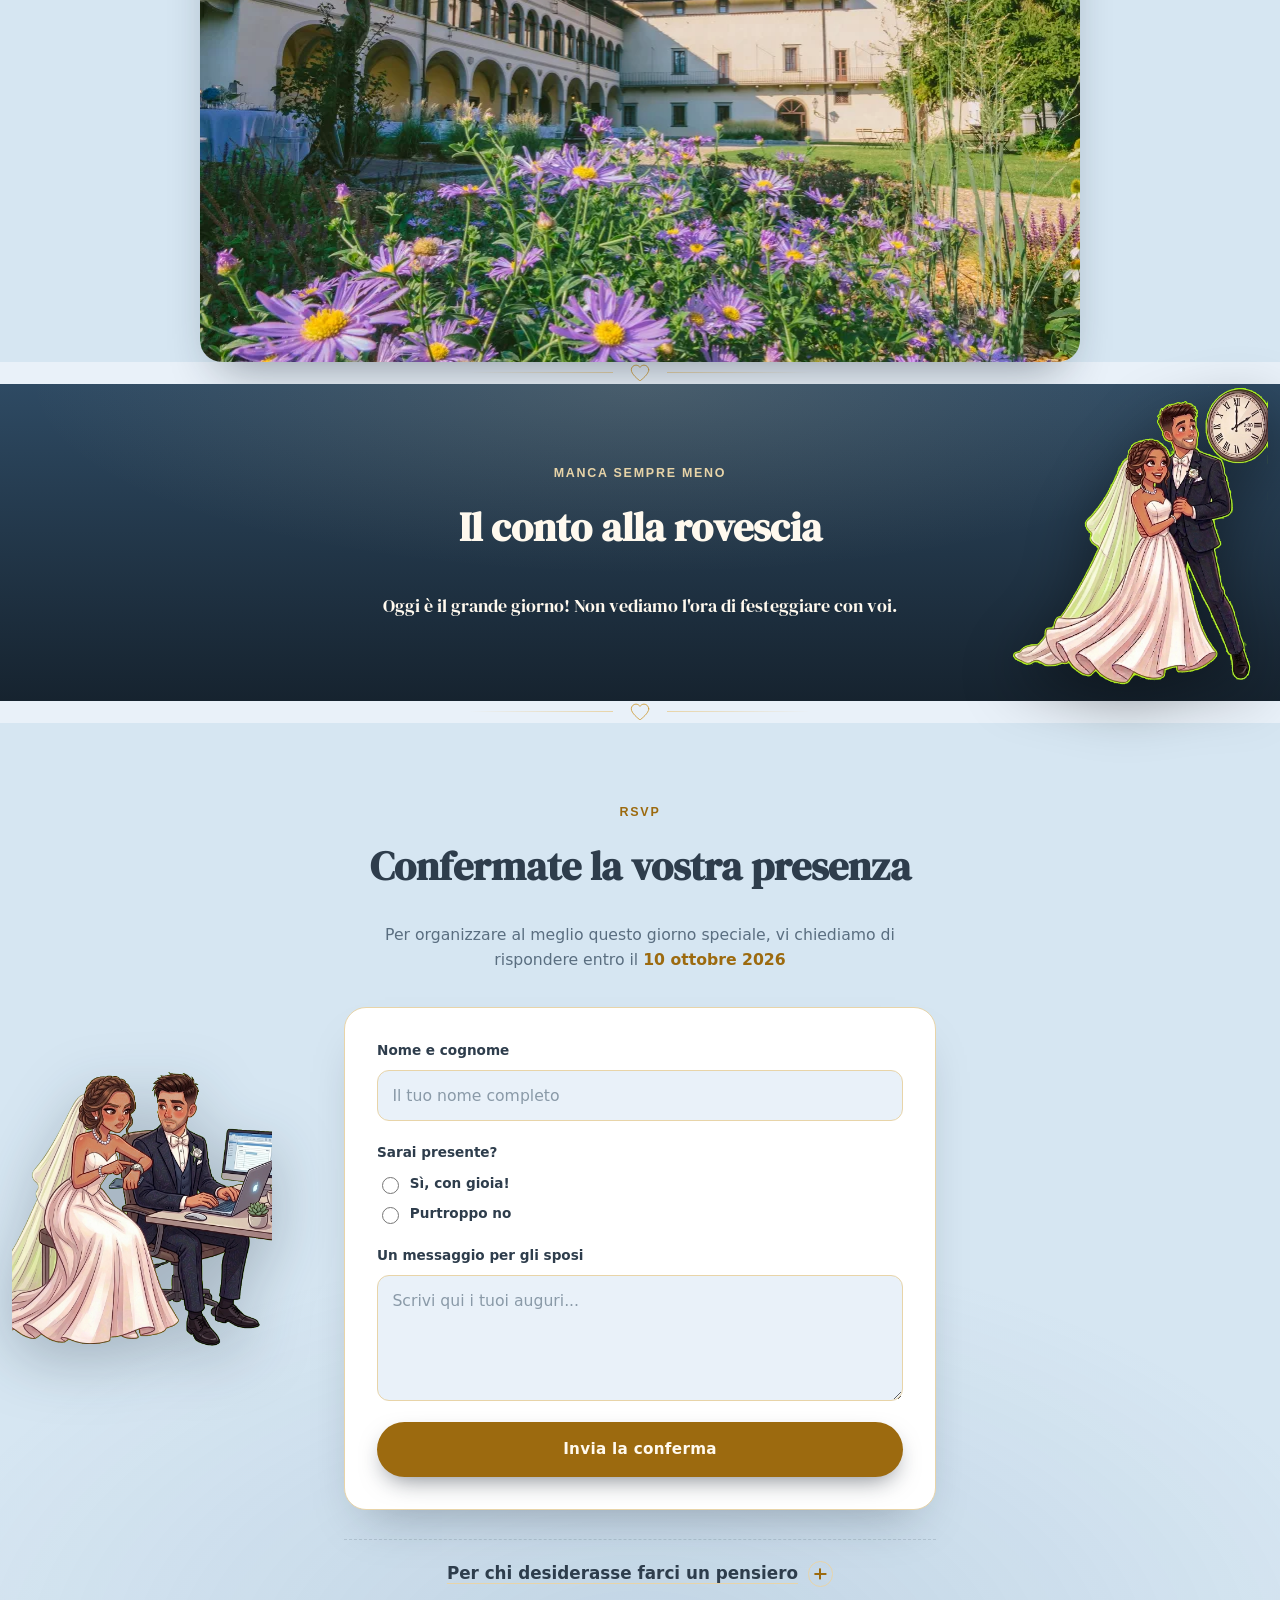
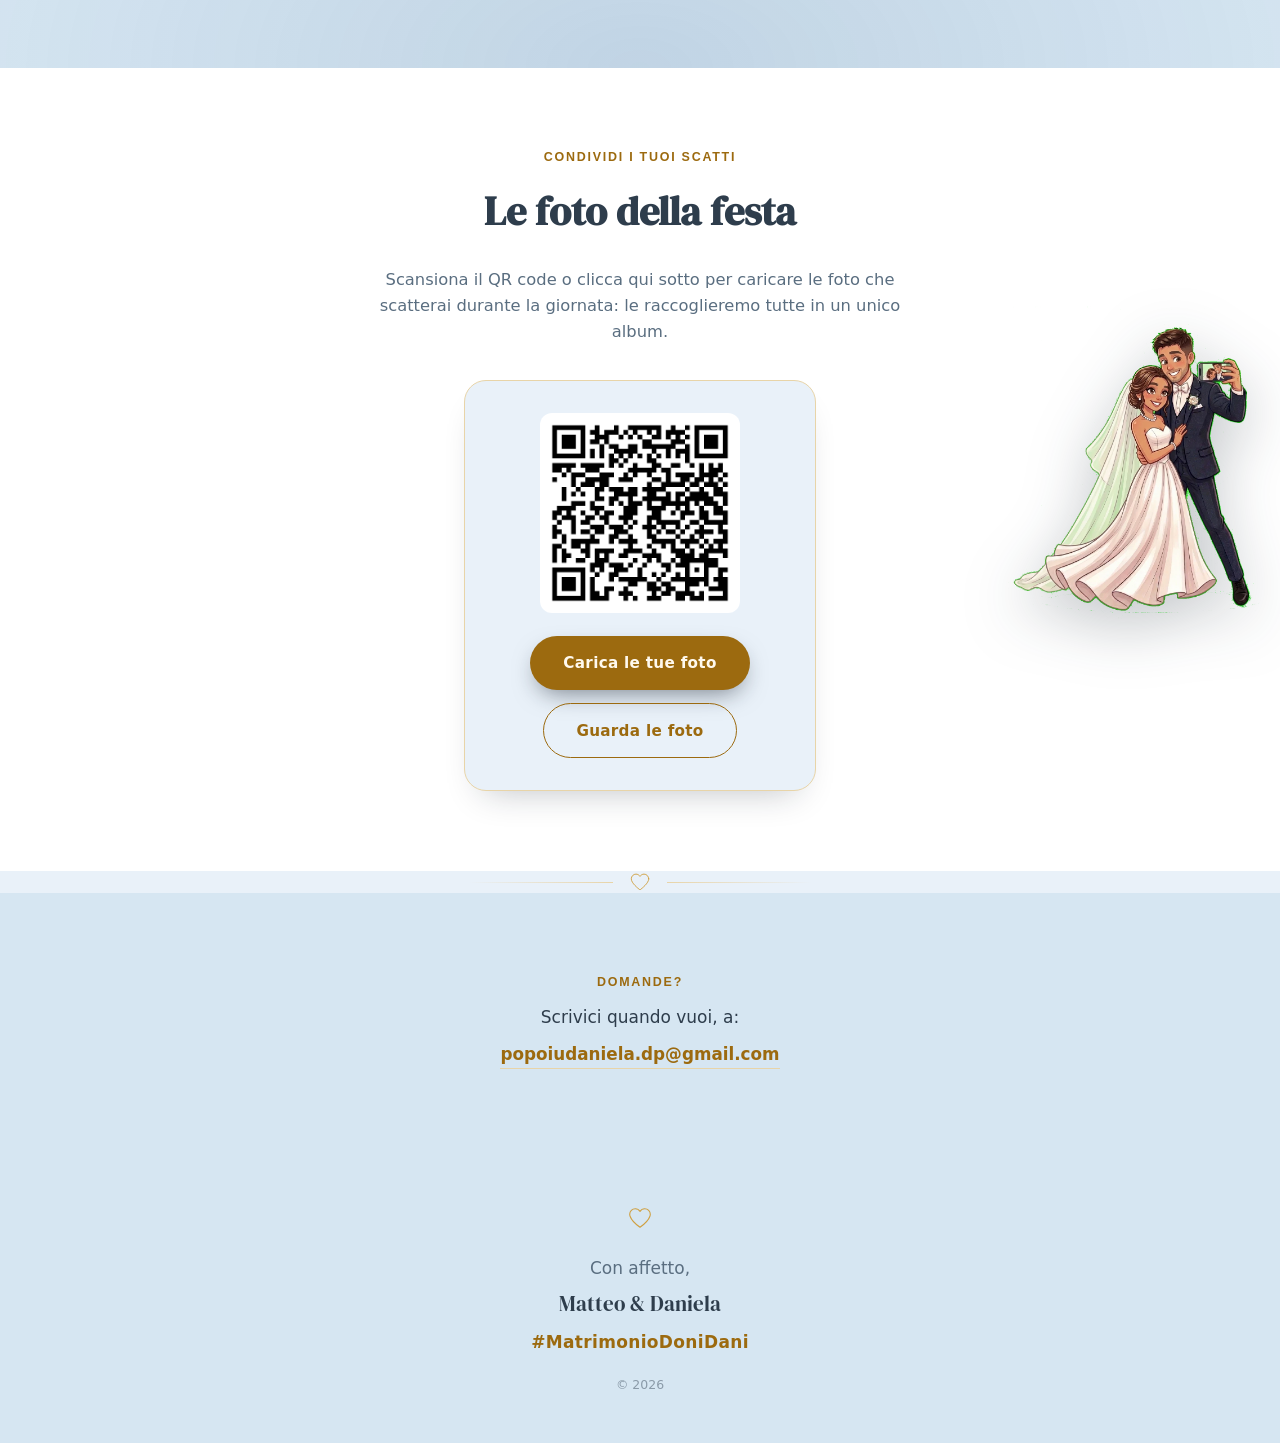
==== commit 07413240: "feat: update story text to multi-paragraph format with HTML rendering and spacing styling" ====
--- a/index.html
+++ b/index.html
@@ -125,7 +125,7 @@
       <div class="section-inner">
         <p class="eyebrow" data-i18n="storyEyebrow"></p>
         <h2 data-i18n="storyTitle"></h2>
-        <p class="story__text" data-i18n="storyText"></p>
+        <div class="story__text" data-i18n="storyText"></div>
 
       </div>
 
--- a/style.css
+++ b/style.css
@@ -800,6 +800,10 @@
   margin: 0 auto;
 }
 
+.story__text p + p {
+  margin-top: 1em;
+}
+
 /* =========================================================================
    STORY PHOTO FAN
    All photos visible at once, drifting gently with the cursor on desktop;
@@ -815,40 +819,38 @@
 .story-fan__track {
   position: relative;
   display: flex;
-  align-items: center;
-  gap: 1rem;
+  align-items: flex-start;
   max-width: 76rem;
   margin: 0 auto;
   padding: 3.2rem 1.5rem 2.6rem;
   overflow-x: auto;
   overflow-y: hidden;
-  scroll-snap-type: x proximity;
-  scroll-padding-inline: 1.5rem;
+  cursor: grab;
+  scrollbar-width: none;
+  -ms-overflow-style: none;
   -webkit-overflow-scrolling: touch;
-  scrollbar-width: thin;
-  scrollbar-color: var(--ink-faint) transparent;
+}
+
+.story-fan__track.is-dragging {
+  cursor: grabbing;
+  scroll-snap-type: none;
 }
 
 .story-fan__track::-webkit-scrollbar {
-  height: 6px;
-}
-
-.story-fan__track::-webkit-scrollbar-thumb {
-  background: var(--ink-faint);
-  border-radius: 999px;
-}
-
-.story-fan__track::-webkit-scrollbar-track {
-  background: transparent;
+  display: none;
 }
 
 .story-fan__card {
   position: relative;
   flex: 0 0 auto;
+  margin-left: -1.1rem;
   opacity: 0;
   transform: translateY(28px);
   transition: opacity 0.7s cubic-bezier(0.22, 0.8, 0.32, 1), transform 0.7s cubic-bezier(0.22, 0.8, 0.32, 1);
-  scroll-snap-align: start;
+}
+
+.story-fan__card:first-child {
+  margin-left: 0;
 }
 
 .story-fan.is-visible .story-fan__card {
@@ -884,6 +886,8 @@
   height: 100%;
   object-fit: cover;
   display: block;
+  -webkit-user-drag: none;
+  user-select: none;
 }
 
 /* Sizes and tilt cycle every 11 cards, so the fan keeps its varied look
@@ -891,66 +895,88 @@
 .story-fan__card:nth-child(11n+1) {
   width: 118px;
   height: 158px;
+  top: 46px;
+  z-index: 2;
   transition-delay: 0ms;
 }
 
 .story-fan__card:nth-child(11n+2) {
   width: 142px;
   height: 190px;
+  top: 16px;
+  z-index: 4;
   transition-delay: 60ms;
 }
 
 .story-fan__card:nth-child(11n+3) {
   width: 108px;
   height: 146px;
+  top: 62px;
+  z-index: 1;
   transition-delay: 120ms;
 }
 
 .story-fan__card:nth-child(11n+4) {
   width: 158px;
   height: 212px;
+  top: -6px;
+  z-index: 5;
   transition-delay: 180ms;
 }
 
 .story-fan__card:nth-child(11n+5) {
   width: 126px;
   height: 170px;
+  top: 48px;
+  z-index: 2;
   transition-delay: 240ms;
 }
 
 .story-fan__card:nth-child(11n+6) {
   width: 182px;
   height: 244px;
+  top: -16px;
+  z-index: 6;
   transition-delay: 300ms;
 }
 
 .story-fan__card:nth-child(11n+7) {
   width: 130px;
   height: 176px;
+  top: 42px;
+  z-index: 3;
   transition-delay: 360ms;
 }
 
 .story-fan__card:nth-child(11n+8) {
   width: 154px;
   height: 208px;
+  top: 4px;
+  z-index: 5;
   transition-delay: 420ms;
 }
 
 .story-fan__card:nth-child(11n+9) {
   width: 108px;
   height: 146px;
+  top: 58px;
+  z-index: 1;
   transition-delay: 480ms;
 }
 
 .story-fan__card:nth-child(11n+10) {
   width: 132px;
   height: 178px;
+  top: 20px;
+  z-index: 4;
   transition-delay: 540ms;
 }
 
 .story-fan__card:nth-child(11n+11) {
   width: 96px;
   height: 130px;
+  top: 62px;
+  z-index: 1;
   transition-delay: 600ms;
 }
 
@@ -1020,6 +1046,7 @@
     align-items: flex-start;
     gap: 0.9rem;
     max-width: none;
+    cursor: auto;
     scroll-snap-type: x mandatory;
     scroll-padding-inline: 1.3rem;
     padding: 0.4rem 1.3rem 1.4rem;
@@ -1029,6 +1056,9 @@
     width: min(64vw, 240px);
     height: auto;
     aspect-ratio: 3 / 4;
+    top: 0;
+    margin-left: 0;
+    scroll-snap-align: start;
   }
 
   .story-fan__track .story-fan__parallax,
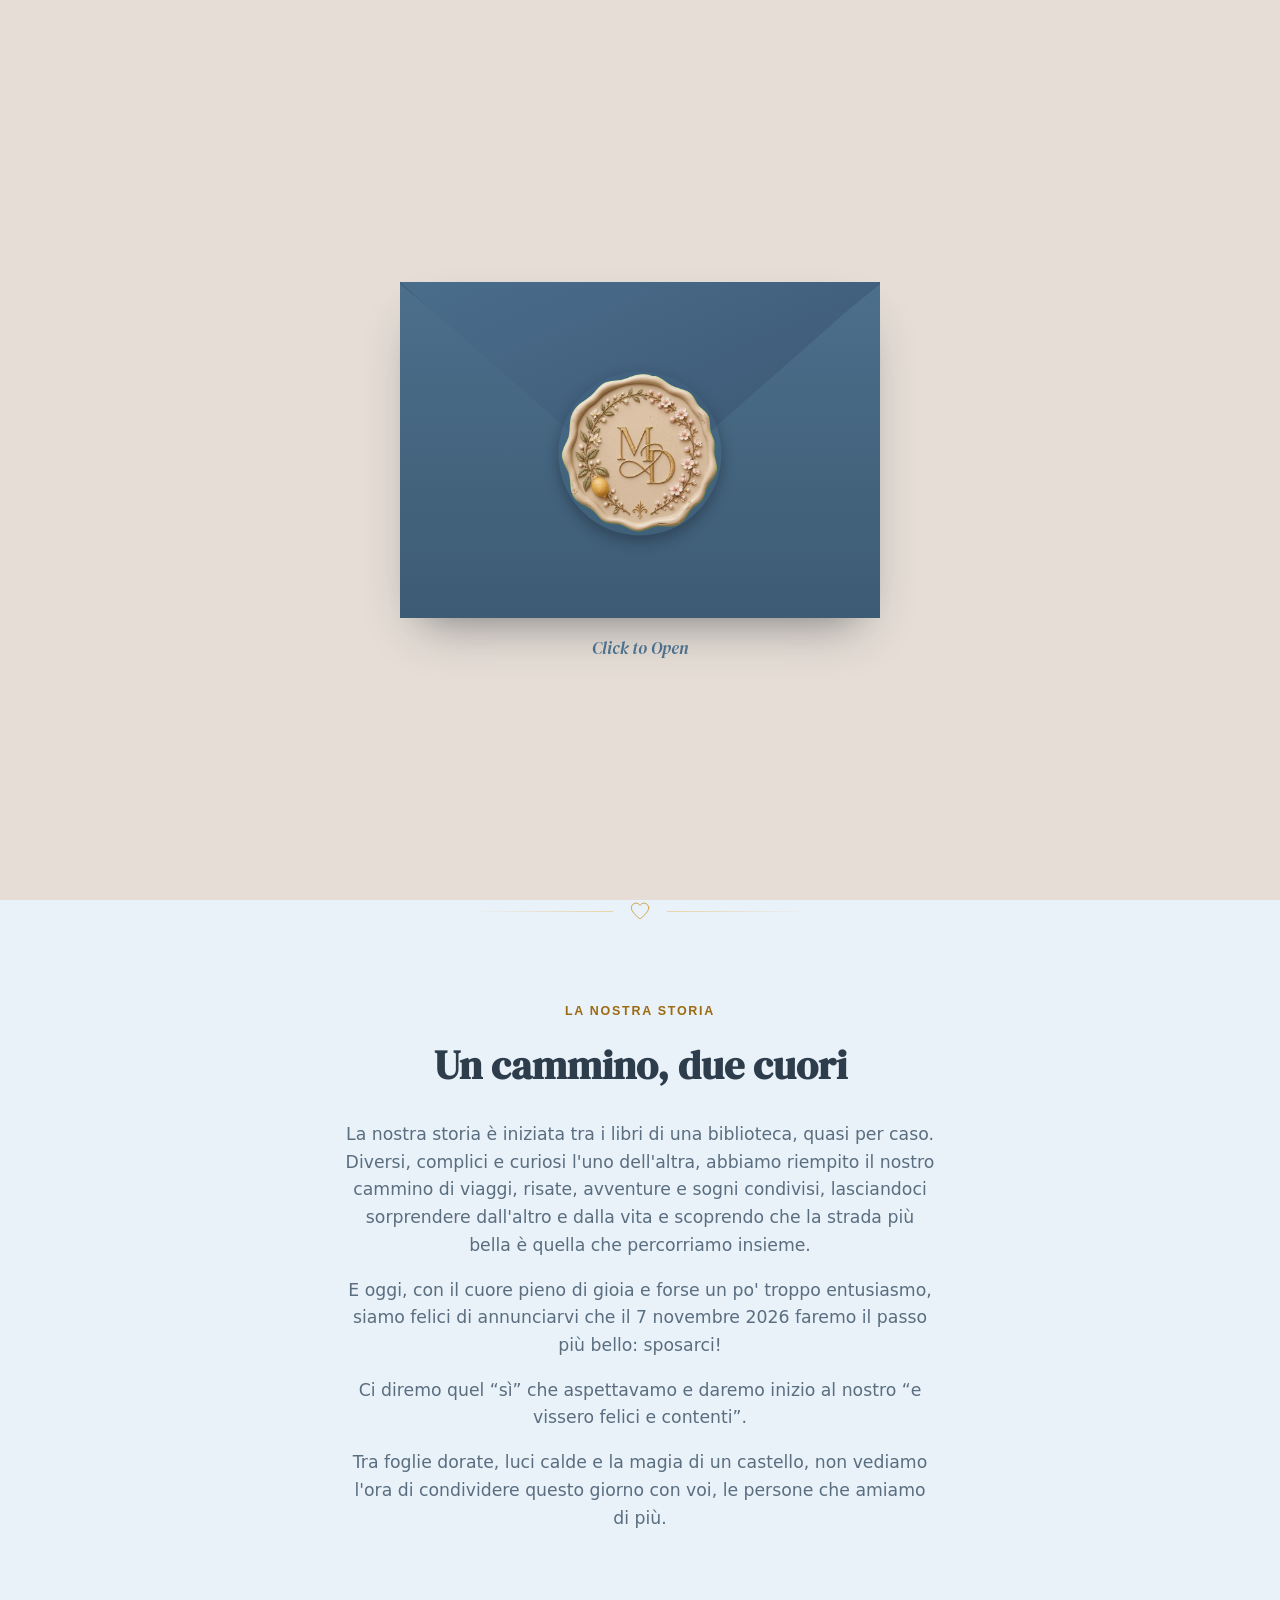
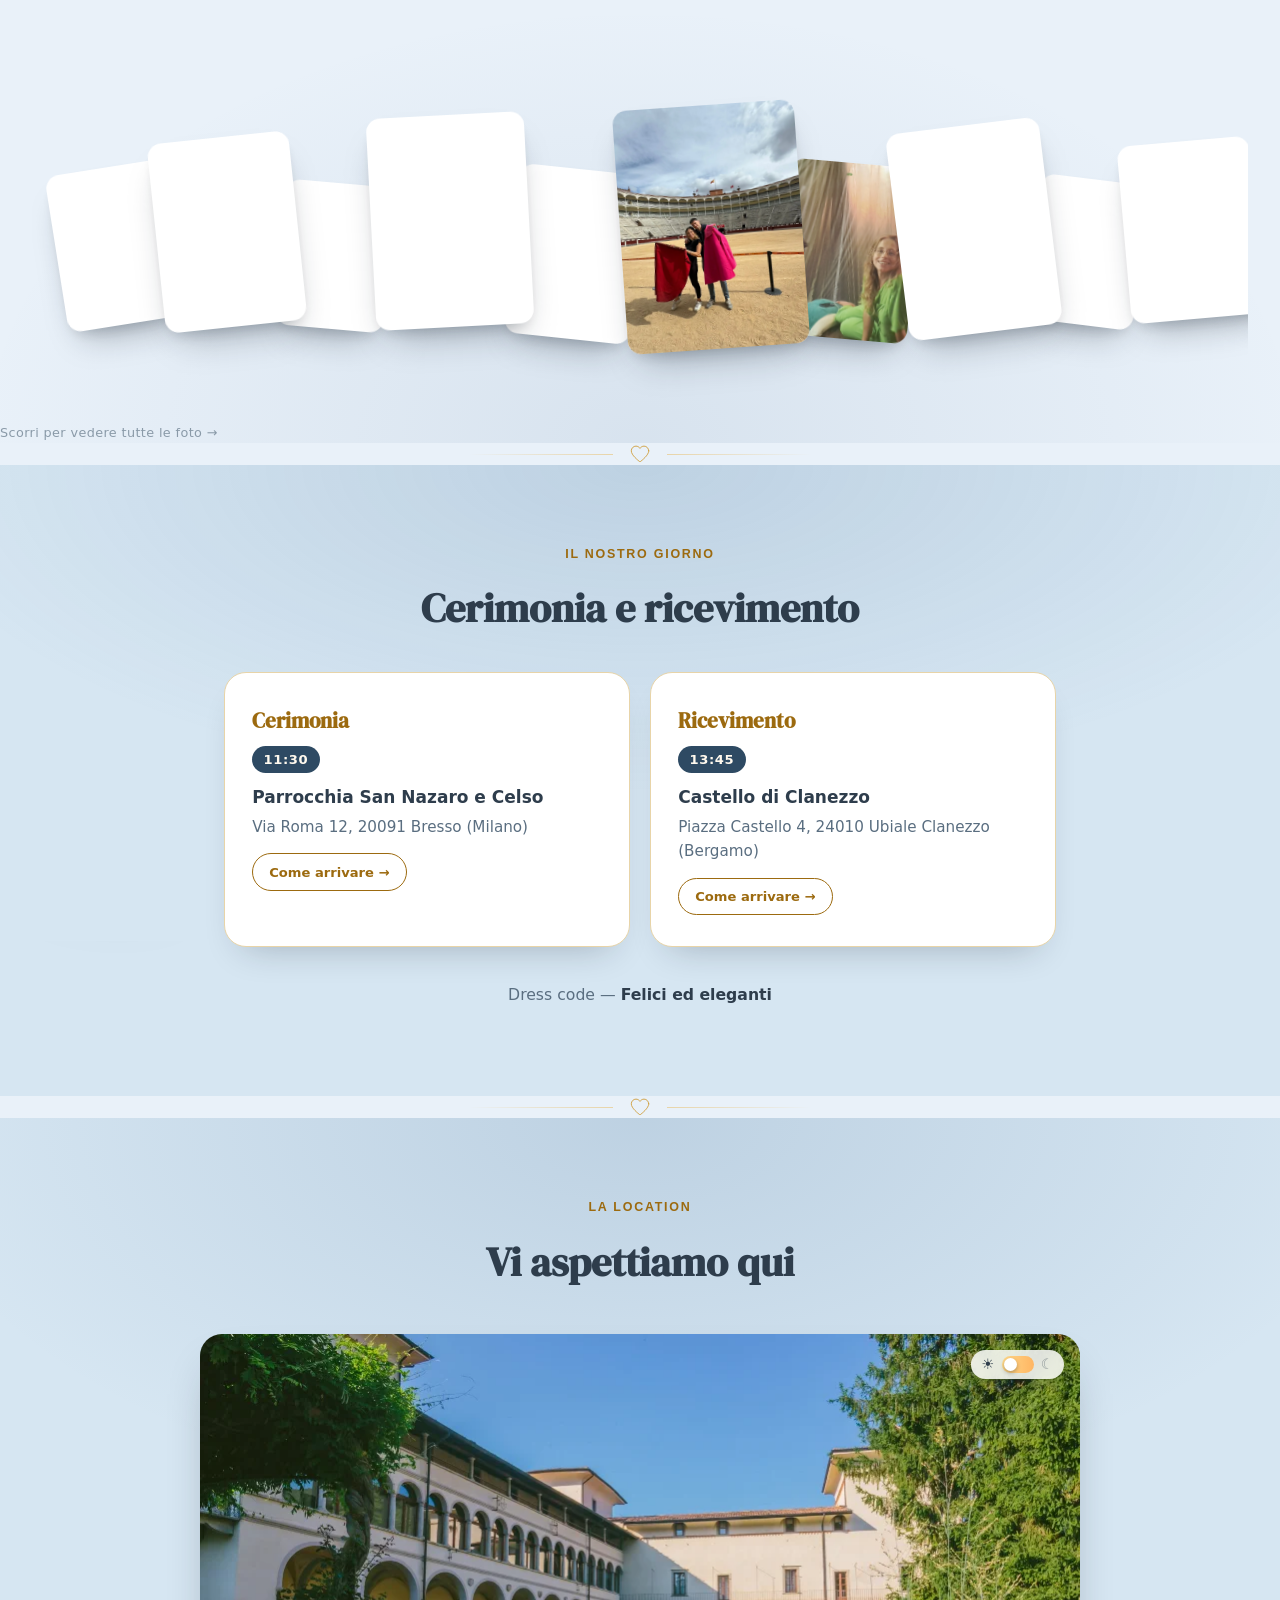
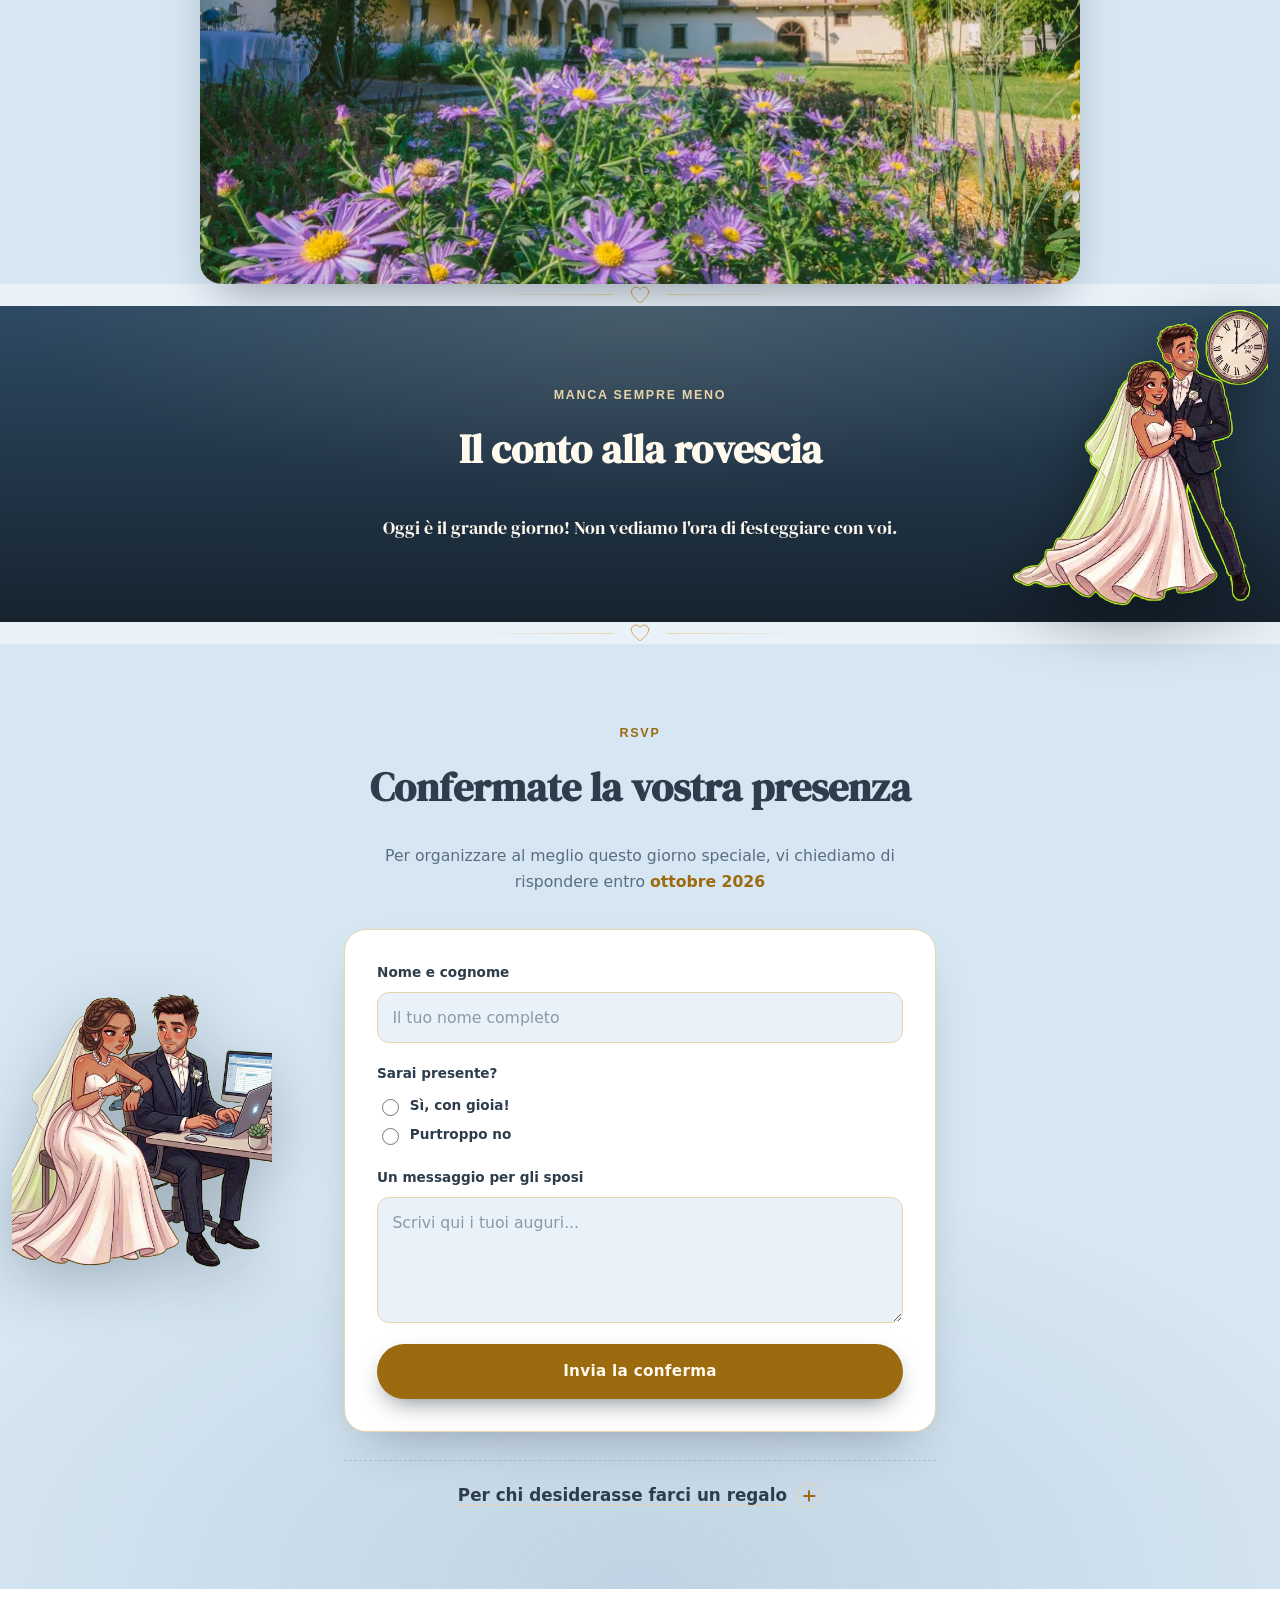
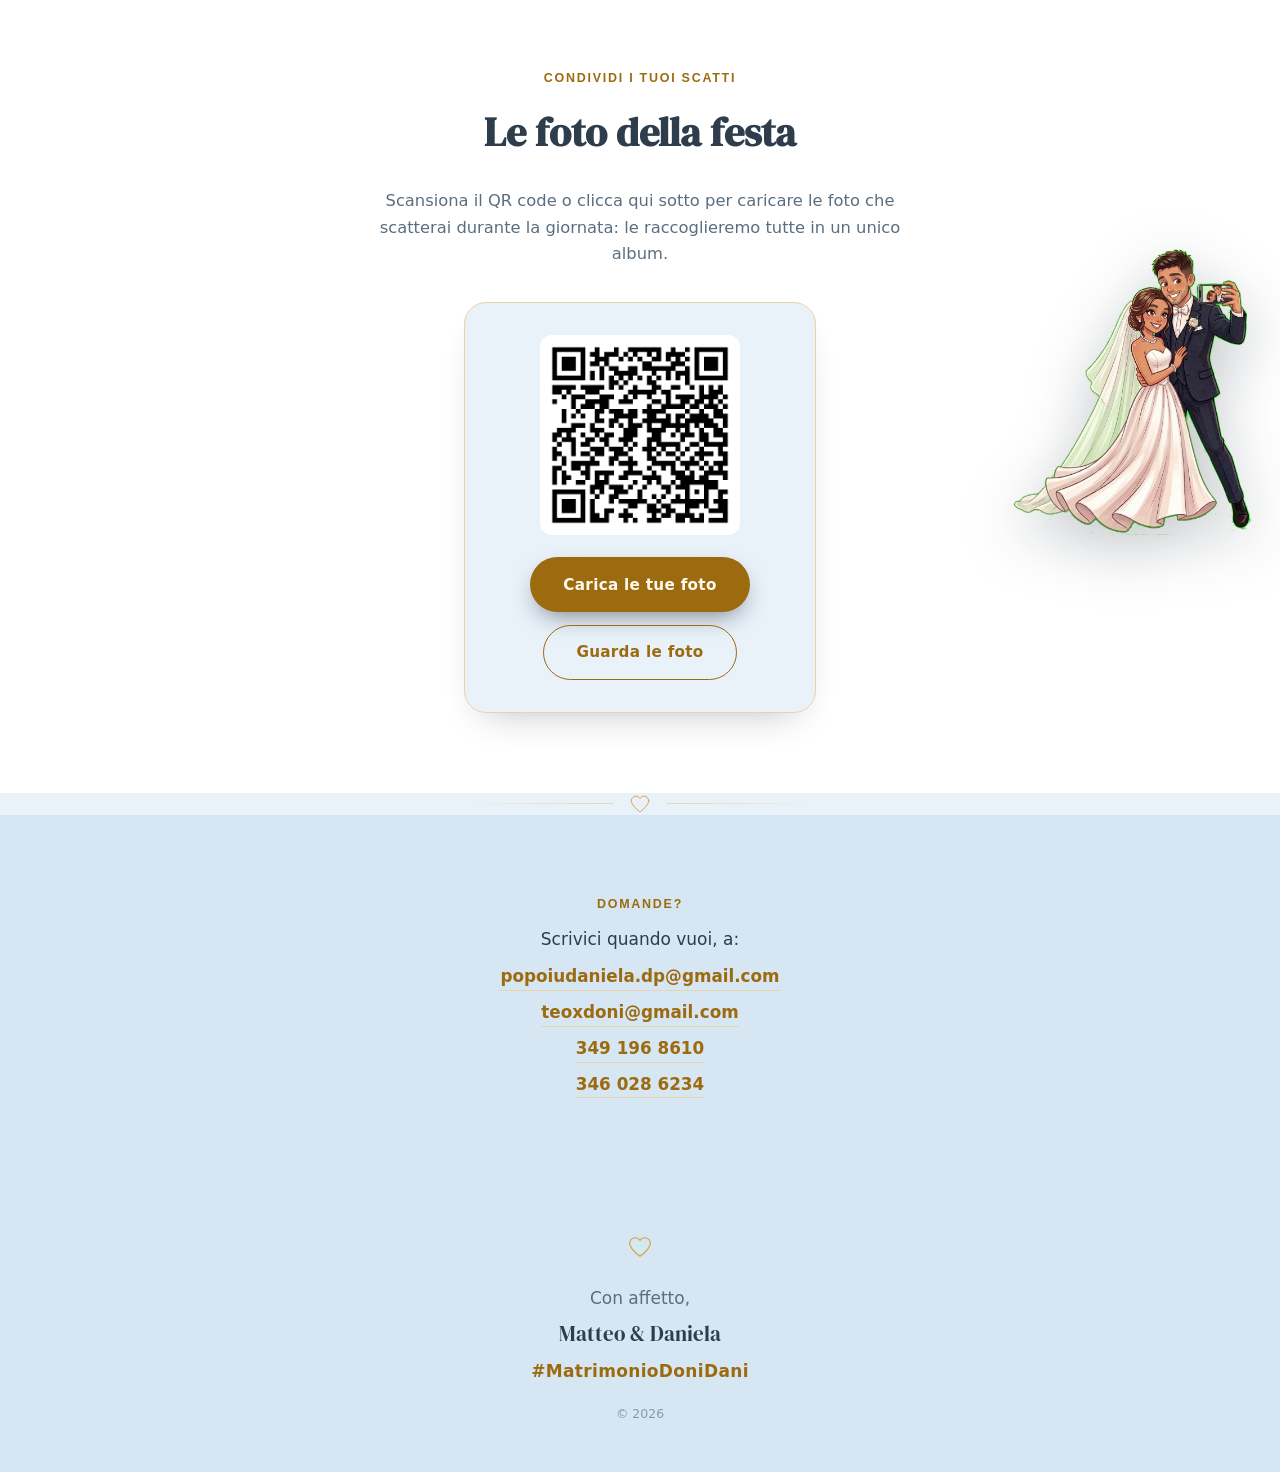
==== commit 53740715: "feat: add song request field to RSVP form and expand contact section with additional emails and phon" ====
--- a/index.html
+++ b/index.html
@@ -397,6 +397,11 @@
               <label for="dietary" data-i18n="labelDietary"></label>
               <input type="text" id="dietary" name="dietary" data-i18n-ph="placeholderDietary" />
             </div>
+
+            <div class="field">
+              <label for="song" data-i18n="labelSong"></label>
+              <input type="text" id="song" name="song" data-i18n-ph="placeholderSong" />
+            </div>
           </div>
 
           <div class="field">
@@ -472,7 +477,12 @@
       <div class="section-inner">
         <p class="eyebrow" data-i18n="contactEyebrow"></p>
         <p data-i18n="contactText"></p>
-        <a id="contactEmailLink" class="contact__email" href="#"></a>
+        <div class="contact__links">
+          <a id="contactEmailLink" class="contact__email" href="#"></a>
+          <a id="contactEmailLink2" class="contact__email" href="#"></a>
+          <a id="contactPhoneLink1" class="contact__email" href="#"></a>
+          <a id="contactPhoneLink2" class="contact__email" href="#"></a>
+        </div>
       </div>
     </section>
 
--- a/style.css
+++ b/style.css
@@ -1805,9 +1805,16 @@
   background: var(--ground-deep);
 }
 
+.contact__links {
+  display: flex;
+  flex-direction: column;
+  align-items: center;
+  gap: 0.5rem;
+  margin-top: 0.6rem;
+}
+
 .contact__email {
   display: inline-block;
-  margin-top: 0.6rem;
   font-weight: 700;
   font-size: 1.05rem;
   color: var(--accent);
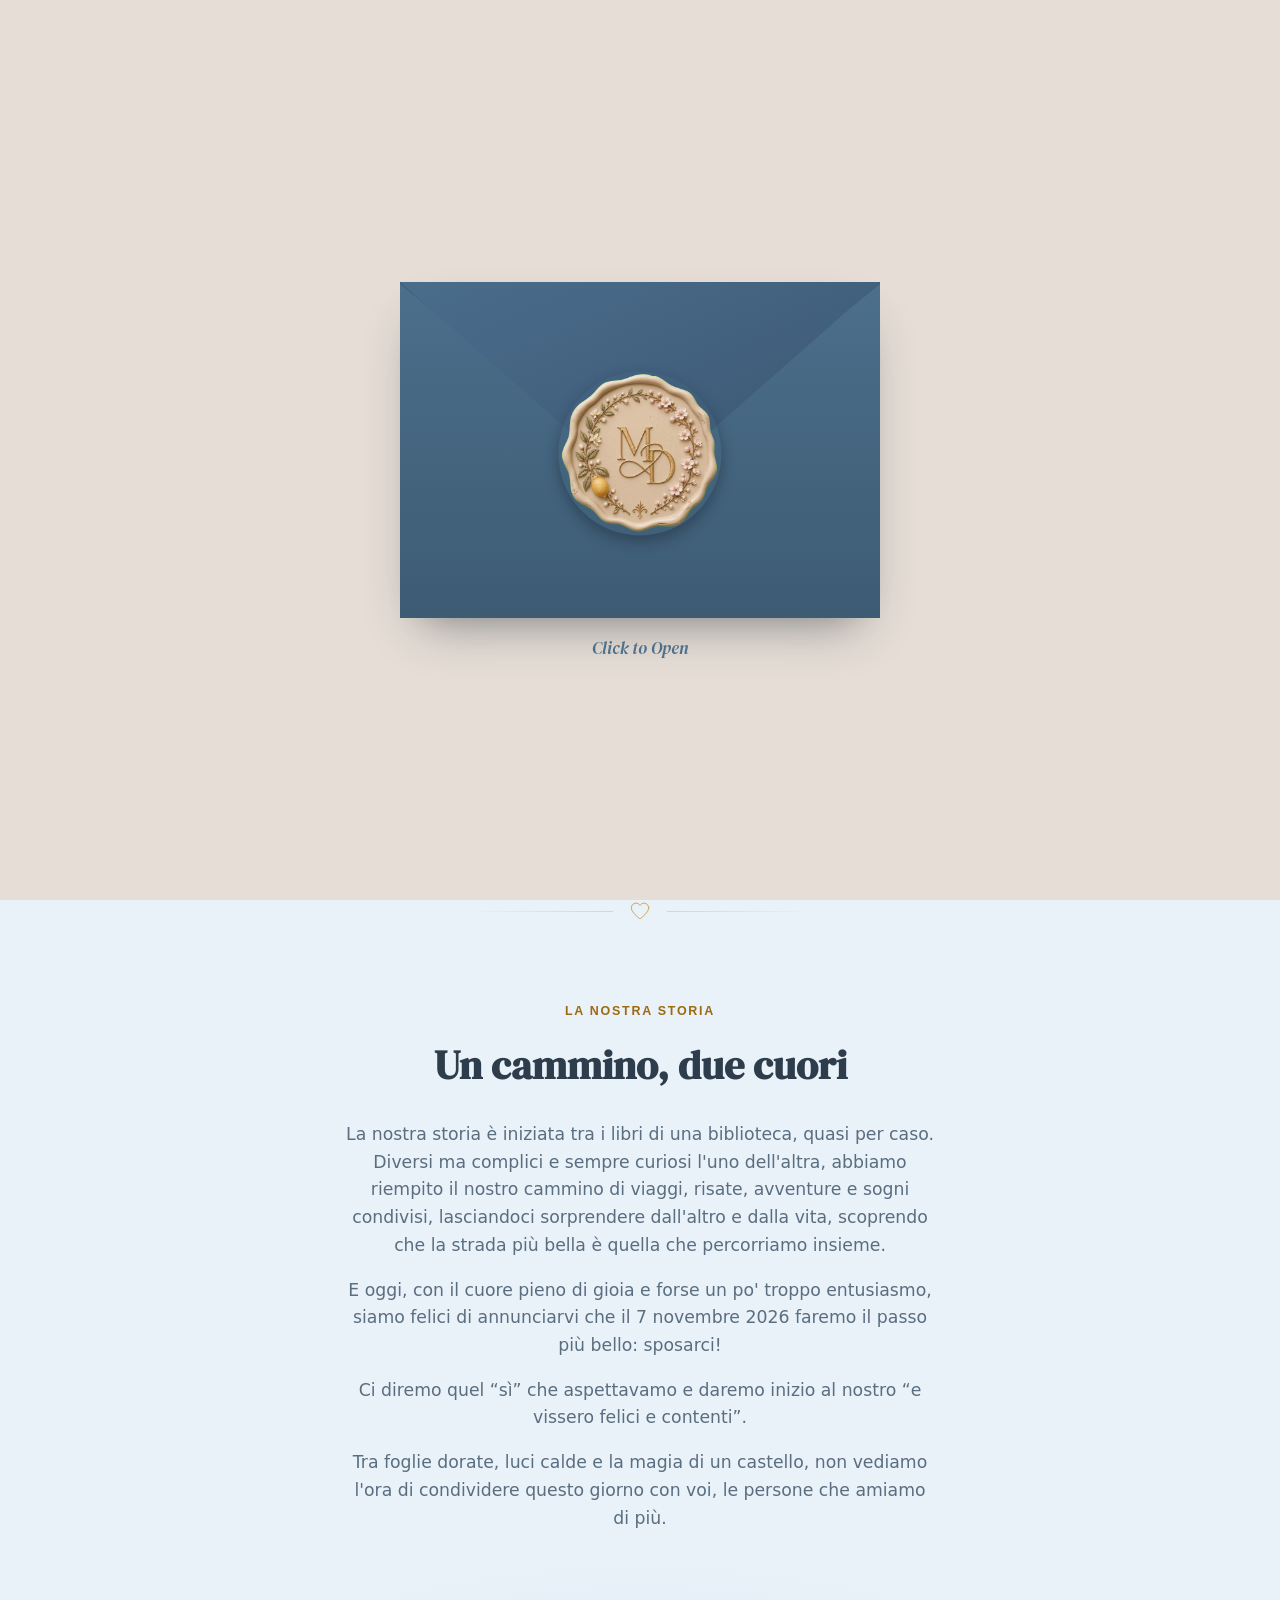
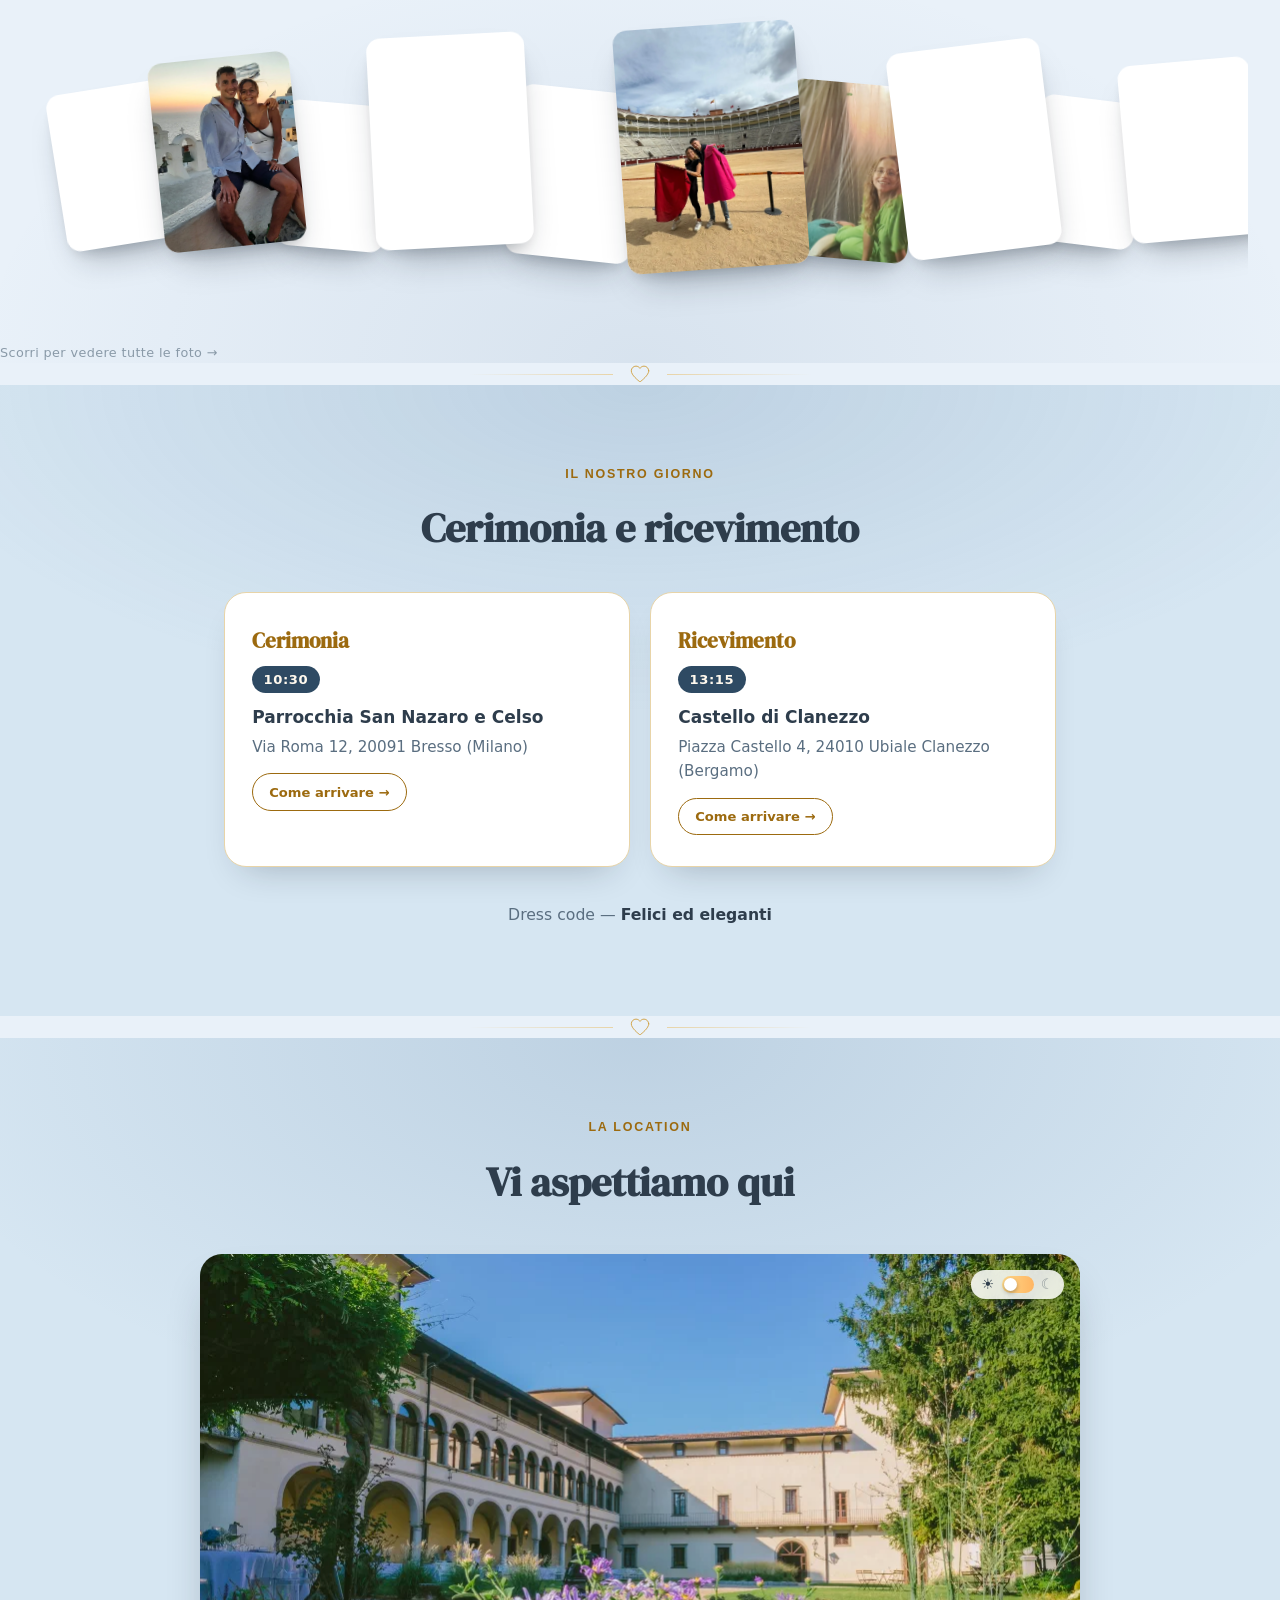
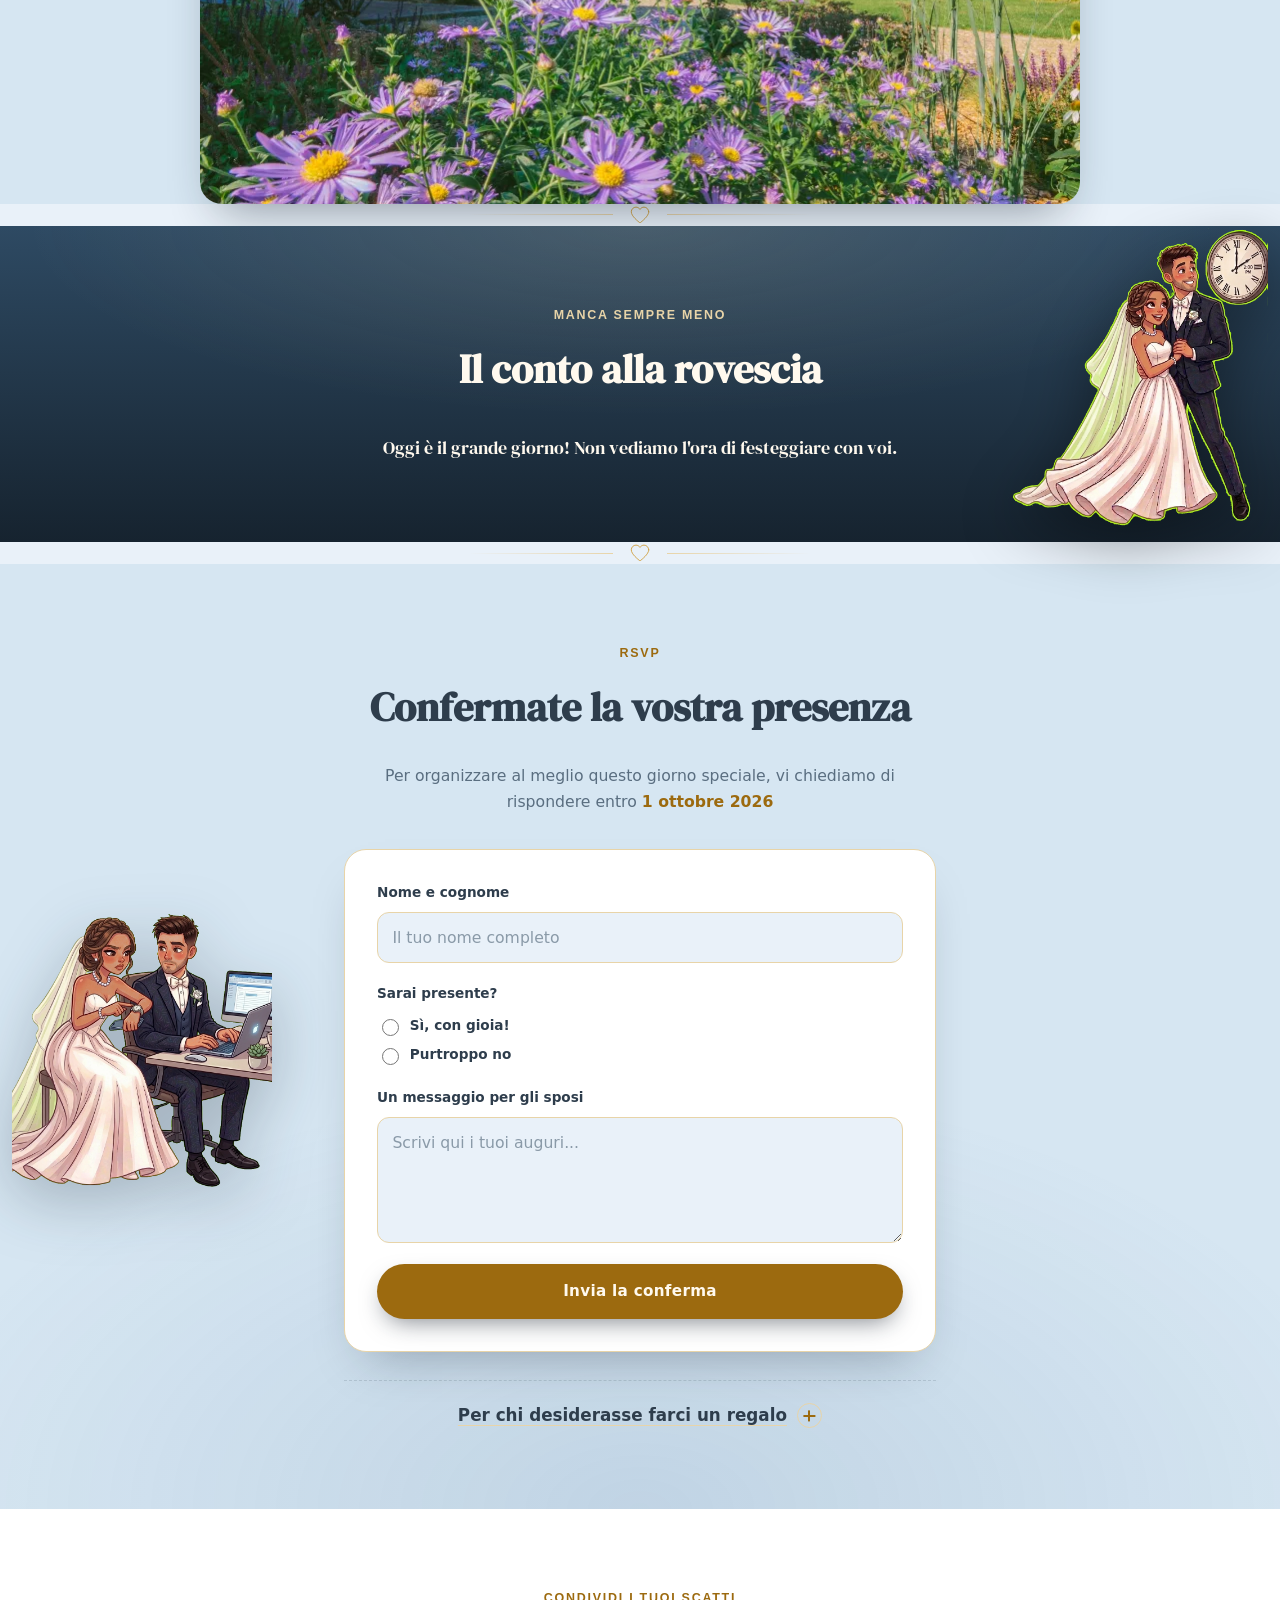
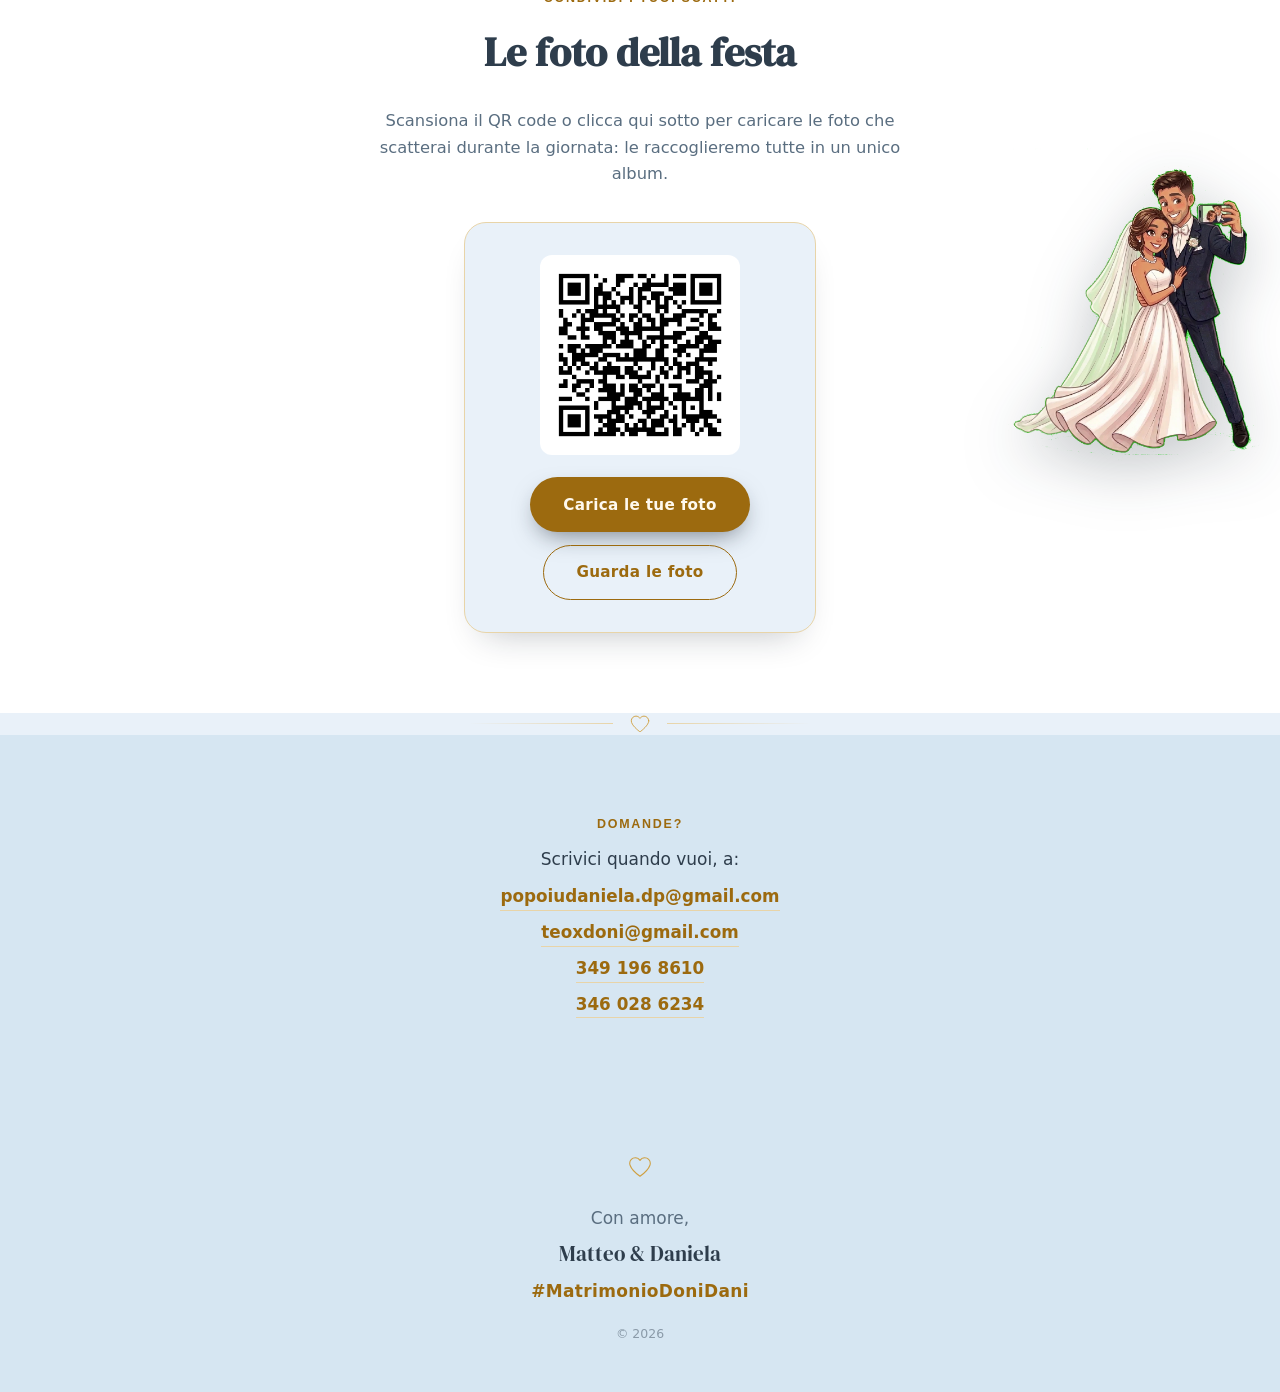
==== commit dbadbf66: "Add qr-code" ====
--- a/index.html
+++ b/index.html
@@ -461,8 +461,7 @@
           <img class="photos__qr" src="assets/qr/foto-matrimonio-qr.png" width="200" height="200"
             data-i18n-alt="photosQrAlt" alt="" />
           <div class="photos__actions">
-            <a class="btn btn--primary" id="photosLink" href="#" target="_blank" rel="noopener"
-              data-i18n="photosUploadCta"></a>
+            <a class="btn btn--primary" id="photosLink" href="upload.html" data-i18n="photosUploadCta"></a>
             <a class="btn btn--secondary" id="photosGalleryLink" href="gallery.html" data-i18n="photosViewCta"></a>
           </div>
         </div>
--- a/style.css
+++ b/style.css
@@ -793,6 +793,10 @@
   background: radial-gradient(ellipse 80% 60% at 50% 100%, rgb(62 102 144 / 0.1), transparent 65%);
 }
 
+.story .section-inner {
+  padding-bottom: 2rem;
+}
+
 .story__text {
   font-size: 1.08rem;
   color: var(--ink-soft);
@@ -812,7 +816,7 @@
 .story-fan {
   position: relative;
   width: 100vw;
-  margin: 3.6rem calc(50% - 50vw) 0;
+  margin: 1.6rem calc(50% - 50vw) 0;
   padding: 0 1.5rem;
 }
 
@@ -1038,7 +1042,7 @@
 
 @media (max-width: 900px) {
   .story-fan {
-    margin-top: 2.6rem;
+    margin-top: 1.2rem;
     padding: 0;
   }
 
@@ -1798,6 +1802,18 @@
   gap: 0.8rem;
 }
 
+.photos__card--disabled .photos__qr {
+  opacity: 0.4;
+  filter: grayscale(60%);
+}
+
+.photos__card--disabled .photos__actions .btn {
+  pointer-events: none;
+  opacity: 0.5;
+  cursor: not-allowed;
+  box-shadow: none;
+}
+
 /* =========================================================================
    CONTACT
    ========================================================================= */
@@ -1887,6 +1903,7 @@
 
 .gallery-toolbar {
   display: flex;
+  flex-wrap: wrap;
   align-items: center;
   justify-content: center;
   gap: 1rem;
@@ -2096,4 +2113,103 @@
   .section-inner {
     padding-top: 1.5rem;
   }
-}+
+  /* La sezione .contact non ha un divider prima del footer: il suo
+     padding-bottom si somma al padding-top del footer, creando un
+     vuoto eccessivo prima del cuoricino e dei saluti finali. */
+  .contact .section-inner {
+    padding-bottom: 0.2rem;
+  }
+
+  .site-footer {
+    padding-top: 0.2rem;
+  }
+}
+/* =========================================================================
+   UPLOAD PAGE
+   ========================================================================= */
+.upload-main {
+  max-width: 26rem;
+  margin: 0 auto;
+  padding: 0 1rem 5rem;
+}
+
+.upload-card {
+  display: flex;
+  flex-direction: column;
+  gap: 1.2rem;
+  padding: 1.8rem 1.5rem;
+  background: var(--ground-raised);
+  border: 1px solid var(--gold-line);
+  border-radius: var(--card-radius);
+  box-shadow: 0 18px 36px -20px rgb(var(--shadow) / 0.3);
+}
+
+.upload-field {
+  display: flex;
+  flex-direction: column;
+  gap: 0.4rem;
+  font-size: 0.88rem;
+  color: var(--ink-soft);
+}
+
+.upload-field input {
+  font: inherit;
+  font-size: 1rem;
+  color: var(--ink);
+  background: var(--ground);
+  border: 1px solid var(--line);
+  border-radius: 12px;
+  padding: 0.75rem 0.9rem;
+}
+
+.upload-field input:focus {
+  outline: 2px solid var(--accent);
+  outline-offset: 1px;
+}
+
+.upload-progress p {
+  margin: 0.5rem 0 0;
+  font-size: 0.88rem;
+  color: var(--ink-soft);
+  text-align: center;
+}
+
+.upload-progress__bar {
+  height: 8px;
+  border-radius: var(--pill-radius);
+  background: var(--ground-deep);
+  overflow: hidden;
+}
+
+.upload-progress__bar span {
+  display: block;
+  width: 0;
+  height: 100%;
+  background: var(--accent);
+  transition: width 0.3s ease;
+}
+
+.upload-status {
+  margin: 0;
+  padding: 0.8rem 1rem;
+  border-radius: 12px;
+  font-size: 0.92rem;
+  text-align: center;
+  background: var(--ground);
+  color: var(--ink);
+}
+
+.upload-status--success {
+  border: 1px solid var(--gold-line);
+}
+
+.upload-status--error {
+  border: 1px solid var(--wine);
+}
+
+.upload-links {
+  display: flex;
+  justify-content: center;
+  margin-top: 1.6rem;
+}
